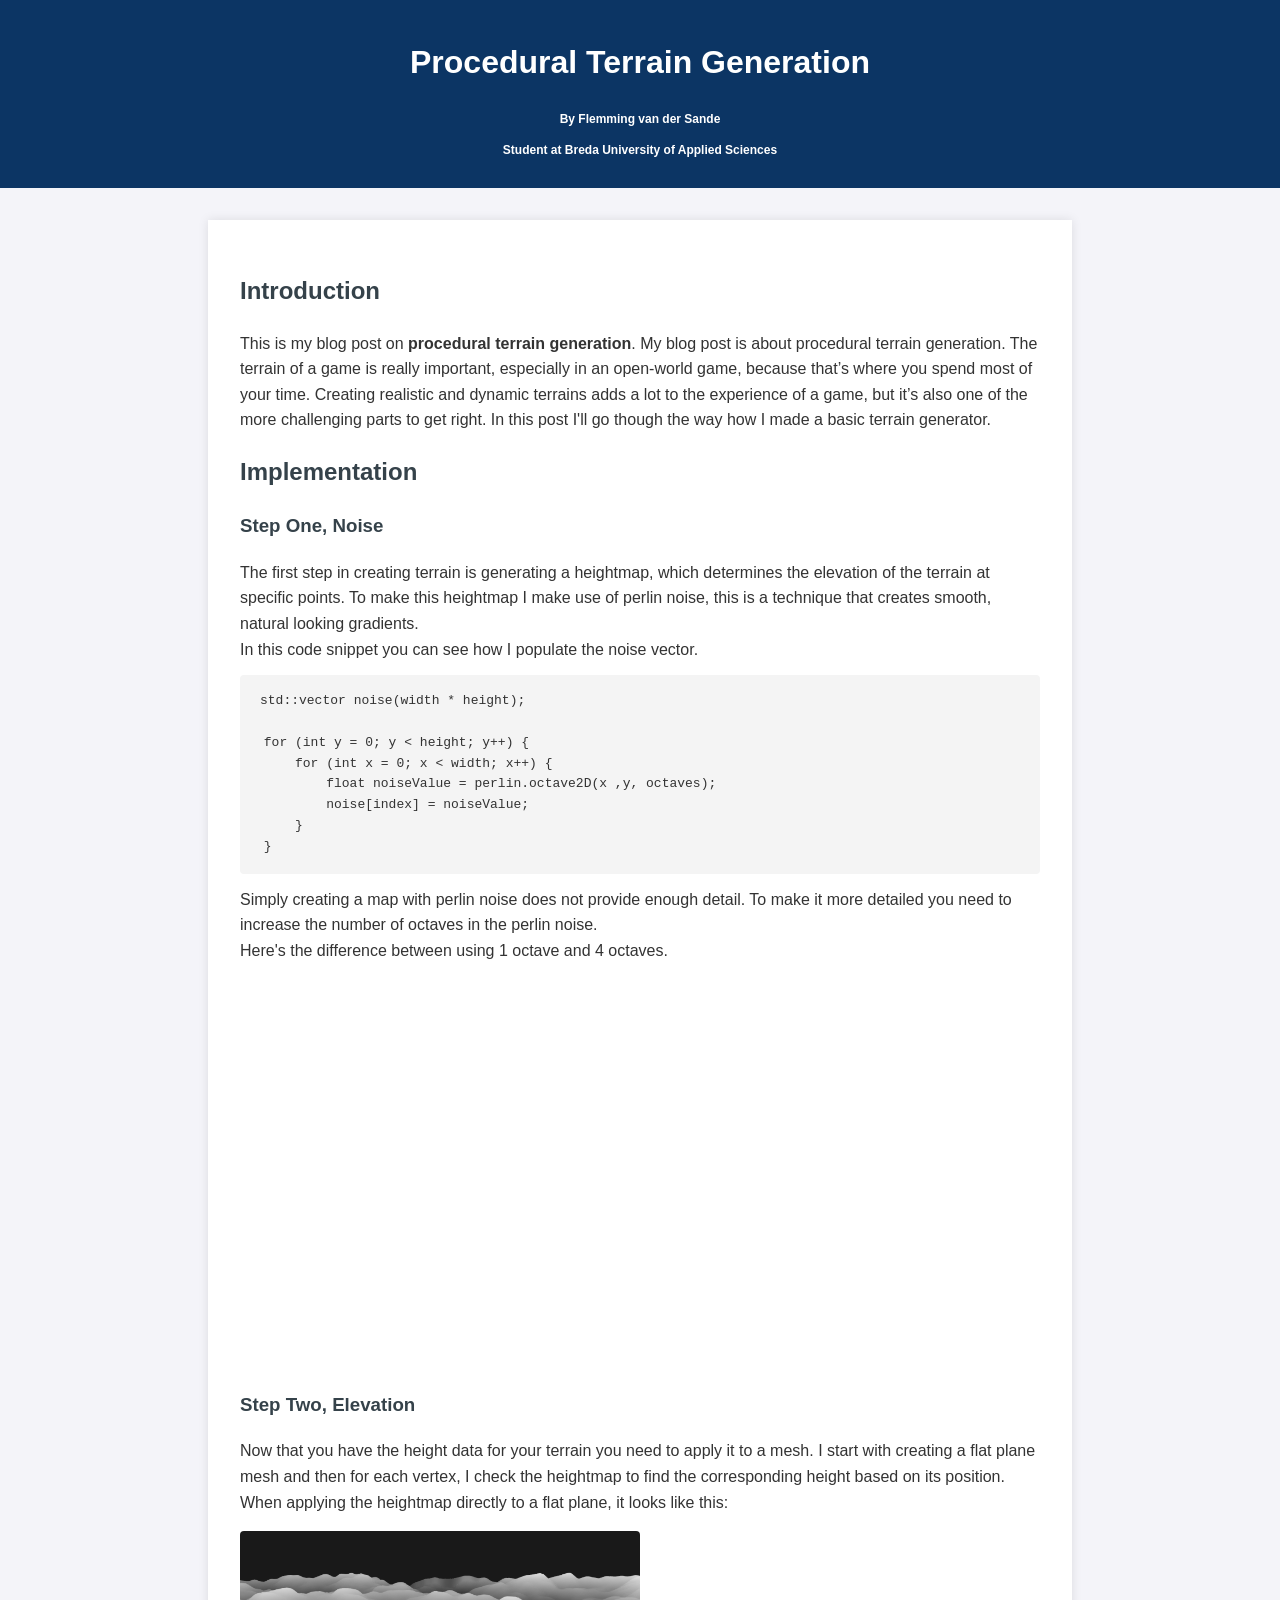
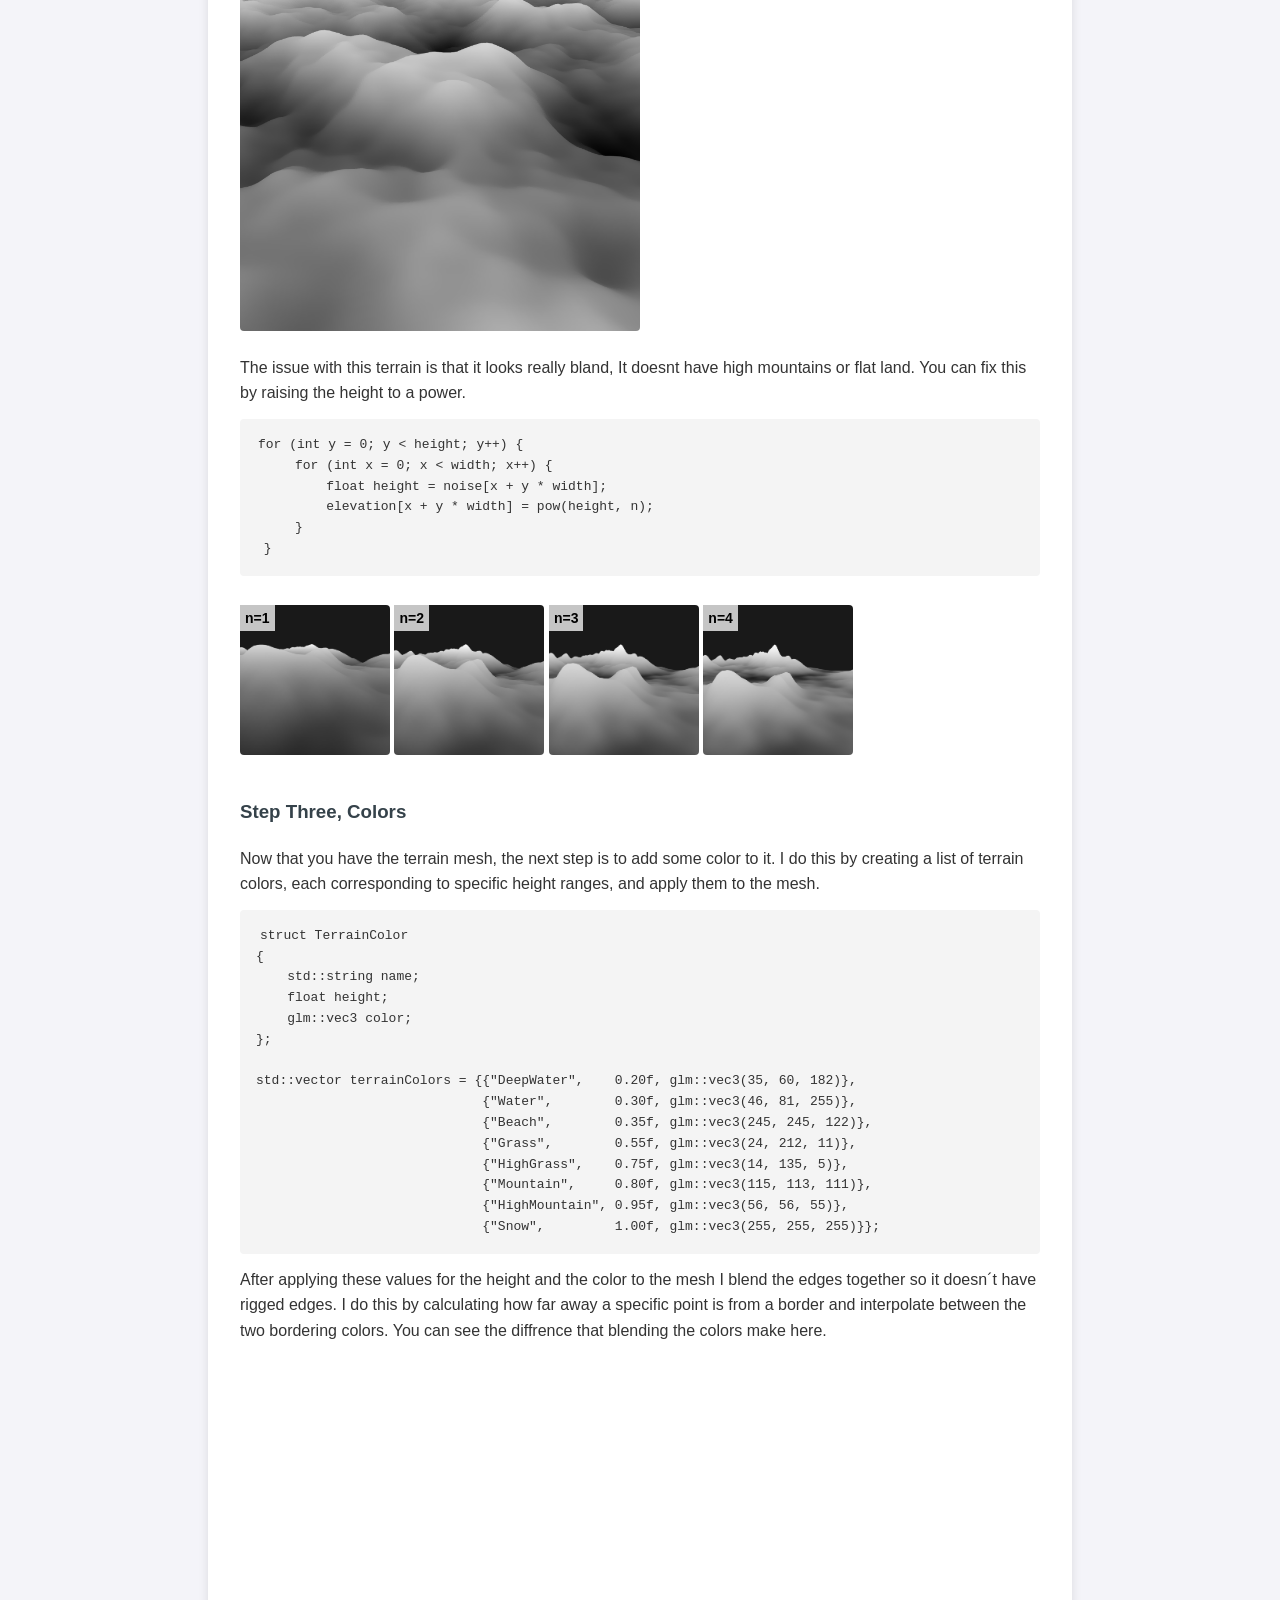
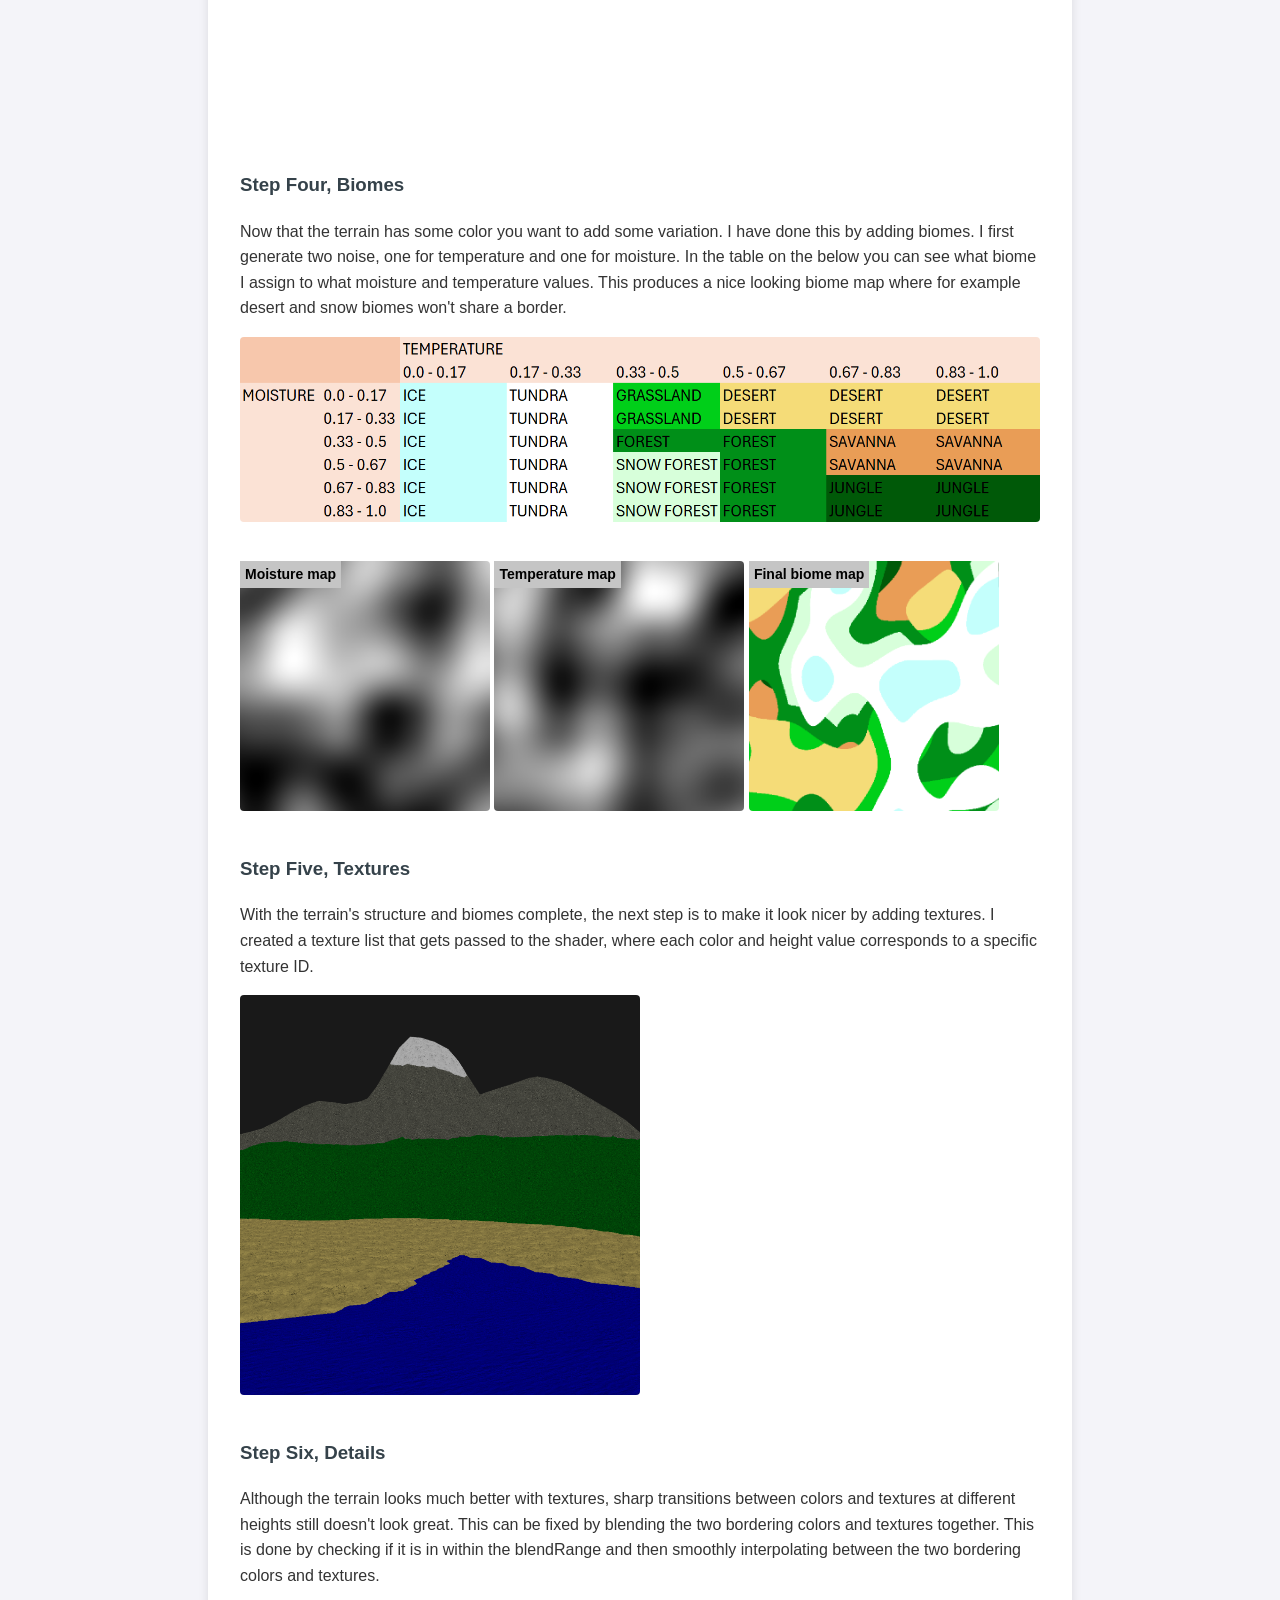
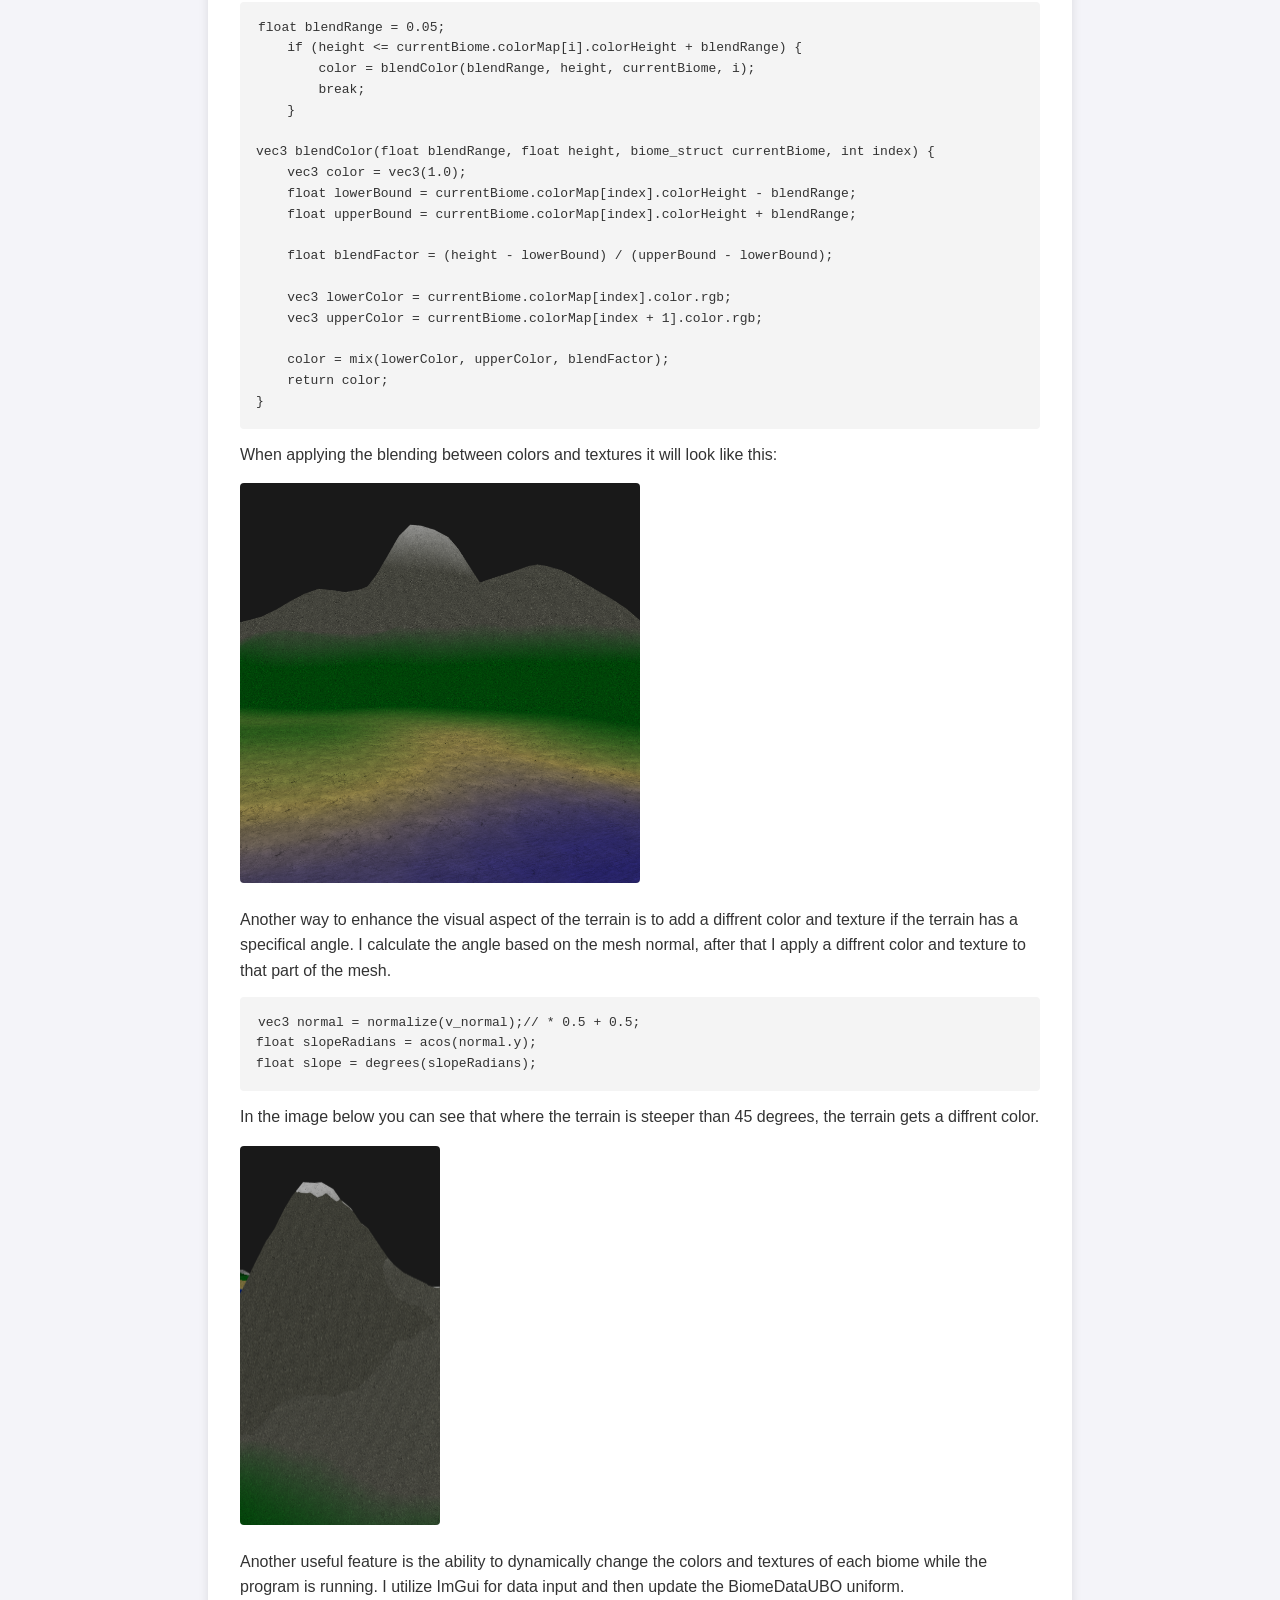
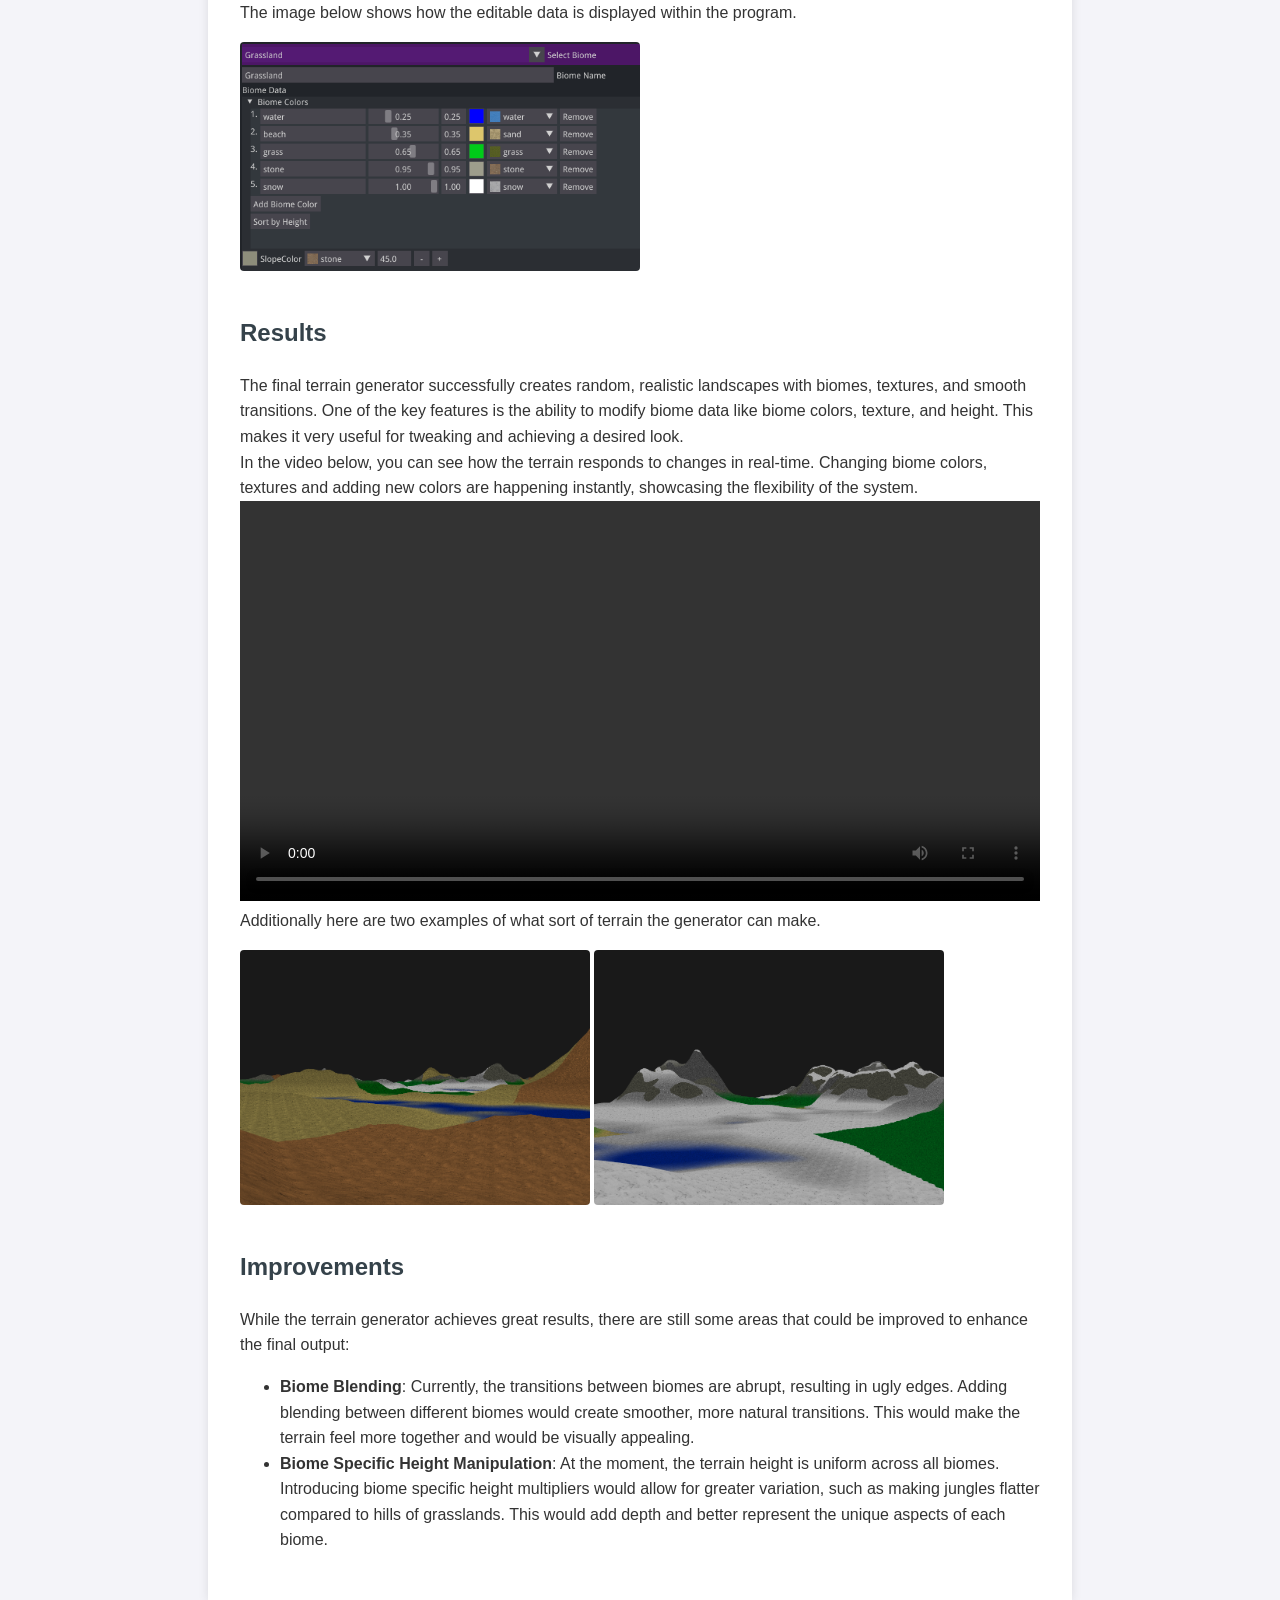
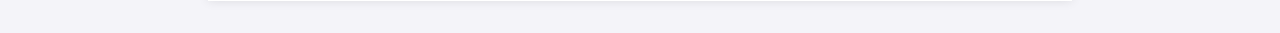
==== index.html @ 34bf67d9 "Added buas link" ====
<!DOCTYPE html>
<html lang="en">
<head>
    <meta charset="UTF-8">
    <meta name="viewport" content="width=device-width, initial-scale=1.0">
    <title>Procedural Terrain Generation</title>
    <style>
        body {
            font-family: Arial, sans-serif;
            line-height: 1.6;
            margin: 0;
            padding: 0;
            background-color: #f4f4f9;
            color: #333;
        }
        header {
            background: #0c3564;
            color: #ffffff;
            padding: 1rem 0;
            text-align: center;
        }
        header h1 {
            color: #ffffff;
        }
        header h3 {
            font-size: 12px;
            color: #ffffff;
        }
        .container {
            max-width: 800px;
            margin: 2rem auto;
            background: #fff;
            padding: 2rem;
            box-shadow: 0 0 10px rgba(0, 0, 0, 0.1);
        }
        .image-container {
            position: relative;
            display: inline-block;
            margin: 0px;
        }

        .image-text {
            position: absolute;
            top: 16px; 
            left: 0px;
            background-color: rgb(197, 197, 197); 
            color: black; 
            padding: 2px 5px;
            font-size: 14px;
            font-weight: bold;
            border-radius: 0px;
        }
        h1, h2, h3 {
            color: #35424a;
        }
        p {
            margin: 0; 
            margin-bottom: 0rem; 
        }   
        code {
            font-family: monospace;
            color: #333;
            padding: 2px;
        }
        pre {
            background: #f4f4f4;
            padding: 1rem;
            overflow-x: auto;
            border-radius: 4px;
        }
        img {
            max-width: 100%;
            height: auto;
            border-radius: 4px;
            margin: 1rem 0;
        }
        footer {
            text-align: center;
            margin-top: 2rem;
            padding: 1rem;
            background: #35424a;
            color: #fff;
        }
        a {
            color: #ffffff;
            text-decoration: none;
        }
        a:hover {
            text-decoration: underline;
        }
    </style>
</head>

<body>
    <header>
        <h1>Procedural Terrain Generation</h1>
        <h3>By Flemming van der Sande</h3>
        <h3>Student at <a href="https://www.buas.nl" target="_blank">Breda University of Applied Sciences</a></h3>
    </header>
    <div class="container">
        <h2>Introduction</h2>
        <p>This is my blog post on <strong>procedural terrain generation</strong>. My blog post is about procedural terrain generation. The terrain of a game is really important, especially in an open-world game, because that’s where you spend most of your time. Creating realistic and dynamic terrains adds a lot to the experience of a game, but it’s also one of the more challenging parts to get right. In this post I'll go though the way how I made a basic terrain generator.</p>

        <h2>Implementation</h2>

        <h3>Step One, Noise</h3>

        <p>The first step in creating terrain is generating a heightmap, which determines the elevation of the terrain at specific points. To make this heightmap I make use of perlin noise, this is a technique that creates smooth, natural looking gradients.</p> 
        <p>In this code snippet you can see how I populate the noise vector.</p>
<pre><code></code>std::vector<float> noise(width * height);

 for (int y = 0; y < height; y++) {
     for (int x = 0; x < width; x++) {
         float noiseValue = perlin.octave2D(x ,y, octaves);
         noise[index] = noiseValue;  
     }
 }
</code></pre>
        <p>Simply creating a map with perlin noise does not provide enough detail. To make it more detailed you need to increase the number of octaves in the perlin noise.</p>
        <p>Here's the difference between using 1 octave and 4 octaves.</p>
        <iframe frameborder="0" class="juxtapose" width="400" height="400" src="https://cdn.knightlab.com/libs/juxtapose/latest/embed/index.html?uid=7c176a36-d8f2-11ef-9397-d93975fe8866"></iframe>

        <h3>Step Two, Elevation</h3>

        <p>Now that you have the height data for your terrain you need to apply it to a mesh. I start with creating a flat plane mesh and then for each vertex, I check the heightmap to find the corresponding height based on its position.</p>
        <p>When applying the heightmap directly to a flat plane, it looks like this:</p>
        <img src="assets/2elevation/heightn1.png" alt="MeshHeightMap" width="400" height="400">
        <p>The issue with this terrain is that it looks really bland, It doesnt have high mountains or flat land. You can fix this by raising the height to a power.</p>
<pre><code>for (int y = 0; y < height; y++) {
     for (int x = 0; x < width; x++) {
         float height = noise[x + y * width];
         elevation[x + y * width] = pow(height, n);
     }
 }
</code></pre>

        <div class="image-container">
            <div class="image-text">n=1</div>
            <img src="assets/2elevation/2heightn1.png" alt="MeshHeightMap" width="150" height="150">
        </div>

        <div class="image-container">
            <div class="image-text">n=2</div>
            <img src="assets/2elevation/2heightn2.png" alt="MeshHeightMap" width="150" height="150">
        </div>

        <div class="image-container">
            <div class="image-text">n=3</div>
            <img src="assets/2elevation/2heightn3.png" alt="MeshHeightMap" width="150" height="150">
        </div>

        <div class="image-container">
            <div class="image-text">n=4</div>
            <img src="assets/2elevation/2heightn4.png" alt="MeshHeightMap" width="150" height="150">
        </div>

        <h3>Step Three, Colors</h3>
        <p>Now that you have the terrain mesh, the next step is to add some color to it. I do this by creating a list of terrain colors, each corresponding to specific height ranges, and apply them to the mesh.</d>

<pre><code></code>struct TerrainColor
{
    std::string name;
    float height;
    glm::vec3 color;
};

std::vector<TerrainColor> terrainColors = {{"DeepWater",    0.20f, glm::vec3(35, 60, 182)},
                             {"Water",        0.30f, glm::vec3(46, 81, 255)},
                             {"Beach",        0.35f, glm::vec3(245, 245, 122)},
                             {"Grass",        0.55f, glm::vec3(24, 212, 11)},
                             {"HighGrass",    0.75f, glm::vec3(14, 135, 5)},
                             {"Mountain",     0.80f, glm::vec3(115, 113, 111)},
                             {"HighMountain", 0.95f, glm::vec3(56, 56, 55)},
                             {"Snow",         1.00f, glm::vec3(255, 255, 255)}};
</code></pre>
        <p>After applying these values for the height and the color to the mesh I blend the edges together so it doesn´t have rigged edges. I do this by calculating how far away a specific point is from a border and interpolate between the two bordering colors. You can see the diffrence that blending the colors make here.</p>
        <iframe frameborder="0" class="juxtapose" width="400" height="400" src="https://cdn.knightlab.com/libs/juxtapose/latest/embed/index.html?uid=382e4a86-d95d-11ef-9397-d93975fe8866"></iframe>
        
        <h3>Step Four, Biomes</h3>
        <p>Now that the terrain has some color you want to add some variation. I have done this by adding biomes. I first generate two noise, one for temperature and one for moisture. In the table on the below you can see what biome I assign to what moisture and temperature values. This produces a nice looking biome map where for example desert and snow biomes won't share a border.</p>
        <img src="assets/4biomes/biomeTable.png" alt="biomeTable" width="900" height="450">

        <div class="image-container">
            <div class="image-text">Moisture map</div>
            <img src="assets/4biomes/zmoistureTexture.png" alt="MeshHeightMap" width="250" height="250">
        </div>

        <div class="image-container">
            <div class="image-text">Temperature map</div>
            <img src="assets/4biomes/ztemperatureTexture.png" alt="MeshHeightMap" width="250" height="250">
        </div>

        <div class="image-container">
            <div class="image-text">Final biome map</div>
            <img src="assets/4biomes/biomeMap.png" alt="MeshHeightMap" width="250" height="250">
        </div>
        
        <h3>Step Five, Textures</h3>
        <p>With the terrain's structure and biomes complete, the next step is to make it look nicer by adding textures. I created a texture list that gets passed to the shader, where each color and height value corresponds to a specific texture ID.  </p>
        <img src="assets/5textures/textureexample.png" alt="texturing" width="400" height="400">
        
        <h3>Step Six, Details</h3>
        <p>Although the terrain looks much better with textures, sharp transitions between colors and textures at different heights still doesn't look great. This can be fixed by blending the two bordering colors and textures together. This is done by checking if it is in within the blendRange and then smoothly interpolating between the two bordering colors and textures.</p>

<pre><code>float blendRange = 0.05;
    if (height <= currentBiome.colorMap[i].colorHeight + blendRange) {
        color = blendColor(blendRange, height, currentBiome, i);
        break;
    }

vec3 blendColor(float blendRange, float height, biome_struct currentBiome, int index) {
    vec3 color = vec3(1.0);
    float lowerBound = currentBiome.colorMap[index].colorHeight - blendRange;
    float upperBound = currentBiome.colorMap[index].colorHeight + blendRange;

    float blendFactor = (height - lowerBound) / (upperBound - lowerBound);

    vec3 lowerColor = currentBiome.colorMap[index].color.rgb;
    vec3 upperColor = currentBiome.colorMap[index + 1].color.rgb;

    color = mix(lowerColor, upperColor, blendFactor);
    return color;
}</code></pre>

        <p>When applying the blending between colors and textures it will look like this:</p>
        <img src="assets/6details/textureBlended.png" alt="blendedTexturing" width="400" height="400">

        <p>Another way to enhance the visual aspect of the terrain is to add a diffrent color and texture if the terrain has a specifical angle. I calculate the angle based on the mesh normal, after that I apply a diffrent color and texture to that part of the mesh. </p>
<pre><code>vec3 normal = normalize(v_normal);// * 0.5 + 0.5;
float slopeRadians = acos(normal.y); 
float slope = degrees(slopeRadians);
</code></pre>
        <p>In the image below you can see that where the terrain is steeper than 45 degrees, the terrain gets a diffrent color.</p>
        <img src="assets/6details/slopeTexture.png" alt="slopeTexture" width="200" height="300">
        
        <p>Another useful feature is the ability to dynamically change the colors and textures of each biome while the program is running. I utilize ImGui for data input and then update the BiomeDataUBO uniform.</p>
        <p>The image below shows how the editable data is displayed within the program.</p>
        <img src="assets/6details/imguiEditable.png" alt="imguiEditable" width="400" height="300">
        
        <h2>Results</h2>
        <p>The final terrain generator successfully creates random, realistic landscapes with biomes, textures, and smooth transitions. One of the key features is the ability to modify biome data like biome colors, texture, and height. This makes it very useful for tweaking and achieving a desired look.</p>

        <p>In the video below, you can see how the terrain responds to changes in real-time. Changing biome colors, textures and adding new colors are happening instantly, showcasing the flexibility of the system.</p>
        <video width="100%" height="100%" controls>
            <source src="assets/result//terrain-demo.mp4" type="video/mp4">
            Your browser does not support the video tag.
        </video>
        <p>Additionally here are two examples of what sort of terrain the generator can make.</p>
        <img src="assets/result/terrain1.png" alt="imguiEditable" width="350" height="100%">
        <img src="assets/result/terrain2.png" alt="imguiEditable" width="350" height="100%">

        <h2>Improvements</h2>
        <p>While the terrain generator achieves great results, there are still some areas that could be improved to enhance the final output:</p>
        <ul>
            <li><strong>Biome Blending</strong>: Currently, the transitions between biomes are abrupt, resulting in ugly edges. Adding blending between different biomes would create smoother, more natural transitions. This would make the terrain feel more together and would be visually appealing.</li>
            <li><strong>Biome Specific Height Manipulation</strong>: At the moment, the terrain height is uniform across all biomes. Introducing biome specific height multipliers would allow for greater variation, such as making jungles flatter compared to hills of grasslands. This would add depth and better represent the unique aspects of each biome.</li>
        </ul>
    </div>
</body>
</html>
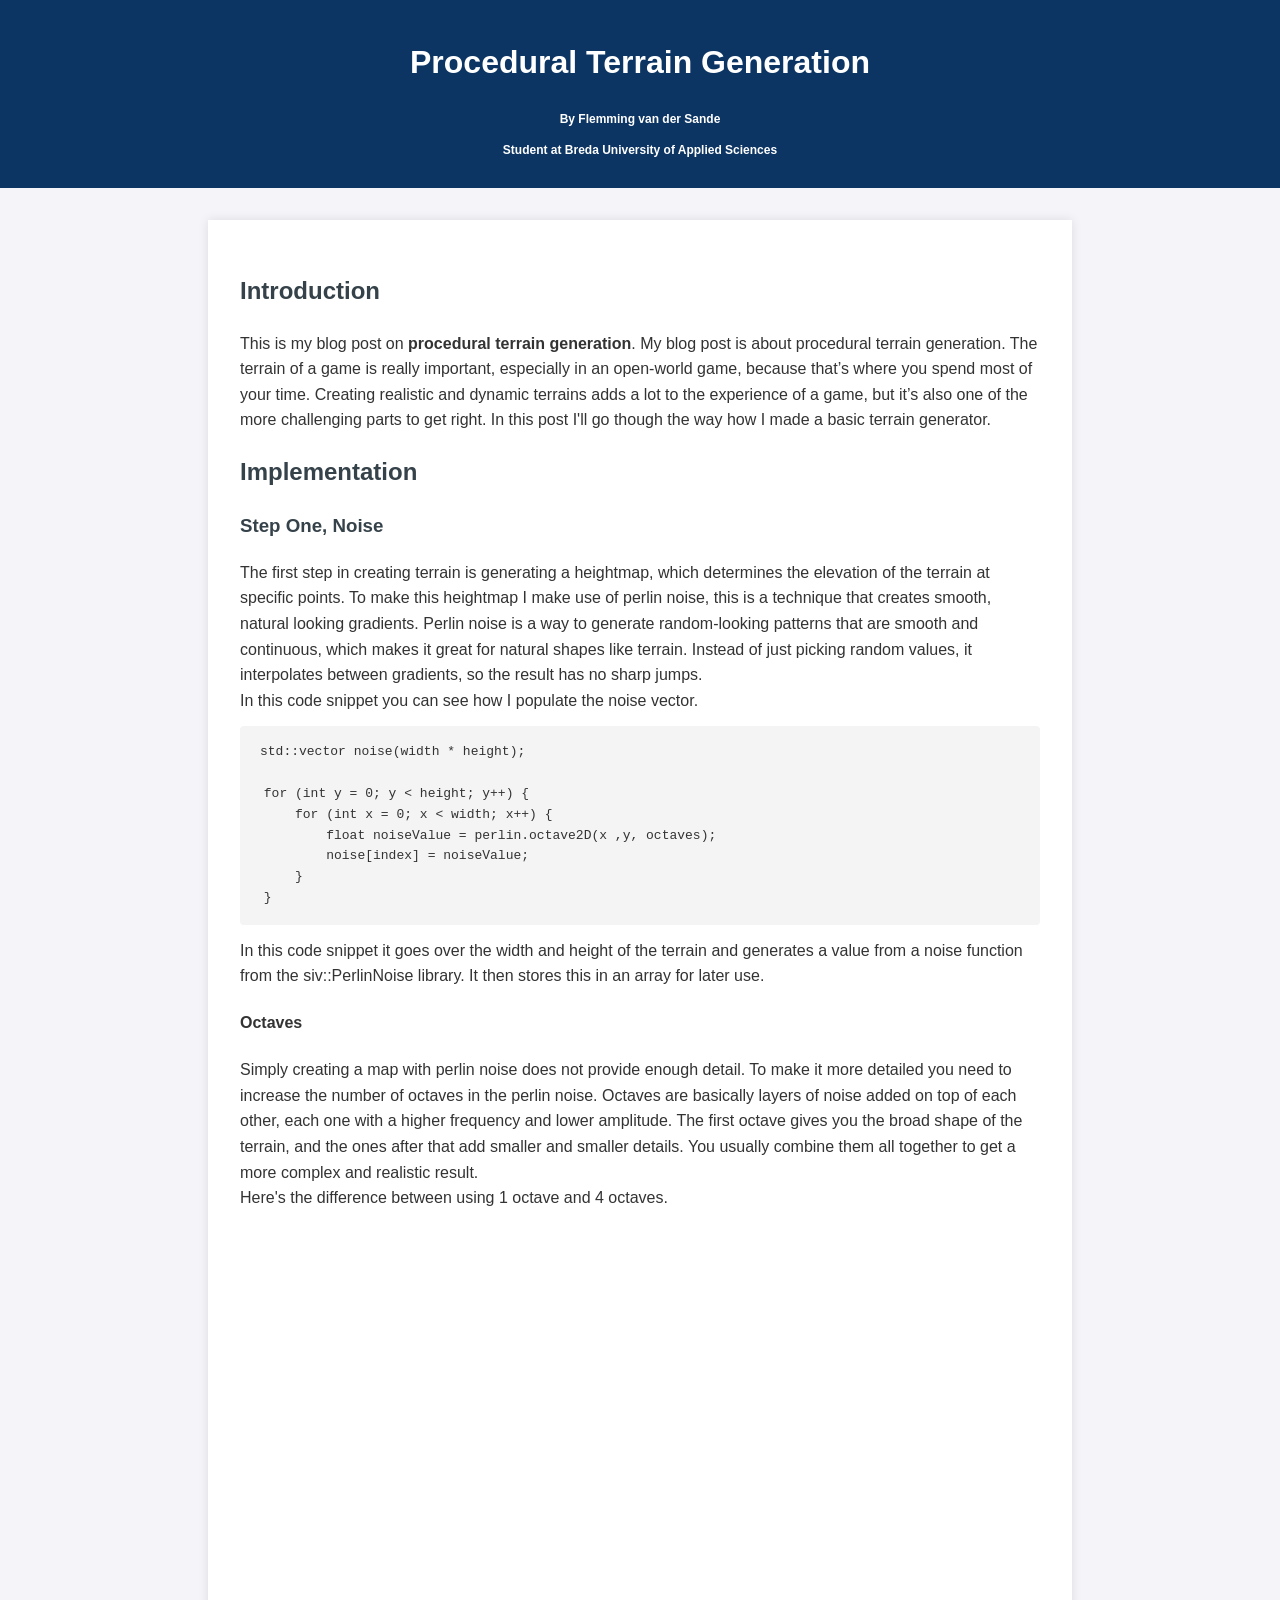
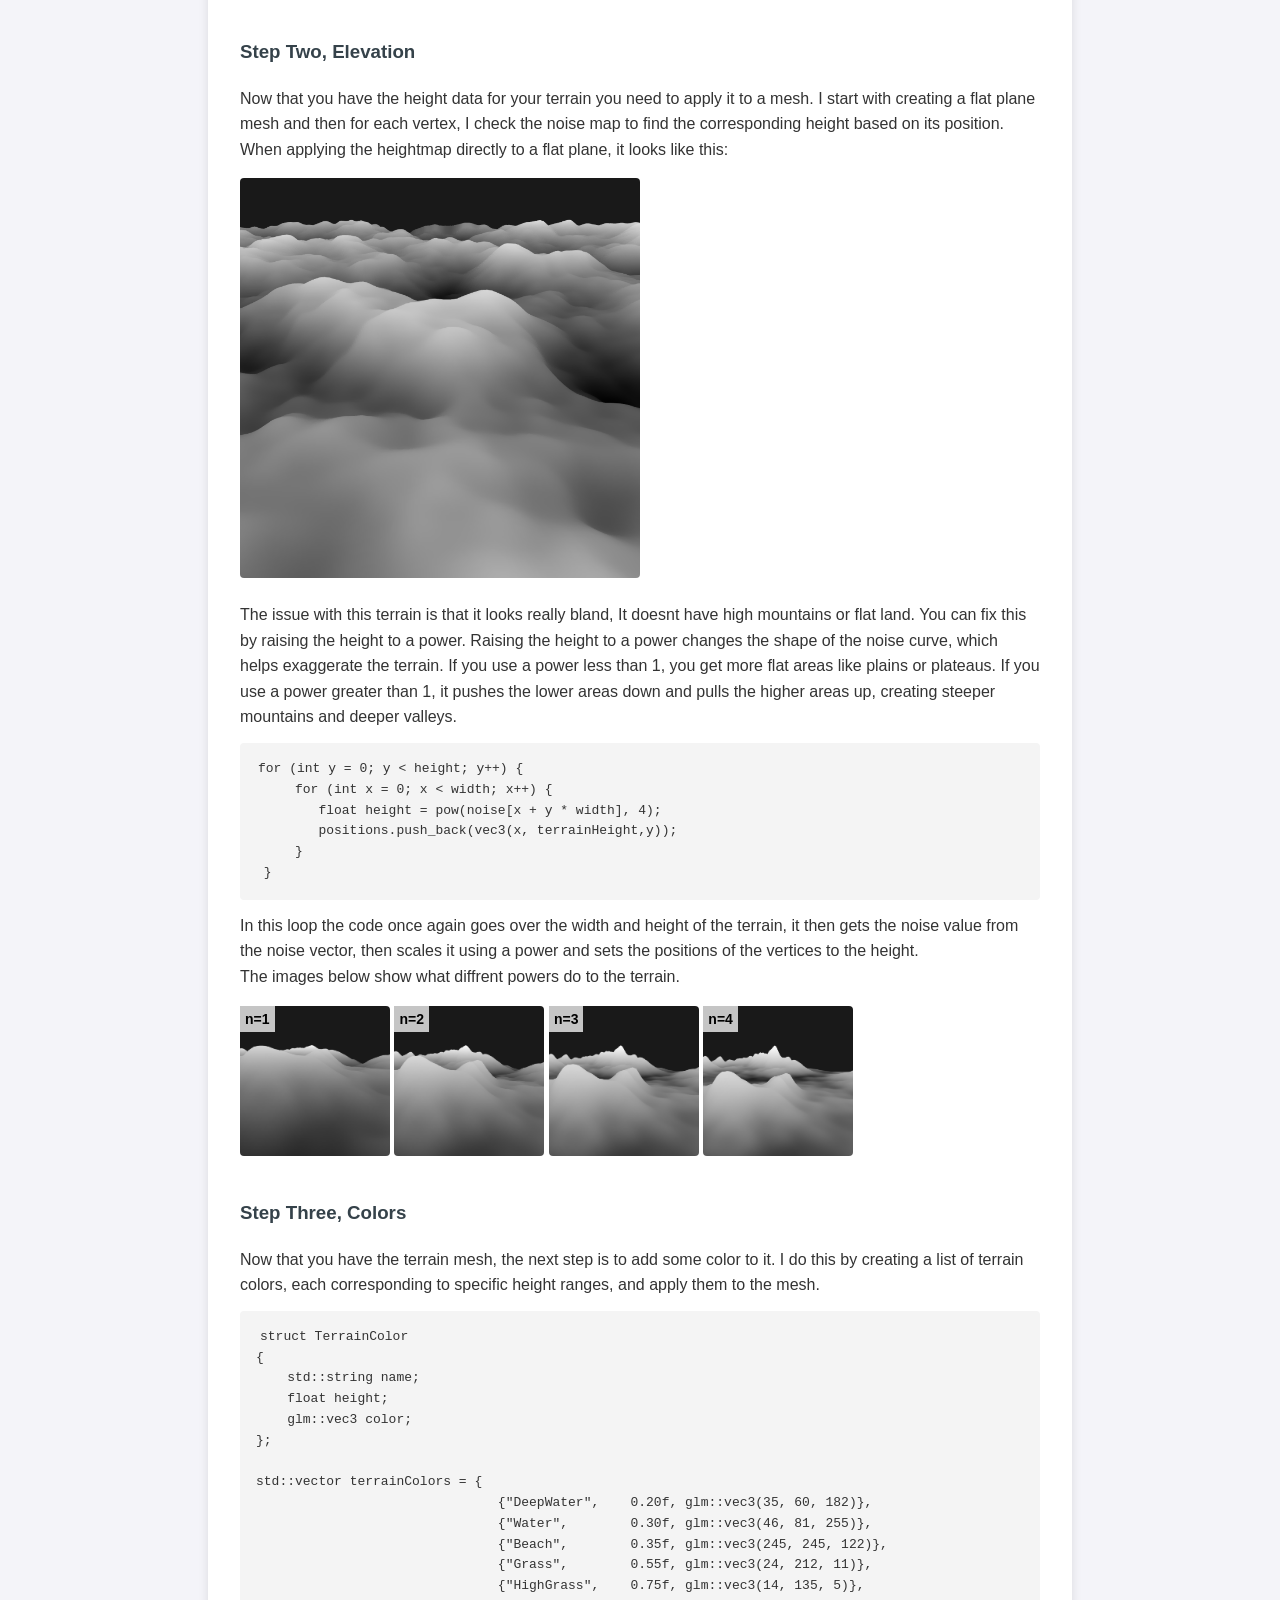
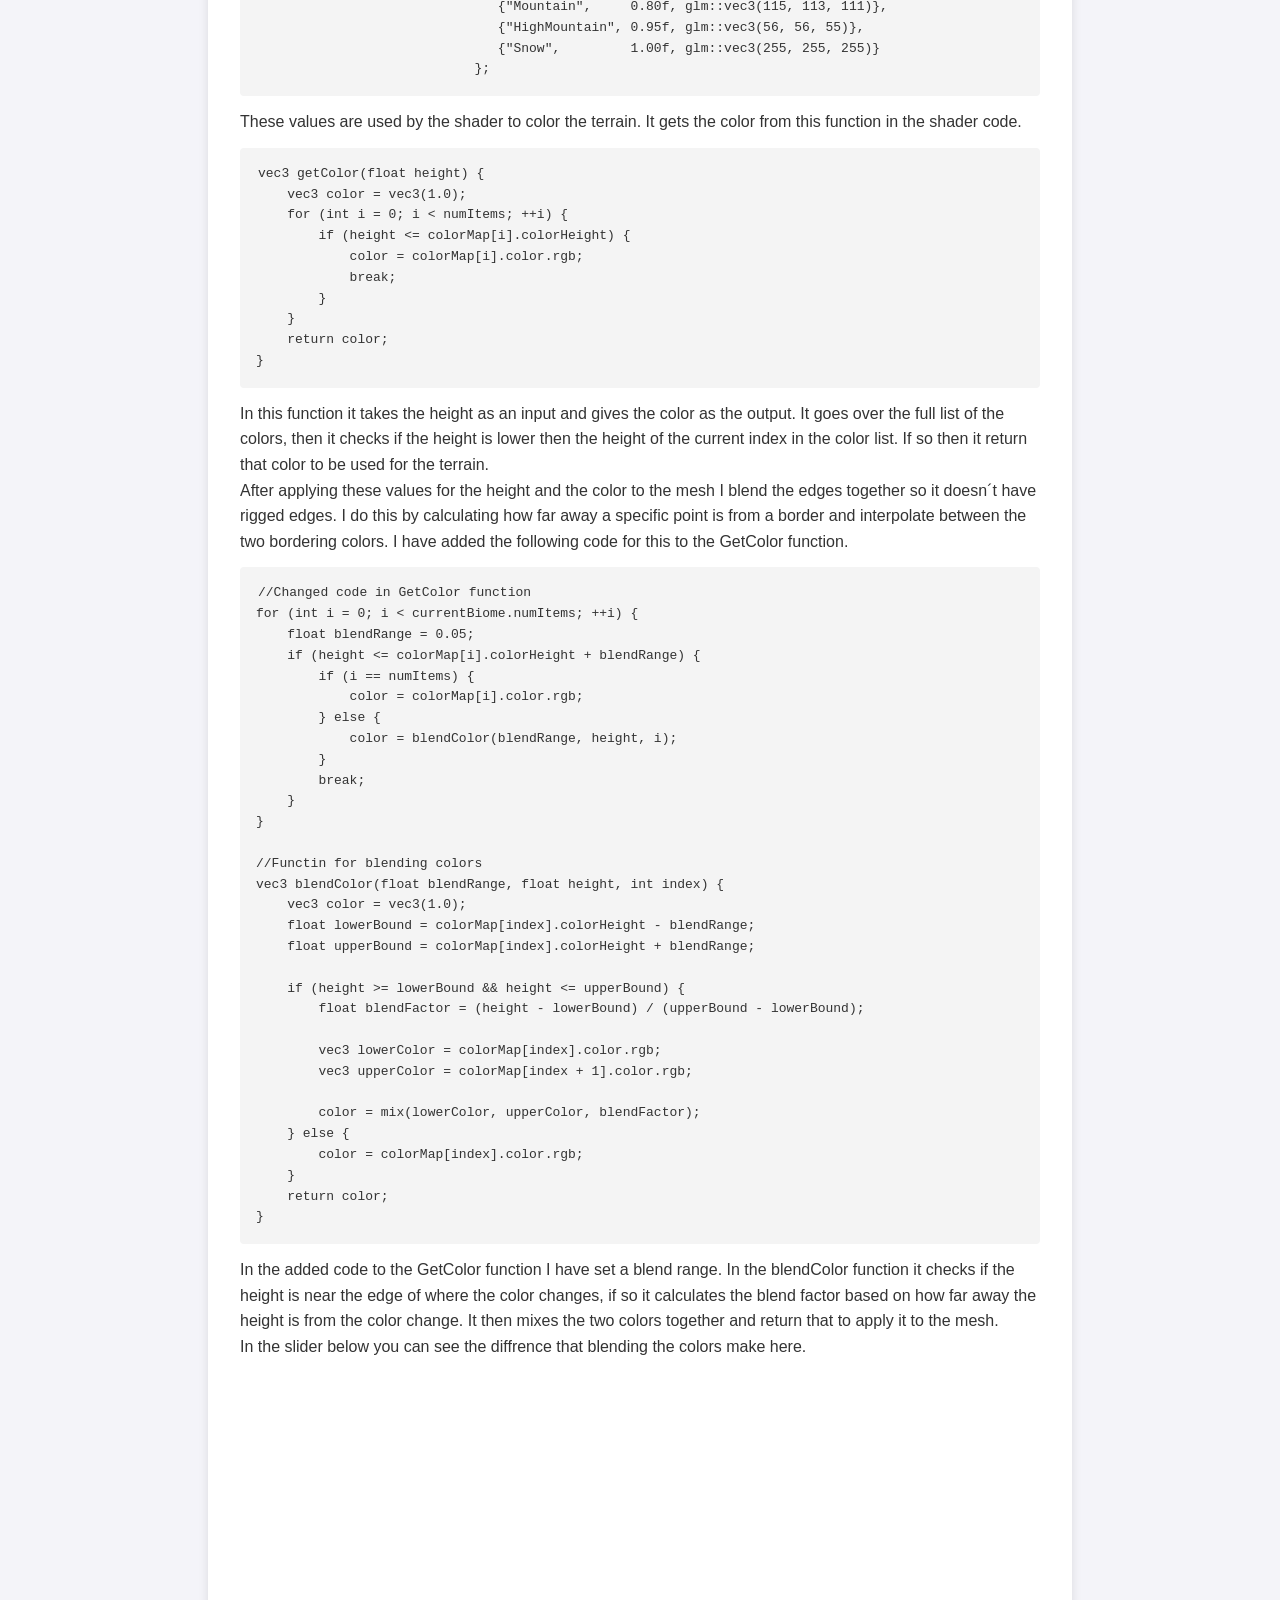
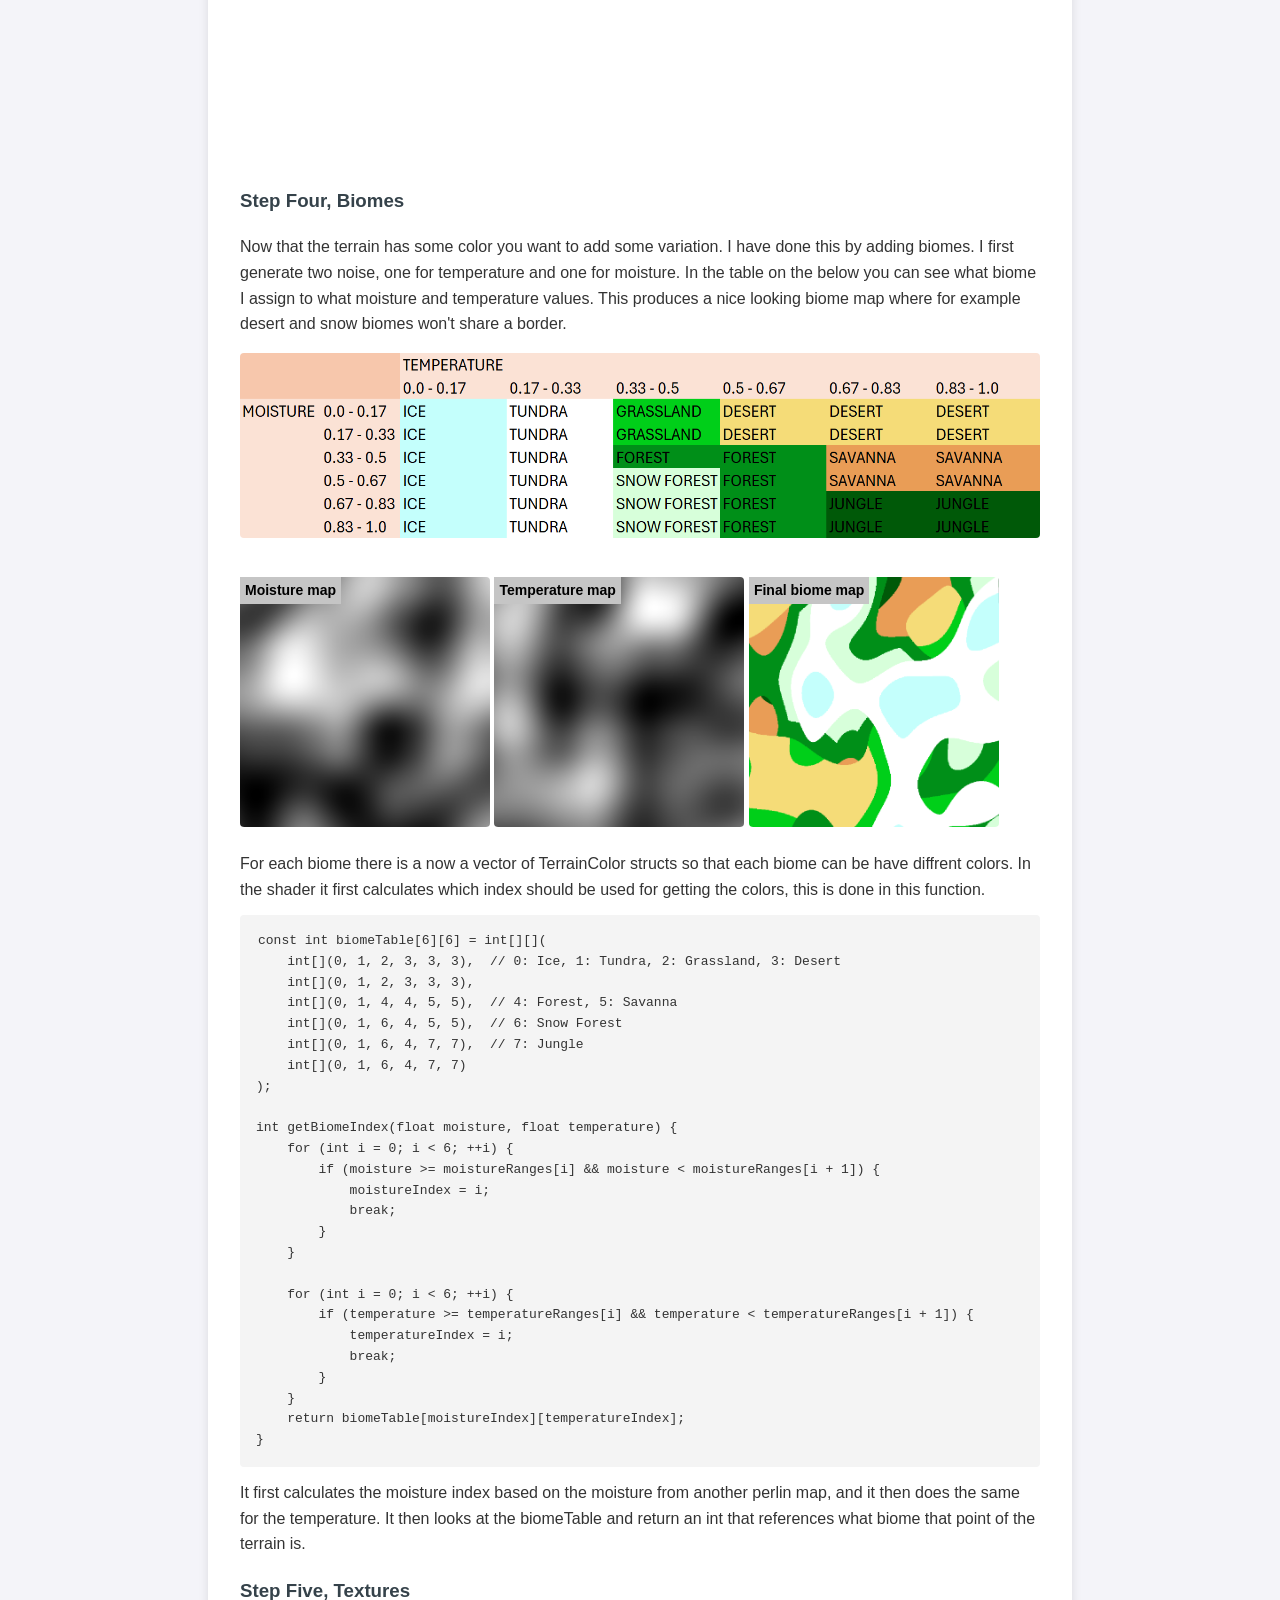
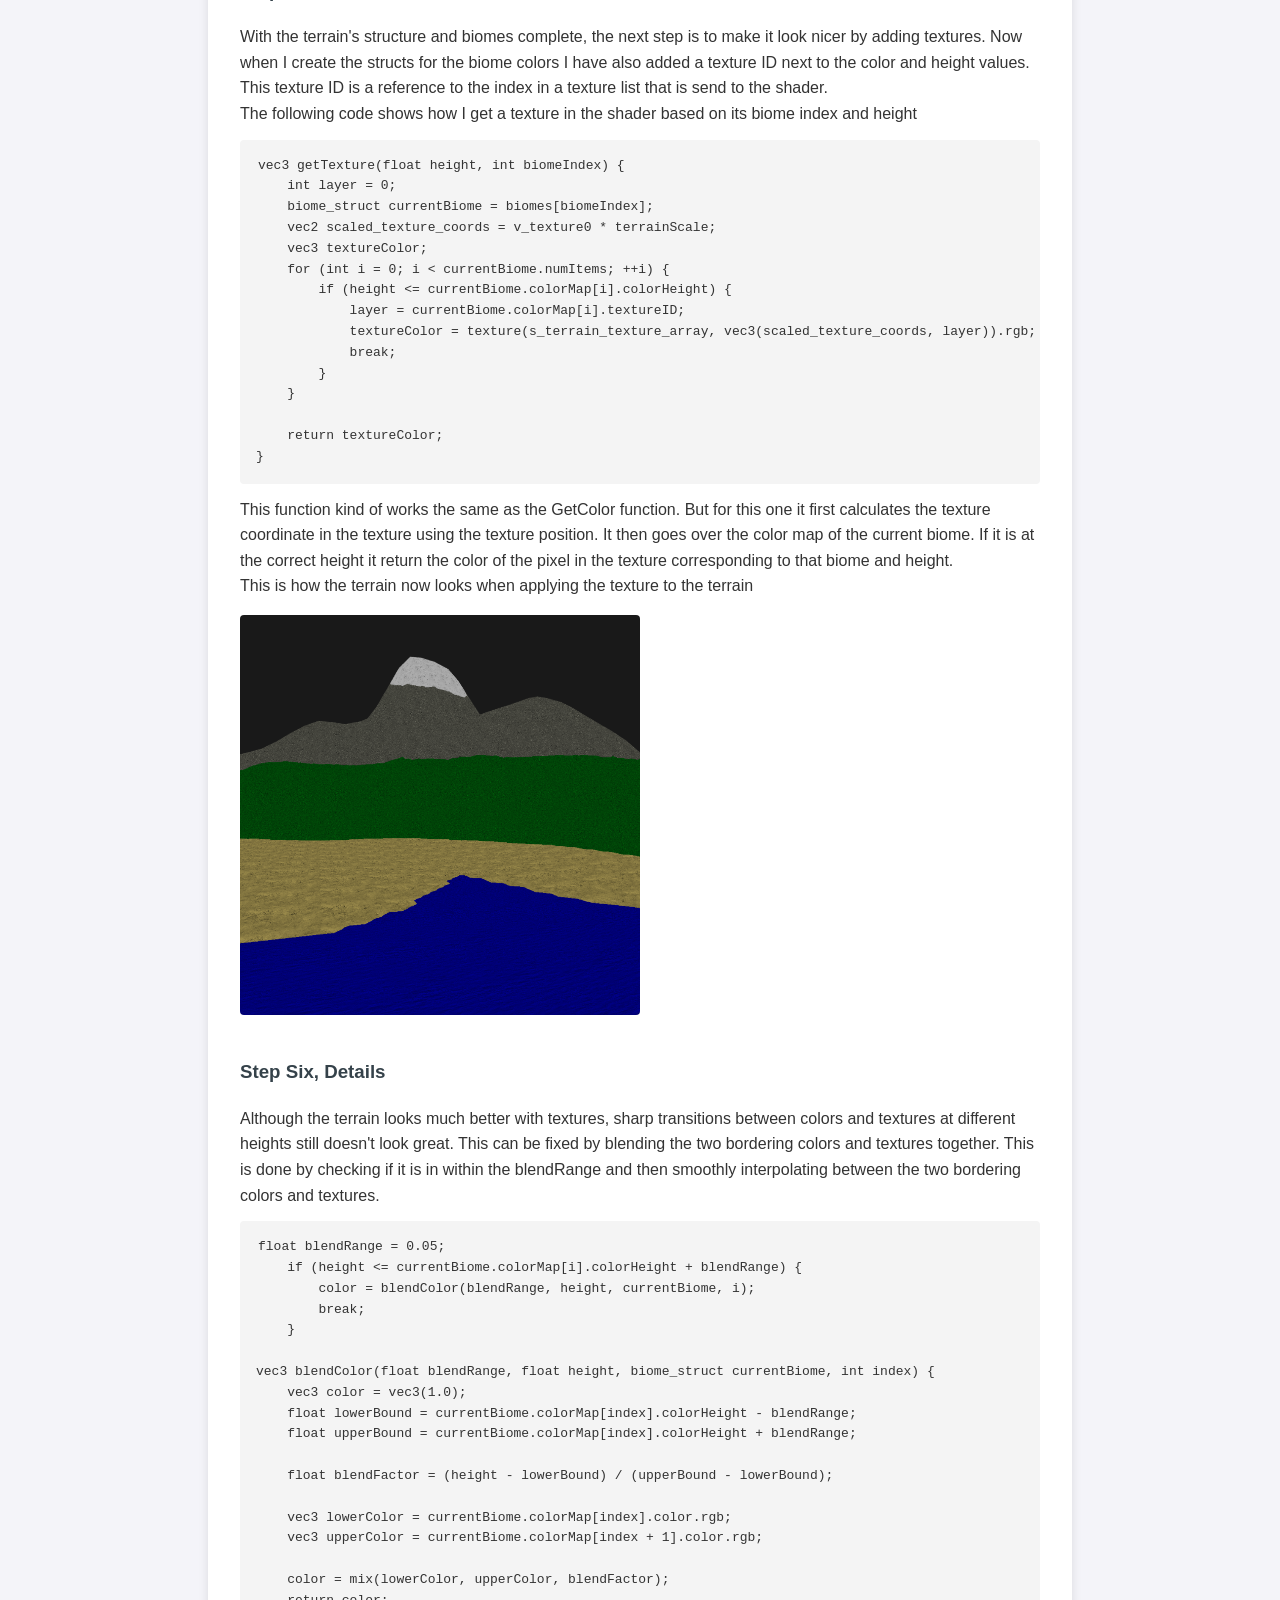
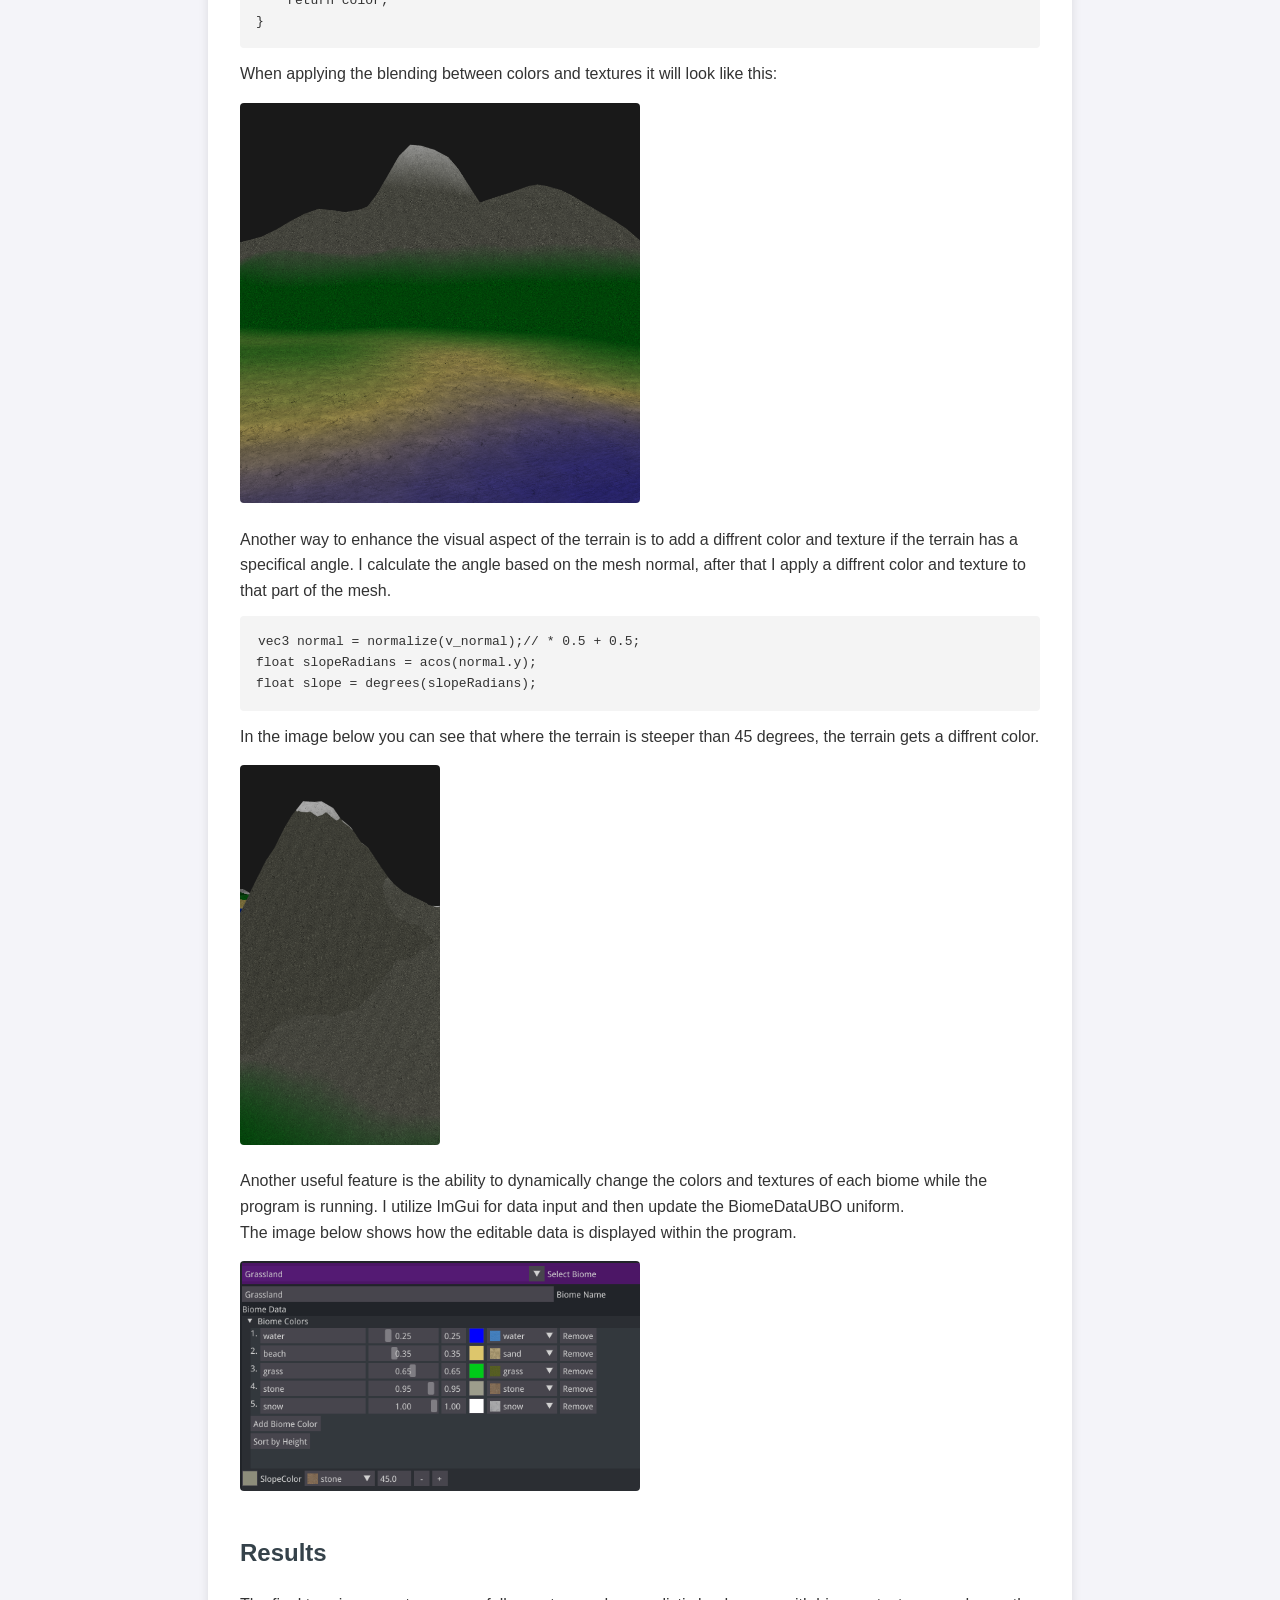
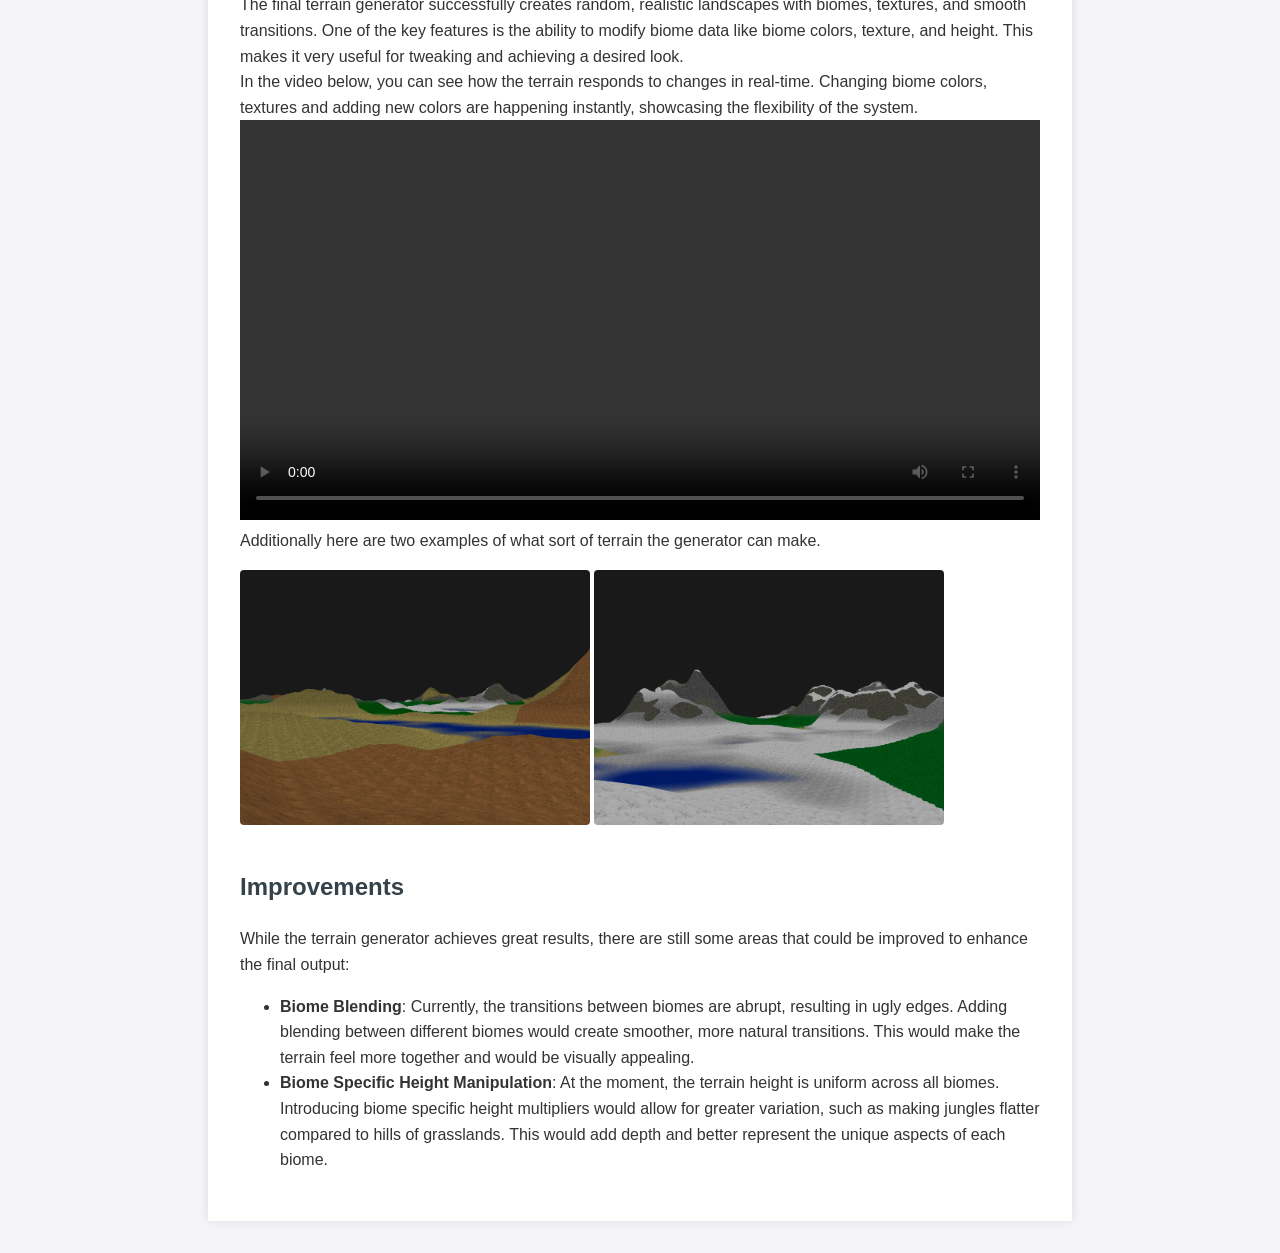
==== commit 3f50aeb0: "update" ====
--- a/index.html
+++ b/index.html
@@ -105,7 +105,7 @@
 
         <h3>Step One, Noise</h3>
 
-        <p>The first step in creating terrain is generating a heightmap, which determines the elevation of the terrain at specific points. To make this heightmap I make use of perlin noise, this is a technique that creates smooth, natural looking gradients.</p> 
+        <p>The first step in creating terrain is generating a heightmap, which determines the elevation of the terrain at specific points. To make this heightmap I make use of perlin noise, this is a technique that creates smooth, natural looking gradients. Perlin noise is a way to generate random-looking patterns that are smooth and continuous, which makes it great for natural shapes like terrain. Instead of just picking random values, it interpolates between gradients, so the result has no sharp jumps.</p> 
         <p>In this code snippet you can see how I populate the noise vector.</p>
 <pre><code></code>std::vector<float> noise(width * height);
 
@@ -116,23 +116,27 @@
      }
  }
 </code></pre>
-        <p>Simply creating a map with perlin noise does not provide enough detail. To make it more detailed you need to increase the number of octaves in the perlin noise.</p>
+        <p>In this code snippet it goes over the width and height of the terrain and generates a value from a noise function from the siv::PerlinNoise library. It then stores this in an array for later use.</p>
+        <h4>Octaves</h4>
+        <p>Simply creating a map with perlin noise does not provide enough detail. To make it more detailed you need to increase the number of octaves in the perlin noise. Octaves are basically layers of noise added on top of each other, each one with a higher frequency and lower amplitude. The first octave gives you the broad shape of the terrain, and the ones after that add smaller and smaller details. You usually combine them all together to get a more complex and realistic result.</p>
         <p>Here's the difference between using 1 octave and 4 octaves.</p>
         <iframe frameborder="0" class="juxtapose" width="400" height="400" src="https://cdn.knightlab.com/libs/juxtapose/latest/embed/index.html?uid=7c176a36-d8f2-11ef-9397-d93975fe8866"></iframe>
 
         <h3>Step Two, Elevation</h3>
 
-        <p>Now that you have the height data for your terrain you need to apply it to a mesh. I start with creating a flat plane mesh and then for each vertex, I check the heightmap to find the corresponding height based on its position.</p>
+        <p>Now that you have the height data for your terrain you need to apply it to a mesh. I start with creating a flat plane mesh and then for each vertex, I check the noise map to find the corresponding height based on its position.</p>
         <p>When applying the heightmap directly to a flat plane, it looks like this:</p>
         <img src="assets/2elevation/heightn1.png" alt="MeshHeightMap" width="400" height="400">
-        <p>The issue with this terrain is that it looks really bland, It doesnt have high mountains or flat land. You can fix this by raising the height to a power.</p>
+        <p>The issue with this terrain is that it looks really bland, It doesnt have high mountains or flat land. You can fix this by raising the height to a power. Raising the height to a power changes the shape of the noise curve, which helps exaggerate the terrain. If you use a power less than 1, you get more flat areas like plains or plateaus. If you use a power greater than 1, it pushes the lower areas down and pulls the higher areas up, creating steeper mountains and deeper valleys.</p>
 <pre><code>for (int y = 0; y < height; y++) {
      for (int x = 0; x < width; x++) {
-         float height = noise[x + y * width];
-         elevation[x + y * width] = pow(height, n);
+        float height = pow(noise[x + y * width], 4);
+        positions.push_back(vec3(x, terrainHeight,y));
      }
  }
 </code></pre>
+        <p>In this loop the code once again goes over the width and height of the terrain, it then gets the noise value from the noise vector, then scales it using a power and sets the positions of the vertices to the height.</p>
+        <p>The images below show what diffrent powers do to the terrain.</p>
 
         <div class="image-container">
             <div class="image-text">n=1</div>
@@ -164,16 +168,66 @@
     glm::vec3 color;
 };
 
-std::vector<TerrainColor> terrainColors = {{"DeepWater",    0.20f, glm::vec3(35, 60, 182)},
-                             {"Water",        0.30f, glm::vec3(46, 81, 255)},
-                             {"Beach",        0.35f, glm::vec3(245, 245, 122)},
-                             {"Grass",        0.55f, glm::vec3(24, 212, 11)},
-                             {"HighGrass",    0.75f, glm::vec3(14, 135, 5)},
-                             {"Mountain",     0.80f, glm::vec3(115, 113, 111)},
-                             {"HighMountain", 0.95f, glm::vec3(56, 56, 55)},
-                             {"Snow",         1.00f, glm::vec3(255, 255, 255)}};
-</code></pre>
-        <p>After applying these values for the height and the color to the mesh I blend the edges together so it doesn´t have rigged edges. I do this by calculating how far away a specific point is from a border and interpolate between the two bordering colors. You can see the diffrence that blending the colors make here.</p>
+std::vector<TerrainColor> terrainColors = {
+                               {"DeepWater",    0.20f, glm::vec3(35, 60, 182)},
+                               {"Water",        0.30f, glm::vec3(46, 81, 255)},
+                               {"Beach",        0.35f, glm::vec3(245, 245, 122)},
+                               {"Grass",        0.55f, glm::vec3(24, 212, 11)},
+                               {"HighGrass",    0.75f, glm::vec3(14, 135, 5)},
+                               {"Mountain",     0.80f, glm::vec3(115, 113, 111)},
+                               {"HighMountain", 0.95f, glm::vec3(56, 56, 55)},
+                               {"Snow",         1.00f, glm::vec3(255, 255, 255)}  
+                            };
+</code></pre>
+        <p>These values are used by the shader to color the terrain. It gets the color from this function in the shader code.</p>
+<pre><code>vec3 getColor(float height) {
+    vec3 color = vec3(1.0); 
+    for (int i = 0; i < numItems; ++i) {
+        if (height <= colorMap[i].colorHeight) {
+            color = colorMap[i].color.rgb;
+            break;
+        }
+    }
+    return color;
+}
+</code></pre>
+        <p>In this function it takes the height as an input and gives the color as the output. It goes over the full list of the colors, then it checks if the height is lower then the height of the current index in the color list. If so then it return that color to be used for the terrain.</p>
+
+        <p>After applying these values for the height and the color to the mesh I blend the edges together so it doesn´t have rigged edges. I do this by calculating how far away a specific point is from a border and interpolate between the two bordering colors. I have added the following code for this to the GetColor function.</p>
+<pre><code>//Changed code in GetColor function
+for (int i = 0; i < currentBiome.numItems; ++i) {
+    float blendRange = 0.05;
+    if (height <= colorMap[i].colorHeight + blendRange) {
+        if (i == numItems) {
+            color = colorMap[i].color.rgb;
+        } else {
+            color = blendColor(blendRange, height, i);
+        }
+        break;
+    }
+}
+
+//Functin for blending colors
+vec3 blendColor(float blendRange, float height, int index) {
+    vec3 color = vec3(1.0);
+    float lowerBound = colorMap[index].colorHeight - blendRange;
+    float upperBound = colorMap[index].colorHeight + blendRange;
+
+    if (height >= lowerBound && height <= upperBound) {
+        float blendFactor = (height - lowerBound) / (upperBound - lowerBound);
+
+        vec3 lowerColor = colorMap[index].color.rgb;
+        vec3 upperColor = colorMap[index + 1].color.rgb;
+
+        color = mix(lowerColor, upperColor, blendFactor);
+    } else {
+        color = colorMap[index].color.rgb;
+    }
+    return color;
+}
+</code></pre>
+        <p>In the added code to the GetColor function I have set a blend range. In the blendColor function it checks if the height is near the edge of where the color changes, if so it calculates the blend factor based on how far away the height is from the color change. It then mixes the two colors together and return that to apply it to the mesh.</p>
+        <p>In the slider below you can see the diffrence that blending the colors make here.</p>
         <iframe frameborder="0" class="juxtapose" width="400" height="400" src="https://cdn.knightlab.com/libs/juxtapose/latest/embed/index.html?uid=382e4a86-d95d-11ef-9397-d93975fe8866"></iframe>
         
         <h3>Step Four, Biomes</h3>
@@ -195,8 +249,56 @@
             <img src="assets/4biomes/biomeMap.png" alt="MeshHeightMap" width="250" height="250">
         </div>
         
+        <p>For each biome there is a now a vector of TerrainColor structs so that each biome can be have diffrent colors. In the shader it first calculates which index should be used for getting the colors, this is done in this function.</p>
+<pre><code>const int biomeTable[6][6] = int[][](
+    int[](0, 1, 2, 3, 3, 3),  // 0: Ice, 1: Tundra, 2: Grassland, 3: Desert
+    int[](0, 1, 2, 3, 3, 3),
+    int[](0, 1, 4, 4, 5, 5),  // 4: Forest, 5: Savanna
+    int[](0, 1, 6, 4, 5, 5),  // 6: Snow Forest
+    int[](0, 1, 6, 4, 7, 7),  // 7: Jungle
+    int[](0, 1, 6, 4, 7, 7)
+);
+
+int getBiomeIndex(float moisture, float temperature) {
+    for (int i = 0; i < 6; ++i) {
+        if (moisture >= moistureRanges[i] && moisture < moistureRanges[i + 1]) {
+            moistureIndex = i;
+            break;
+        }
+    }
+
+    for (int i = 0; i < 6; ++i) {
+        if (temperature >= temperatureRanges[i] && temperature < temperatureRanges[i + 1]) {
+            temperatureIndex = i;
+            break;
+        }
+    }
+    return biomeTable[moistureIndex][temperatureIndex];
+}
+</code></pre>
+        <p>It first calculates the moisture index based on the moisture from another perlin map, and it then does the same for the temperature. It then looks at the biomeTable and return an int that references what biome that point of the terrain is.</p>
+
         <h3>Step Five, Textures</h3>
-        <p>With the terrain's structure and biomes complete, the next step is to make it look nicer by adding textures. I created a texture list that gets passed to the shader, where each color and height value corresponds to a specific texture ID.  </p>
+        <p>With the terrain's structure and biomes complete, the next step is to make it look nicer by adding textures. Now when I create the structs for the biome colors I have also added a texture ID next to the color and height values. This texture ID is a reference to the index in a texture list that is send to the shader.</p>
+        <p>The following code shows how I get a texture in the shader based on its biome index and height</p>
+<pre><code>vec3 getTexture(float height, int biomeIndex) {
+    int layer = 0;
+    biome_struct currentBiome = biomes[biomeIndex];
+    vec2 scaled_texture_coords = v_texture0 * terrainScale;
+    vec3 textureColor;
+    for (int i = 0; i < currentBiome.numItems; ++i) {
+        if (height <= currentBiome.colorMap[i].colorHeight) {
+            layer = currentBiome.colorMap[i].textureID; 
+            textureColor = texture(s_terrain_texture_array, vec3(scaled_texture_coords, layer)).rgb;
+            break;
+        }
+    }
+
+    return textureColor; 
+}
+</code></pre>
+        <p>This function kind of works the same as the GetColor function. But for this one it first calculates the texture coordinate in the texture using the texture position. It then goes over the color map of the current biome. If it is at the correct height it return the color of the pixel in the texture corresponding to that biome and height.</p>
+        <p>This is how the terrain now looks when applying the texture to the terrain</p>
         <img src="assets/5textures/textureexample.png" alt="texturing" width="400" height="400">
         
         <h3>Step Six, Details</h3>
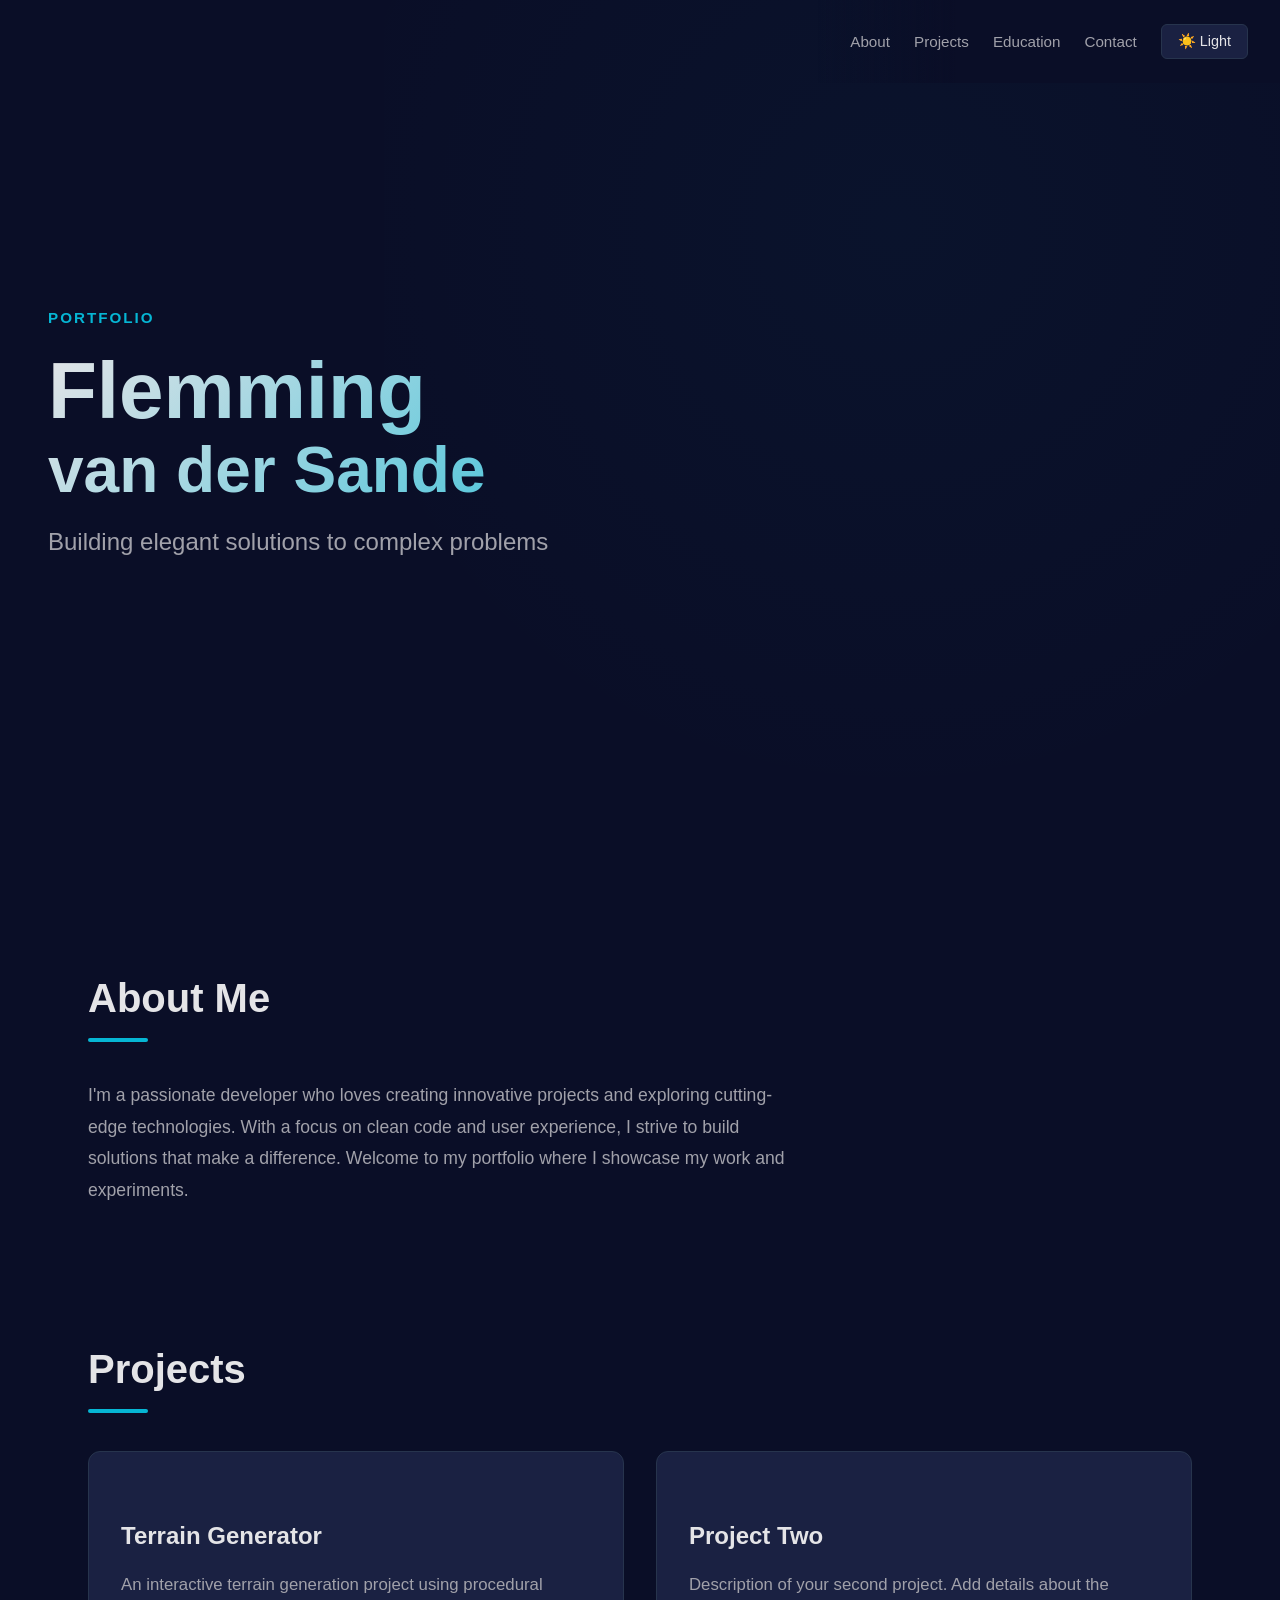
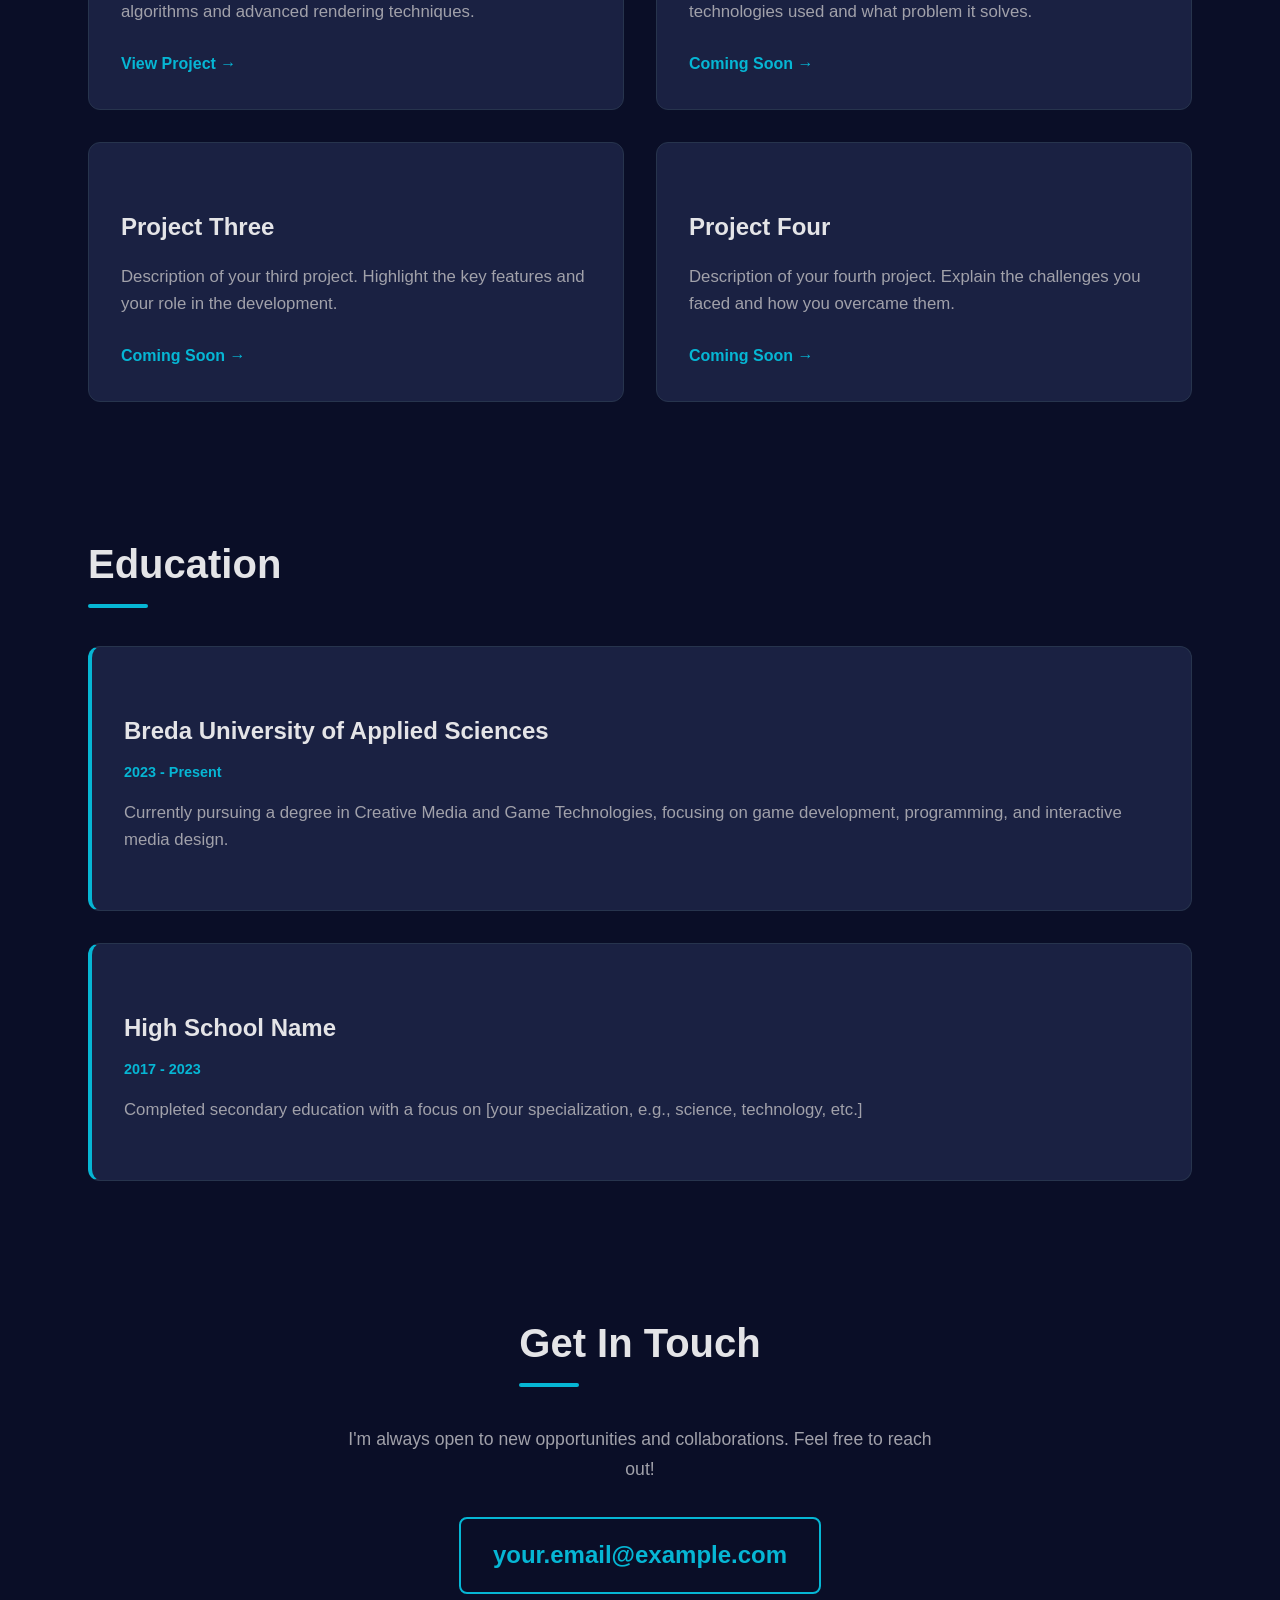
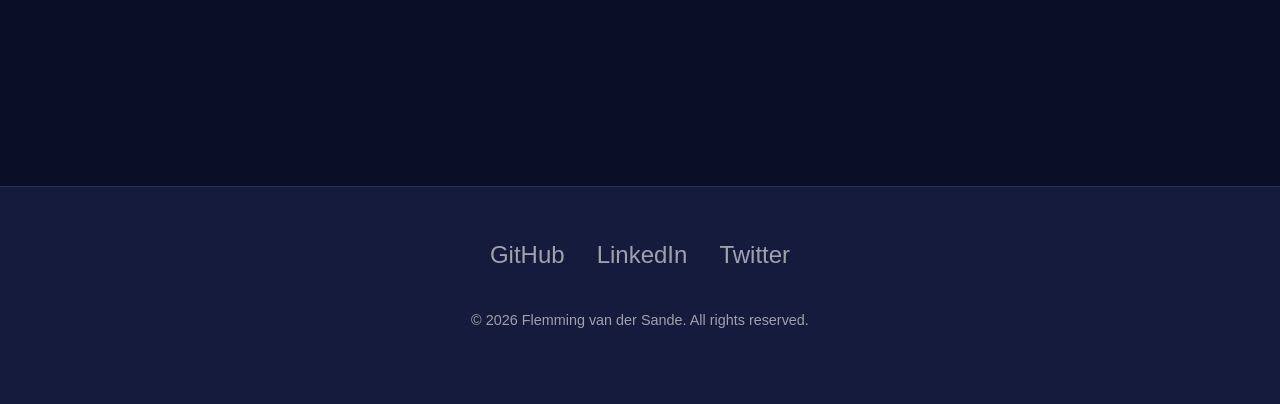
==== commit 875abeb6: "submit submit" ====
--- a/index.html
+++ b/index.html
@@ -3,360 +3,101 @@
 <head>
     <meta charset="UTF-8">
     <meta name="viewport" content="width=device-width, initial-scale=1.0">
-    <title>Procedural Terrain Generation</title>
-    <style>
-        body {
-            font-family: Arial, sans-serif;
-            line-height: 1.6;
-            margin: 0;
-            padding: 0;
-            background-color: #f4f4f9;
-            color: #333;
-        }
-        header {
-            background: #0c3564;
-            color: #ffffff;
-            padding: 1rem 0;
-            text-align: center;
-        }
-        header h1 {
-            color: #ffffff;
-        }
-        header h3 {
-            font-size: 12px;
-            color: #ffffff;
-        }
-        .container {
-            max-width: 800px;
-            margin: 2rem auto;
-            background: #fff;
-            padding: 2rem;
-            box-shadow: 0 0 10px rgba(0, 0, 0, 0.1);
-        }
-        .image-container {
-            position: relative;
-            display: inline-block;
-            margin: 0px;
-        }
+    <title>Flemming van der Sande - Portfolio</title>
+    <link rel="stylesheet" href="style.css">
+</head>
+<body>
+    <nav>
+        <a href="#about">About</a>
+        <a href="#projects">Projects</a>
+        <a href="#education">Education</a>
+        <a href="#contact">Contact</a>
+        <button id="theme-toggle">☀️ Light</button>
+    </nav>
 
-        .image-text {
-            position: absolute;
-            top: 16px; 
-            left: 0px;
-            background-color: rgb(197, 197, 197); 
-            color: black; 
-            padding: 2px 5px;
-            font-size: 14px;
-            font-weight: bold;
-            border-radius: 0px;
-        }
-        h1, h2, h3 {
-            color: #35424a;
-        }
-        p {
-            margin: 0; 
-            margin-bottom: 0rem; 
-        }   
-        code {
-            font-family: monospace;
-            color: #333;
-            padding: 2px;
-        }
-        pre {
-            background: #f4f4f4;
-            padding: 1rem;
-            overflow-x: auto;
-            border-radius: 4px;
-        }
-        img {
-            max-width: 100%;
-            height: auto;
-            border-radius: 4px;
-            margin: 1rem 0;
-        }
-        footer {
-            text-align: center;
-            margin-top: 2rem;
-            padding: 1rem;
-            background: #35424a;
-            color: #fff;
-        }
-        a {
-            color: #ffffff;
-            text-decoration: none;
-        }
-        a:hover {
-            text-decoration: underline;
-        }
-    </style>
-</head>
+    <header class="portfolio-header">
+        <div class="header-content">
+            <div class="header-label">Portfolio</div>
+            <h1>
+                <span class="name-first">Flemming</span>
+                <span class="name-last">van der Sande</span>
+            </h1>
+            <p class="header-subtitle">Building elegant solutions to complex problems</p>
+        </div>
+    </header>
 
-<body>
-    <header>
-        <h1>Procedural Terrain Generation</h1>
-        <h3>By Flemming van der Sande</h3>
-        <h3>Student at <a href="https://www.buas.nl" target="_blank">Breda University of Applied Sciences</a></h3>
-    </header>
-    <div class="container">
-        <h2>Introduction</h2>
-        <p>This is my blog post on <strong>procedural terrain generation</strong>. My blog post is about procedural terrain generation. The terrain of a game is really important, especially in an open-world game, because that’s where you spend most of your time. Creating realistic and dynamic terrains adds a lot to the experience of a game, but it’s also one of the more challenging parts to get right. In this post I'll go though the way how I made a basic terrain generator.</p>
+    <main>
+        <section id="about">
+            <h2>About Me</h2>
+            <p>
+                I'm a passionate developer who loves creating innovative projects and exploring cutting-edge technologies. 
+                With a focus on clean code and user experience, I strive to build solutions that make a difference. 
+                Welcome to my portfolio where I showcase my work and experiments.
+            </p>
+        </section>
 
-        <h2>Implementation</h2>
+        <section id="projects">
+            <h2>Projects</h2>
+            <div class="projects-grid">
+                <div class="project-card">
+                    <h3>Terrain Generator</h3>
+                    <p>An interactive terrain generation project using procedural algorithms and advanced rendering techniques.</p>
+                    <a href="blog/terraingenerator.html">View Project →</a>
+                </div>
 
-        <h3>Step One, Noise</h3>
+                <div class="project-card">
+                    <h3>Project Two</h3>
+                    <p>Description of your second project. Add details about the technologies used and what problem it solves.</p>
+                    <a href="#">Coming Soon →</a>
+                </div>
 
-        <p>The first step in creating terrain is generating a heightmap, which determines the elevation of the terrain at specific points. To make this heightmap I make use of perlin noise, this is a technique that creates smooth, natural looking gradients. Perlin noise is a way to generate random-looking patterns that are smooth and continuous, which makes it great for natural shapes like terrain. Instead of just picking random values, it interpolates between gradients, so the result has no sharp jumps.</p> 
-        <p>In this code snippet you can see how I populate the noise vector.</p>
-<pre><code></code>std::vector<float> noise(width * height);
+                <div class="project-card">
+                    <h3>Project Three</h3>
+                    <p>Description of your third project. Highlight the key features and your role in the development.</p>
+                    <a href="#">Coming Soon →</a>
+                </div>
 
- for (int y = 0; y < height; y++) {
-     for (int x = 0; x < width; x++) {
-         float noiseValue = perlin.octave2D(x ,y, octaves);
-         noise[index] = noiseValue;  
-     }
- }
-</code></pre>
-        <p>In this code snippet it goes over the width and height of the terrain and generates a value from a noise function from the siv::PerlinNoise library. It then stores this in an array for later use.</p>
-        <h4>Octaves</h4>
-        <p>Simply creating a map with perlin noise does not provide enough detail. To make it more detailed you need to increase the number of octaves in the perlin noise. Octaves are basically layers of noise added on top of each other, each one with a higher frequency and lower amplitude. The first octave gives you the broad shape of the terrain, and the ones after that add smaller and smaller details. You usually combine them all together to get a more complex and realistic result.</p>
-        <p>Here's the difference between using 1 octave and 4 octaves.</p>
-        <iframe frameborder="0" class="juxtapose" width="400" height="400" src="https://cdn.knightlab.com/libs/juxtapose/latest/embed/index.html?uid=7c176a36-d8f2-11ef-9397-d93975fe8866"></iframe>
+                <div class="project-card">
+                    <h3>Project Four</h3>
+                    <p>Description of your fourth project. Explain the challenges you faced and how you overcame them.</p>
+                    <a href="#">Coming Soon →</a>
+                </div>
+            </div>
+        </section>
 
-        <h3>Step Two, Elevation</h3>
+        <section id="education">
+            <h2>Education</h2>
+            <div class="experience-item">
+                <h3>Breda University of Applied Sciences</h3>
+                <div class="date">2023 - Present</div>
+                <p>Currently pursuing a degree in Creative Media and Game Technologies, focusing on game development, programming, and interactive media design.</p>
+            </div>
 
-        <p>Now that you have the height data for your terrain you need to apply it to a mesh. I start with creating a flat plane mesh and then for each vertex, I check the noise map to find the corresponding height based on its position.</p>
-        <p>When applying the heightmap directly to a flat plane, it looks like this:</p>
-        <img src="assets/2elevation/heightn1.png" alt="MeshHeightMap" width="400" height="400">
-        <p>The issue with this terrain is that it looks really bland, It doesnt have high mountains or flat land. You can fix this by raising the height to a power. Raising the height to a power changes the shape of the noise curve, which helps exaggerate the terrain. If you use a power less than 1, you get more flat areas like plains or plateaus. If you use a power greater than 1, it pushes the lower areas down and pulls the higher areas up, creating steeper mountains and deeper valleys.</p>
-<pre><code>for (int y = 0; y < height; y++) {
-     for (int x = 0; x < width; x++) {
-        float height = pow(noise[x + y * width], 4);
-        positions.push_back(vec3(x, terrainHeight,y));
-     }
- }
-</code></pre>
-        <p>In this loop the code once again goes over the width and height of the terrain, it then gets the noise value from the noise vector, then scales it using a power and sets the positions of the vertices to the height.</p>
-        <p>The images below show what diffrent powers do to the terrain.</p>
+            <div class="experience-item">
+                <h3>High School Name</h3>
+                <div class="date">2017 - 2023</div>
+                <p>Completed secondary education with a focus on [your specialization, e.g., science, technology, etc.]</p>
+            </div>
+        </section>
 
-        <div class="image-container">
-            <div class="image-text">n=1</div>
-            <img src="assets/2elevation/2heightn1.png" alt="MeshHeightMap" width="150" height="150">
+        <section id="contact">
+            <h2>Get In Touch</h2>
+            <div class="contact-content">
+                <p>I'm always open to new opportunities and collaborations. Feel free to reach out!</p>
+                <a href="mailto:your.email@example.com" class="contact-email">your.email@example.com</a>
+            </div>
+        </section>
+    </main>
+
+    <footer>
+        <div class="social-links">
+            <a href="#" title="GitHub">GitHub</a>
+            <a href="#" title="LinkedIn">LinkedIn</a>
+            <a href="#" title="Twitter">Twitter</a>
         </div>
+        <p>&copy; 2026 Flemming van der Sande. All rights reserved.</p>
+    </footer>
 
-        <div class="image-container">
-            <div class="image-text">n=2</div>
-            <img src="assets/2elevation/2heightn2.png" alt="MeshHeightMap" width="150" height="150">
-        </div>
-
-        <div class="image-container">
-            <div class="image-text">n=3</div>
-            <img src="assets/2elevation/2heightn3.png" alt="MeshHeightMap" width="150" height="150">
-        </div>
-
-        <div class="image-container">
-            <div class="image-text">n=4</div>
-            <img src="assets/2elevation/2heightn4.png" alt="MeshHeightMap" width="150" height="150">
-        </div>
-
-        <h3>Step Three, Colors</h3>
-        <p>Now that you have the terrain mesh, the next step is to add some color to it. I do this by creating a list of terrain colors, each corresponding to specific height ranges, and apply them to the mesh.</d>
-
-<pre><code></code>struct TerrainColor
-{
-    std::string name;
-    float height;
-    glm::vec3 color;
-};
-
-std::vector<TerrainColor> terrainColors = {
-                               {"DeepWater",    0.20f, glm::vec3(35, 60, 182)},
-                               {"Water",        0.30f, glm::vec3(46, 81, 255)},
-                               {"Beach",        0.35f, glm::vec3(245, 245, 122)},
-                               {"Grass",        0.55f, glm::vec3(24, 212, 11)},
-                               {"HighGrass",    0.75f, glm::vec3(14, 135, 5)},
-                               {"Mountain",     0.80f, glm::vec3(115, 113, 111)},
-                               {"HighMountain", 0.95f, glm::vec3(56, 56, 55)},
-                               {"Snow",         1.00f, glm::vec3(255, 255, 255)}  
-                            };
-</code></pre>
-        <p>These values are used by the shader to color the terrain. It gets the color from this function in the shader code.</p>
-<pre><code>vec3 getColor(float height) {
-    vec3 color = vec3(1.0); 
-    for (int i = 0; i < numItems; ++i) {
-        if (height <= colorMap[i].colorHeight) {
-            color = colorMap[i].color.rgb;
-            break;
-        }
-    }
-    return color;
-}
-</code></pre>
-        <p>In this function it takes the height as an input and gives the color as the output. It goes over the full list of the colors, then it checks if the height is lower then the height of the current index in the color list. If so then it return that color to be used for the terrain.</p>
-
-        <p>After applying these values for the height and the color to the mesh I blend the edges together so it doesn´t have rigged edges. I do this by calculating how far away a specific point is from a border and interpolate between the two bordering colors. I have added the following code for this to the GetColor function.</p>
-<pre><code>//Changed code in GetColor function
-for (int i = 0; i < currentBiome.numItems; ++i) {
-    float blendRange = 0.05;
-    if (height <= colorMap[i].colorHeight + blendRange) {
-        if (i == numItems) {
-            color = colorMap[i].color.rgb;
-        } else {
-            color = blendColor(blendRange, height, i);
-        }
-        break;
-    }
-}
-
-//Functin for blending colors
-vec3 blendColor(float blendRange, float height, int index) {
-    vec3 color = vec3(1.0);
-    float lowerBound = colorMap[index].colorHeight - blendRange;
-    float upperBound = colorMap[index].colorHeight + blendRange;
-
-    if (height >= lowerBound && height <= upperBound) {
-        float blendFactor = (height - lowerBound) / (upperBound - lowerBound);
-
-        vec3 lowerColor = colorMap[index].color.rgb;
-        vec3 upperColor = colorMap[index + 1].color.rgb;
-
-        color = mix(lowerColor, upperColor, blendFactor);
-    } else {
-        color = colorMap[index].color.rgb;
-    }
-    return color;
-}
-</code></pre>
-        <p>In the added code to the GetColor function I have set a blend range. In the blendColor function it checks if the height is near the edge of where the color changes, if so it calculates the blend factor based on how far away the height is from the color change. It then mixes the two colors together and return that to apply it to the mesh.</p>
-        <p>In the slider below you can see the diffrence that blending the colors make here.</p>
-        <iframe frameborder="0" class="juxtapose" width="400" height="400" src="https://cdn.knightlab.com/libs/juxtapose/latest/embed/index.html?uid=382e4a86-d95d-11ef-9397-d93975fe8866"></iframe>
-        
-        <h3>Step Four, Biomes</h3>
-        <p>Now that the terrain has some color you want to add some variation. I have done this by adding biomes. I first generate two noise, one for temperature and one for moisture. In the table on the below you can see what biome I assign to what moisture and temperature values. This produces a nice looking biome map where for example desert and snow biomes won't share a border.</p>
-        <img src="assets/4biomes/biomeTable.png" alt="biomeTable" width="900" height="450">
-
-        <div class="image-container">
-            <div class="image-text">Moisture map</div>
-            <img src="assets/4biomes/zmoistureTexture.png" alt="MeshHeightMap" width="250" height="250">
-        </div>
-
-        <div class="image-container">
-            <div class="image-text">Temperature map</div>
-            <img src="assets/4biomes/ztemperatureTexture.png" alt="MeshHeightMap" width="250" height="250">
-        </div>
-
-        <div class="image-container">
-            <div class="image-text">Final biome map</div>
-            <img src="assets/4biomes/biomeMap.png" alt="MeshHeightMap" width="250" height="250">
-        </div>
-        
-        <p>For each biome there is a now a vector of TerrainColor structs so that each biome can be have diffrent colors. In the shader it first calculates which index should be used for getting the colors, this is done in this function.</p>
-<pre><code>const int biomeTable[6][6] = int[][](
-    int[](0, 1, 2, 3, 3, 3),  // 0: Ice, 1: Tundra, 2: Grassland, 3: Desert
-    int[](0, 1, 2, 3, 3, 3),
-    int[](0, 1, 4, 4, 5, 5),  // 4: Forest, 5: Savanna
-    int[](0, 1, 6, 4, 5, 5),  // 6: Snow Forest
-    int[](0, 1, 6, 4, 7, 7),  // 7: Jungle
-    int[](0, 1, 6, 4, 7, 7)
-);
-
-int getBiomeIndex(float moisture, float temperature) {
-    for (int i = 0; i < 6; ++i) {
-        if (moisture >= moistureRanges[i] && moisture < moistureRanges[i + 1]) {
-            moistureIndex = i;
-            break;
-        }
-    }
-
-    for (int i = 0; i < 6; ++i) {
-        if (temperature >= temperatureRanges[i] && temperature < temperatureRanges[i + 1]) {
-            temperatureIndex = i;
-            break;
-        }
-    }
-    return biomeTable[moistureIndex][temperatureIndex];
-}
-</code></pre>
-        <p>It first calculates the moisture index based on the moisture from another perlin map, and it then does the same for the temperature. It then looks at the biomeTable and return an int that references what biome that point of the terrain is.</p>
-
-        <h3>Step Five, Textures</h3>
-        <p>With the terrain's structure and biomes complete, the next step is to make it look nicer by adding textures. Now when I create the structs for the biome colors I have also added a texture ID next to the color and height values. This texture ID is a reference to the index in a texture list that is send to the shader.</p>
-        <p>The following code shows how I get a texture in the shader based on its biome index and height</p>
-<pre><code>vec3 getTexture(float height, int biomeIndex) {
-    int layer = 0;
-    biome_struct currentBiome = biomes[biomeIndex];
-    vec2 scaled_texture_coords = v_texture0 * terrainScale;
-    vec3 textureColor;
-    for (int i = 0; i < currentBiome.numItems; ++i) {
-        if (height <= currentBiome.colorMap[i].colorHeight) {
-            layer = currentBiome.colorMap[i].textureID; 
-            textureColor = texture(s_terrain_texture_array, vec3(scaled_texture_coords, layer)).rgb;
-            break;
-        }
-    }
-
-    return textureColor; 
-}
-</code></pre>
-        <p>This function kind of works the same as the GetColor function. But for this one it first calculates the texture coordinate in the texture using the texture position. It then goes over the color map of the current biome. If it is at the correct height it return the color of the pixel in the texture corresponding to that biome and height.</p>
-        <p>This is how the terrain now looks when applying the texture to the terrain</p>
-        <img src="assets/5textures/textureexample.png" alt="texturing" width="400" height="400">
-        
-        <h3>Step Six, Details</h3>
-        <p>Although the terrain looks much better with textures, sharp transitions between colors and textures at different heights still doesn't look great. This can be fixed by blending the two bordering colors and textures together. This is done by checking if it is in within the blendRange and then smoothly interpolating between the two bordering colors and textures.</p>
-
-<pre><code>float blendRange = 0.05;
-    if (height <= currentBiome.colorMap[i].colorHeight + blendRange) {
-        color = blendColor(blendRange, height, currentBiome, i);
-        break;
-    }
-
-vec3 blendColor(float blendRange, float height, biome_struct currentBiome, int index) {
-    vec3 color = vec3(1.0);
-    float lowerBound = currentBiome.colorMap[index].colorHeight - blendRange;
-    float upperBound = currentBiome.colorMap[index].colorHeight + blendRange;
-
-    float blendFactor = (height - lowerBound) / (upperBound - lowerBound);
-
-    vec3 lowerColor = currentBiome.colorMap[index].color.rgb;
-    vec3 upperColor = currentBiome.colorMap[index + 1].color.rgb;
-
-    color = mix(lowerColor, upperColor, blendFactor);
-    return color;
-}</code></pre>
-
-        <p>When applying the blending between colors and textures it will look like this:</p>
-        <img src="assets/6details/textureBlended.png" alt="blendedTexturing" width="400" height="400">
-
-        <p>Another way to enhance the visual aspect of the terrain is to add a diffrent color and texture if the terrain has a specifical angle. I calculate the angle based on the mesh normal, after that I apply a diffrent color and texture to that part of the mesh. </p>
-<pre><code>vec3 normal = normalize(v_normal);// * 0.5 + 0.5;
-float slopeRadians = acos(normal.y); 
-float slope = degrees(slopeRadians);
-</code></pre>
-        <p>In the image below you can see that where the terrain is steeper than 45 degrees, the terrain gets a diffrent color.</p>
-        <img src="assets/6details/slopeTexture.png" alt="slopeTexture" width="200" height="300">
-        
-        <p>Another useful feature is the ability to dynamically change the colors and textures of each biome while the program is running. I utilize ImGui for data input and then update the BiomeDataUBO uniform.</p>
-        <p>The image below shows how the editable data is displayed within the program.</p>
-        <img src="assets/6details/imguiEditable.png" alt="imguiEditable" width="400" height="300">
-        
-        <h2>Results</h2>
-        <p>The final terrain generator successfully creates random, realistic landscapes with biomes, textures, and smooth transitions. One of the key features is the ability to modify biome data like biome colors, texture, and height. This makes it very useful for tweaking and achieving a desired look.</p>
-
-        <p>In the video below, you can see how the terrain responds to changes in real-time. Changing biome colors, textures and adding new colors are happening instantly, showcasing the flexibility of the system.</p>
-        <video width="100%" height="100%" controls>
-            <source src="assets/result//terrain-demo.mp4" type="video/mp4">
-            Your browser does not support the video tag.
-        </video>
-        <p>Additionally here are two examples of what sort of terrain the generator can make.</p>
-        <img src="assets/result/terrain1.png" alt="imguiEditable" width="350" height="100%">
-        <img src="assets/result/terrain2.png" alt="imguiEditable" width="350" height="100%">
-
-        <h2>Improvements</h2>
-        <p>While the terrain generator achieves great results, there are still some areas that could be improved to enhance the final output:</p>
-        <ul>
-            <li><strong>Biome Blending</strong>: Currently, the transitions between biomes are abrupt, resulting in ugly edges. Adding blending between different biomes would create smoother, more natural transitions. This would make the terrain feel more together and would be visually appealing.</li>
-            <li><strong>Biome Specific Height Manipulation</strong>: At the moment, the terrain height is uniform across all biomes. Introducing biome specific height multipliers would allow for greater variation, such as making jungles flatter compared to hills of grasslands. This would add depth and better represent the unique aspects of each biome.</li>
-        </ul>
-    </div>
+    <script src="script.js"></script>
 </body>
-</html>
+</html>
--- a/style.css
+++ b/style.css
@@ -0,0 +1,607 @@
+* {
+    margin: 0;
+    padding: 0;
+    box-sizing: border-box;
+}
+
+:root {
+    --bg-primary: #0a0e27;
+    --bg-secondary: #151b3d;
+    --bg-card: #1a2142;
+    --text-primary: #e4e4e7;
+    --text-secondary: #a1a1aa;
+    --accent: #06b6d4;
+    --accent-hover: #22d3ee;
+    --border: #27344d;
+    --code-bg: #0f1629;
+}
+
+body.light-mode {
+    --bg-primary: #ffffff;
+    --bg-secondary: #f8fafc;
+    --bg-card: #f1f5f9;
+    --text-primary: #1e293b;
+    --text-secondary: #64748b;
+    --accent: #0891b2;
+    --accent-hover: #06b6d4;
+    --border: #e2e8f0;
+    --code-bg: #f8fafc;
+}
+
+body {
+    font-family: -apple-system, BlinkMacSystemFont, 'Segoe UI', Roboto, Oxygen, Ubuntu, Cantarell, sans-serif;
+    line-height: 1.7;
+    color: var(--text-primary);
+    background-color: var(--bg-primary);
+    transition: background-color 0.3s, color 0.3s;
+}
+
+html {
+    scroll-behavior: smooth;
+}
+
+/* ============================================
+   NAVIGATION
+   ============================================ */
+nav {
+    position: fixed;
+    top: 0;
+    right: 0;
+    padding: 1.5rem 2rem;
+    display: flex;
+    gap: 1.5rem;
+    align-items: center;
+    z-index: 1000;
+    background: linear-gradient(to left, var(--bg-primary) 70%, transparent);
+}
+
+nav a {
+    text-decoration: none;
+    color: var(--text-secondary);
+    font-weight: 500;
+    font-size: 0.95rem;
+    transition: color 0.3s;
+    position: relative;
+}
+
+nav a::after {
+    content: '';
+    position: absolute;
+    bottom: -4px;
+    left: 0;
+    width: 0;
+    height: 2px;
+    background: var(--accent);
+    transition: width 0.3s;
+}
+
+nav a:hover {
+    color: var(--accent);
+}
+
+nav a:hover::after {
+    width: 100%;
+}
+
+#theme-toggle {
+    background: var(--bg-card);
+    border: 1px solid var(--border);
+    color: var(--text-primary);
+    padding: 0.5rem 1rem;
+    border-radius: 6px;
+    cursor: pointer;
+    font-size: 0.9rem;
+    transition: all 0.3s;
+}
+
+#theme-toggle:hover {
+    background: var(--accent);
+    border-color: var(--accent);
+    transform: translateY(-2px);
+}
+
+/* ============================================
+   PORTFOLIO HEADER (for main page)
+   ============================================ */
+header.portfolio-header {
+    min-height: 100vh;
+    display: flex;
+    flex-direction: column;
+    justify-content: center;
+    padding: 0 3rem;
+    position: relative;
+    overflow: hidden;
+    background: var(--bg-primary);
+}
+
+header.portfolio-header::before {
+    content: '';
+    position: absolute;
+    top: -50%;
+    right: -10%;
+    width: 80%;
+    height: 150%;
+    background: radial-gradient(circle, var(--accent) 0%, transparent 70%);
+    opacity: 0.03;
+    animation: float 20s infinite ease-in-out;
+}
+
+@keyframes float {
+    0%, 100% { transform: translate(0, 0) rotate(0deg); }
+    50% { transform: translate(-50px, 50px) rotate(5deg); }
+}
+
+.header-content {
+    max-width: 800px;
+    z-index: 1;
+}
+
+.header-label {
+    color: var(--accent);
+    font-size: 0.95rem;
+    font-weight: 600;
+    letter-spacing: 2px;
+    text-transform: uppercase;
+    margin-bottom: 1rem;
+    opacity: 0;
+    animation: fadeInUp 0.8s forwards;
+}
+
+header.portfolio-header h1 {
+    font-size: 5rem;
+    font-weight: 800;
+    margin-bottom: 1rem;
+    background: linear-gradient(135deg, var(--text-primary) 0%, var(--accent) 100%);
+    -webkit-background-clip: text;
+    -webkit-text-fill-color: transparent;
+    background-clip: text;
+    opacity: 0;
+    animation: fadeInUp 0.8s 0.2s forwards;
+    display: flex;
+    flex-direction: column;
+    line-height: 1.1;
+}
+
+header.portfolio-header h1 .name-first {
+    font-size: 5rem;
+}
+
+header.portfolio-header h1 .name-last {
+    font-size: 4rem;
+}
+
+.header-subtitle {
+    font-size: 1.5rem;
+    color: var(--text-secondary);
+    margin-bottom: 2rem;
+    opacity: 0;
+    animation: fadeInUp 0.8s 0.4s forwards;
+}
+
+@keyframes fadeInUp {
+    from {
+        opacity: 0;
+        transform: translateY(20px);
+    }
+    to {
+        opacity: 1;
+        transform: translateY(0);
+    }
+}
+
+/* ============================================
+   BLOG POST HEADER (for blog pages)
+   ============================================ */
+header:not(.portfolio-header) {
+    background: linear-gradient(135deg, var(--bg-secondary) 0%, var(--bg-primary) 100%);
+    padding: 8rem 2rem 4rem 2rem;
+    text-align: center;
+    border-bottom: 1px solid var(--border);
+}
+
+header:not(.portfolio-header) h1 {
+    font-size: 3rem;
+    font-weight: 800;
+    margin-bottom: 1rem;
+    background: linear-gradient(135deg, var(--text-primary) 0%, var(--accent) 100%);
+    -webkit-background-clip: text;
+    -webkit-text-fill-color: transparent;
+    background-clip: text;
+    white-space: nowrap;
+}
+
+.author-info {
+    color: var(--text-secondary);
+    font-size: 1rem;
+    margin-top: 1rem;
+}
+
+.author-info a {
+    color: var(--accent);
+    text-decoration: none;
+    transition: color 0.3s;
+}
+
+.author-info a:hover {
+    color: var(--accent-hover);
+}
+
+/* ============================================
+   MAIN CONTENT
+   ============================================ */
+main {
+    max-width: 1200px;
+    margin: 0 auto;
+    padding: 4rem 3rem;
+}
+
+.container {
+    max-width: 900px;
+    margin: 0 auto;
+    padding: 3rem 2rem;
+}
+
+section {
+    margin-bottom: 8rem;
+}
+
+section.visible {
+    opacity: 1;
+    transform: translateY(0);
+}
+
+/* ============================================
+   TYPOGRAPHY
+   ============================================ */
+h2 {
+    font-size: 2.5rem;
+    margin-bottom: 3rem;
+    color: var(--text-primary);
+    position: relative;
+    display: inline-block;
+}
+
+h2::after {
+    content: '';
+    position: absolute;
+    bottom: -10px;
+    left: 0;
+    width: 60px;
+    height: 4px;
+    background: var(--accent);
+    border-radius: 2px;
+}
+
+/* Blog post specific h2 styling */
+.container h2 {
+    font-size: 2rem;
+    margin: 3rem 0 1.5rem 0;
+    padding-bottom: 0.5rem;
+}
+
+.container h2::after {
+    bottom: 0;
+    height: 3px;
+}
+
+h3 {
+    font-size: 1.5rem;
+    margin: 2rem 0 1rem 0;
+    color: var(--accent);
+}
+
+h4 {
+    font-size: 1.2rem;
+    margin: 1.5rem 0 1rem 0;
+    color: var(--text-primary);
+}
+
+p {
+    margin-bottom: 1.5rem;
+    color: var(--text-secondary);
+    font-size: 1.05rem;
+}
+
+#about p {
+    font-size: 1.1rem;
+    color: var(--text-secondary);
+    max-width: 700px;
+    line-height: 1.8;
+}
+
+strong {
+    color: var(--text-primary);
+    font-weight: 600;
+}
+
+ul {
+    margin: 1rem 0 1.5rem 2rem;
+    color: var(--text-secondary);
+}
+
+li {
+    margin-bottom: 0.75rem;
+    line-height: 1.7;
+}
+
+/* ============================================
+   CODE BLOCKS
+   ============================================ */
+pre {
+    background: var(--code-bg);
+    border: 1px solid var(--border);
+    border-radius: 8px;
+    padding: 1.5rem;
+    overflow-x: auto;
+    margin: 1.5rem 0;
+}
+
+code {
+    font-family: 'Monaco', 'Menlo', 'Ubuntu Mono', monospace;
+    font-size: 0.9rem;
+    line-height: 1.6;
+}
+
+body.light-mode pre code {
+    background: var(--code-bg);
+}
+
+body.light-mode .hljs {
+    background: var(--code-bg);
+}
+
+/* ============================================
+   IMAGES & MEDIA
+   ============================================ */
+img {
+    max-width: 100%;
+    height: auto;
+    border-radius: 8px;
+    margin: 1.5rem 0;
+    border: 1px solid var(--border);
+}
+
+.image-container {
+    position: relative;
+    display: inline-block;
+    margin: 1rem 0.5rem;
+}
+
+.image-text {
+    position: absolute;
+    top: 16px;
+    left: 8px;
+    background-color: var(--accent);
+    color: var(--bg-primary);
+    padding: 4px 12px;
+    font-size: 0.85rem;
+    font-weight: 600;
+    border-radius: 4px;
+    z-index: 1;
+}
+
+iframe {
+    border-radius: 8px;
+    margin: 1.5rem 0;
+    border: 1px solid var(--border);
+}
+
+video {
+    width: 100%;
+    border-radius: 8px;
+    margin: 1.5rem 0;
+    border: 1px solid var(--border);
+}
+
+/* ============================================
+   PROJECTS GRID
+   ============================================ */
+.projects-grid {
+    display: grid;
+    grid-template-columns: repeat(auto-fill, minmax(350px, 1fr));
+    gap: 2rem;
+}
+
+.project-card {
+    background: var(--bg-card);
+    border: 1px solid var(--border);
+    border-radius: 12px;
+    padding: 2rem;
+    transition: all 0.3s;
+    position: relative;
+    overflow: hidden;
+}
+
+.project-card::before {
+    content: '';
+    position: absolute;
+    top: 0;
+    left: 0;
+    width: 100%;
+    height: 4px;
+    background: var(--accent);
+    transform: scaleX(0);
+    transform-origin: left;
+    transition: transform 0.3s;
+}
+
+.project-card:hover {
+    transform: translateY(-8px);
+    border-color: var(--accent);
+    box-shadow: 0 12px 24px rgba(6, 182, 212, 0.15);
+}
+
+.project-card:hover::before {
+    transform: scaleX(1);
+}
+
+.project-card h3 {
+    color: var(--text-primary);
+    font-size: 1.5rem;
+    margin-bottom: 1rem;
+}
+
+.project-card p {
+    color: var(--text-secondary);
+    margin-bottom: 1.5rem;
+    line-height: 1.6;
+}
+
+.project-card a {
+    display: inline-flex;
+    align-items: center;
+    gap: 0.5rem;
+    color: var(--accent);
+    text-decoration: none;
+    font-weight: 600;
+    transition: gap 0.3s;
+}
+
+.project-card a:hover {
+    gap: 1rem;
+}
+
+/* ============================================
+   EXPERIENCE SECTION
+   ============================================ */
+.experience-item {
+    background: var(--bg-card);
+    border: 1px solid var(--border);
+    border-radius: 12px;
+    padding: 2rem;
+    margin-bottom: 2rem;
+    border-left: 4px solid var(--accent);
+}
+
+.experience-item h3 {
+    color: var(--text-primary);
+    font-size: 1.5rem;
+    margin-bottom: 0.5rem;
+}
+
+.experience-item .date {
+    color: var(--accent);
+    font-size: 0.9rem;
+    font-weight: 600;
+    margin-bottom: 1rem;
+}
+
+.experience-item p {
+    color: var(--text-secondary);
+    line-height: 1.6;
+}
+
+/* ============================================
+   CONTACT SECTION
+   ============================================ */
+#contact {
+    text-align: center;
+}
+
+.contact-content {
+    max-width: 600px;
+    margin: 0 auto;
+}
+
+.contact-content p {
+    font-size: 1.1rem;
+    color: var(--text-secondary);
+    margin-bottom: 2rem;
+}
+
+.contact-email {
+    display: inline-block;
+    font-size: 1.5rem;
+    color: var(--accent);
+    text-decoration: none;
+    padding: 1rem 2rem;
+    border: 2px solid var(--accent);
+    border-radius: 8px;
+    transition: all 0.3s;
+    font-weight: 600;
+}
+
+.contact-email:hover {
+    background: var(--accent);
+    color: var(--bg-primary);
+    transform: translateY(-4px);
+    box-shadow: 0 8px 16px rgba(6, 182, 212, 0.3);
+}
+
+/* ============================================
+   FOOTER
+   ============================================ */
+footer {
+    background: var(--bg-secondary);
+    border-top: 1px solid var(--border);
+    padding: 3rem;
+    text-align: center;
+}
+
+.social-links {
+    display: flex;
+    justify-content: center;
+    gap: 2rem;
+    margin-bottom: 2rem;
+}
+
+.social-links a {
+    color: var(--text-secondary);
+    text-decoration: none;
+    font-size: 1.5rem;
+    transition: all 0.3s;
+}
+
+.social-links a:hover {
+    color: var(--accent);
+    transform: translateY(-4px);
+}
+
+footer p {
+    color: var(--text-secondary);
+    font-size: 0.9rem;
+}
+
+/* ============================================
+   RESPONSIVE
+   ============================================ */
+@media (max-width: 768px) {
+    header.portfolio-header h1 {
+        font-size: 2.5rem;
+        white-space: normal;
+    }
+
+    header:not(.portfolio-header) h1 {
+        font-size: 2rem;
+        white-space: normal;
+    }
+
+    h2 {
+        font-size: 1.8rem;
+    }
+
+    h3 {
+        font-size: 1.25rem;
+    }
+
+    .container {
+        padding: 2rem 1.5rem;
+    }
+
+    nav {
+        padding: 1rem;
+        gap: 1rem;
+    }
+
+    main {
+        padding: 2rem 1.5rem;
+    }
+
+    .projects-grid {
+        grid-template-columns: 1fr;
+    }
+
+    header.portfolio-header {
+        padding: 0 1.5rem;
+    }
+}
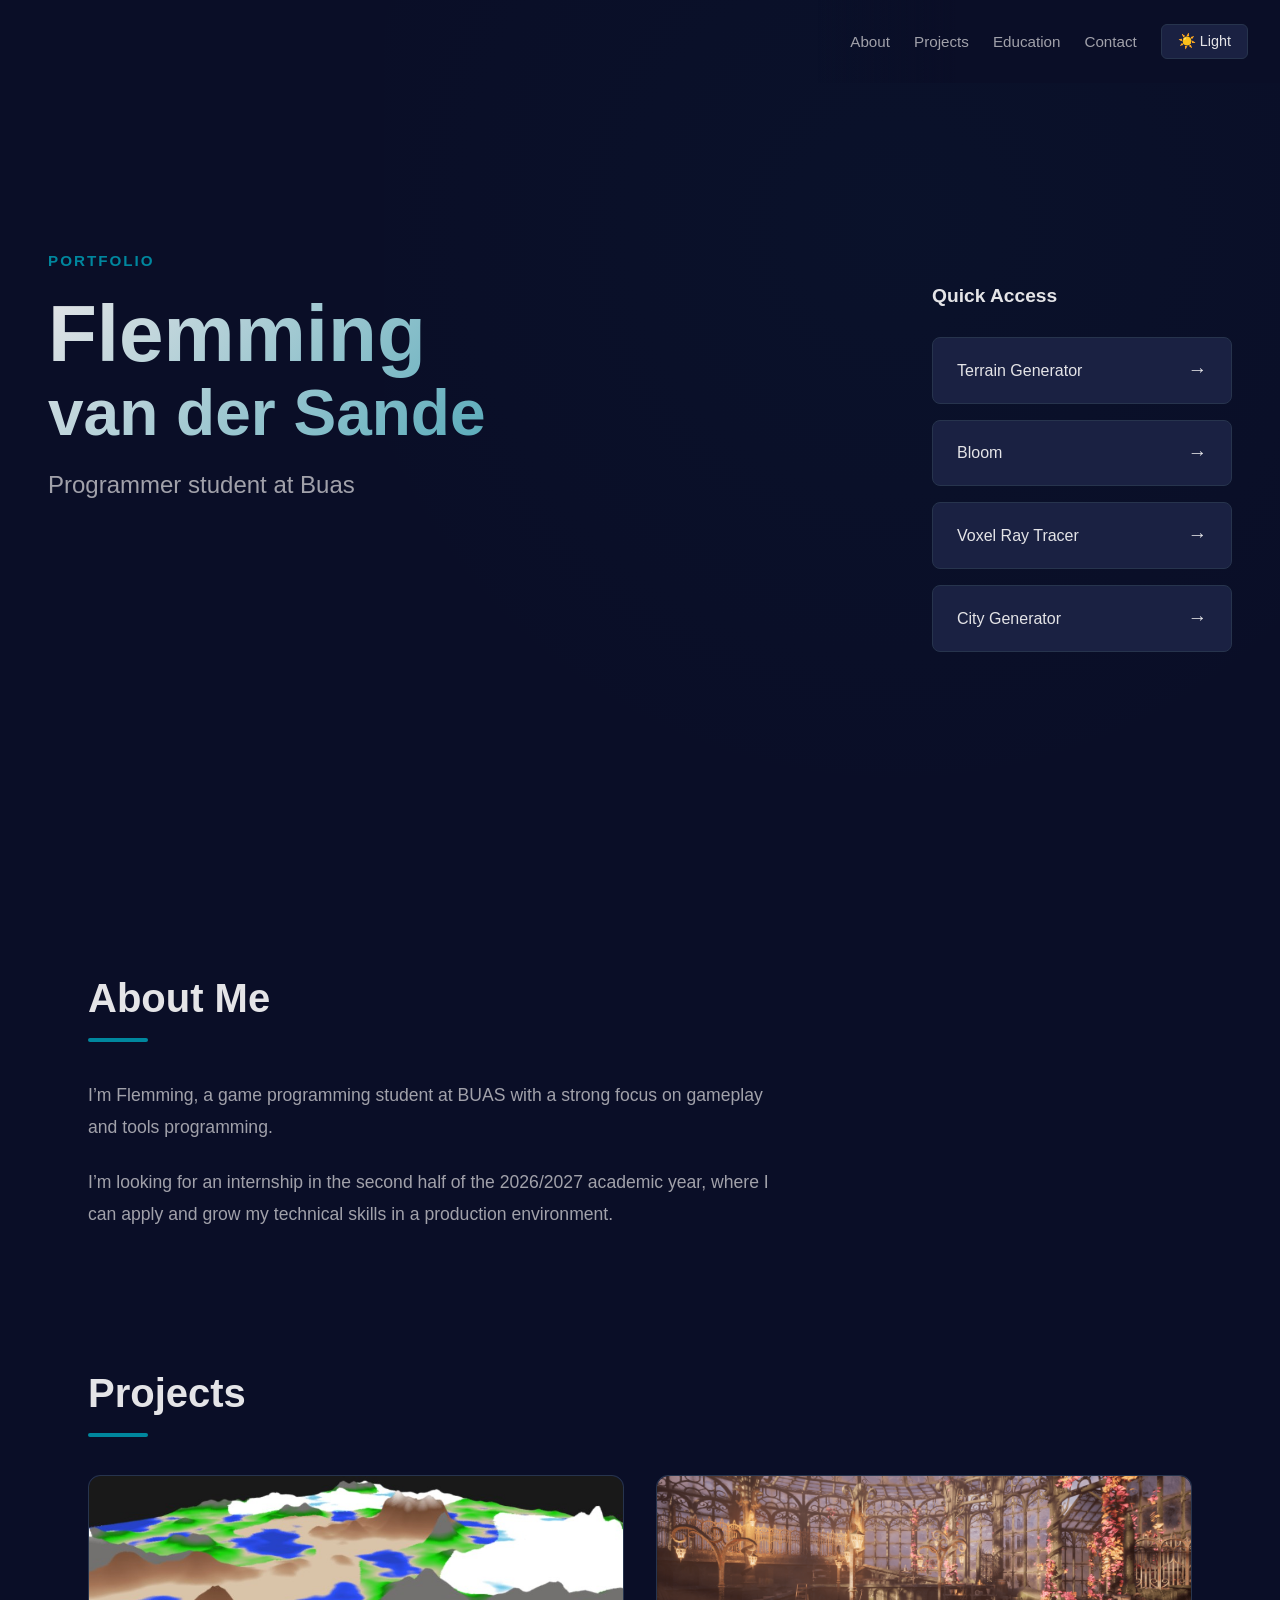
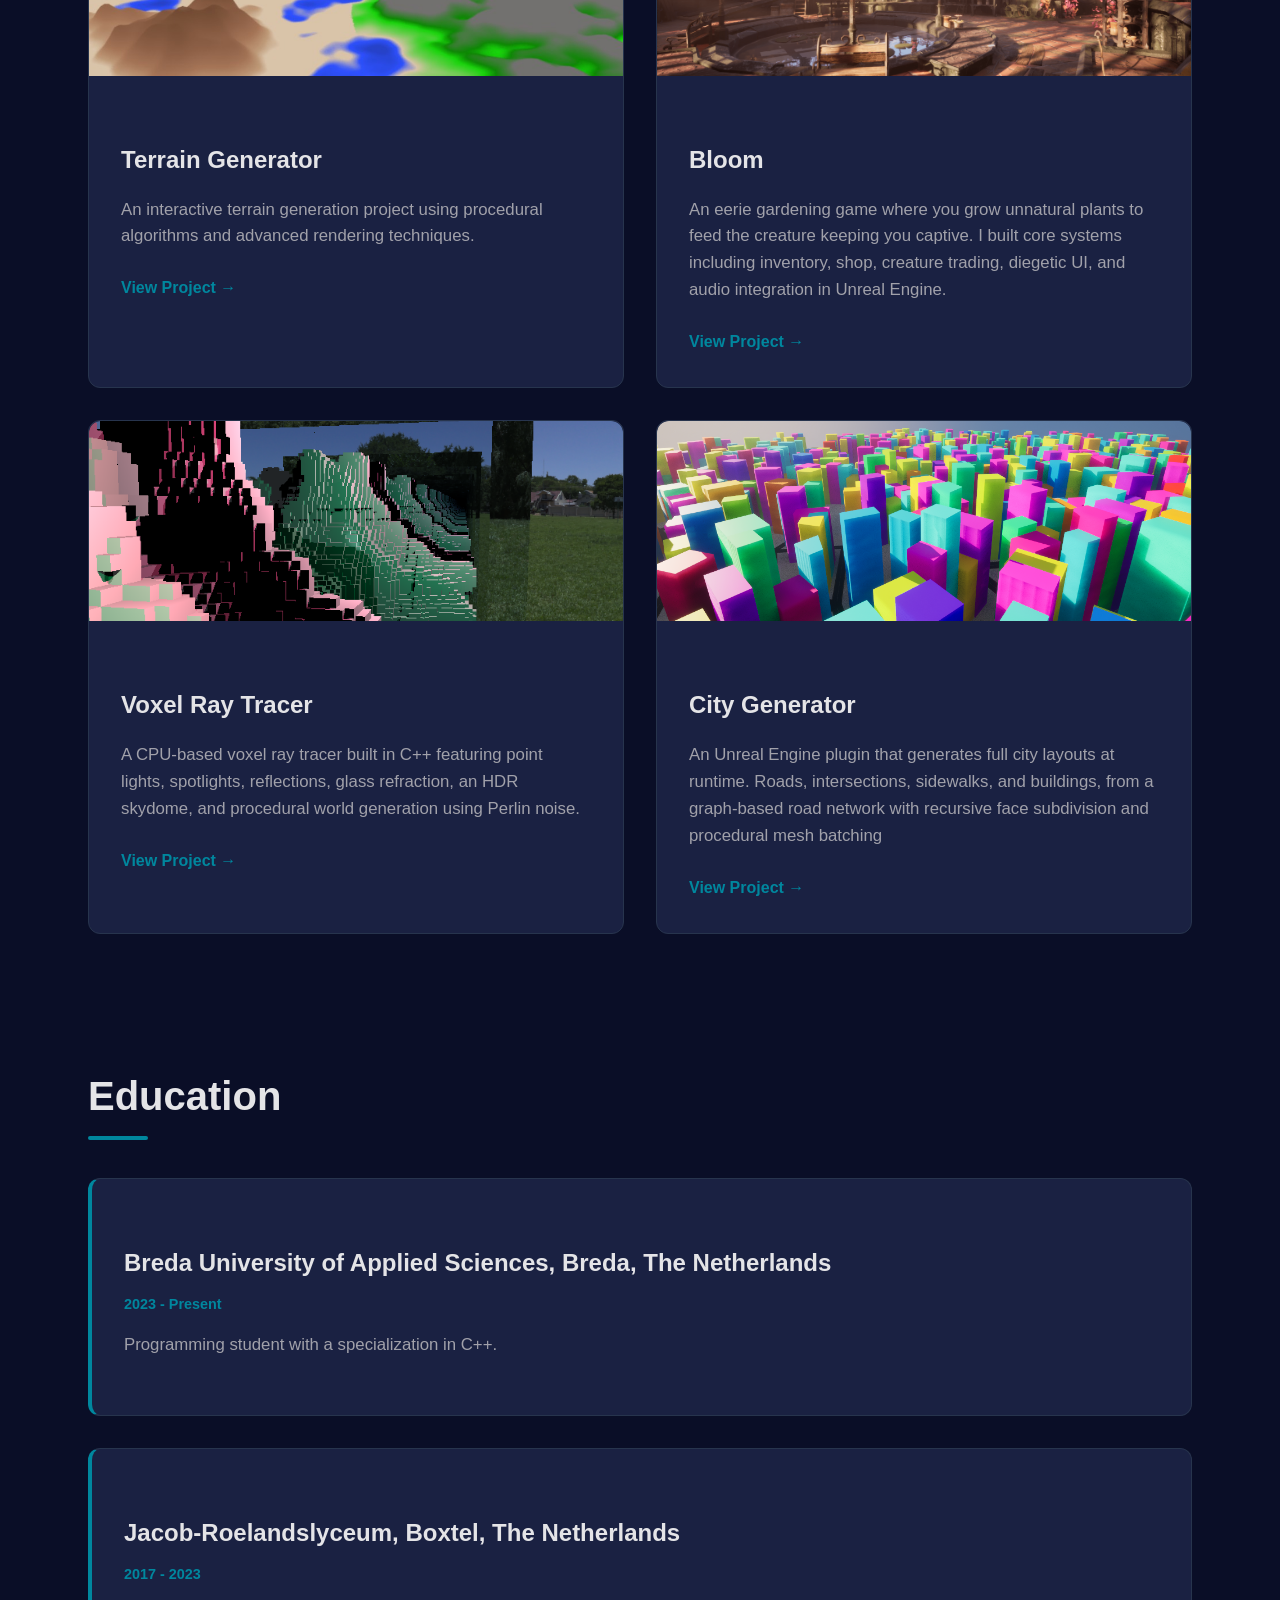
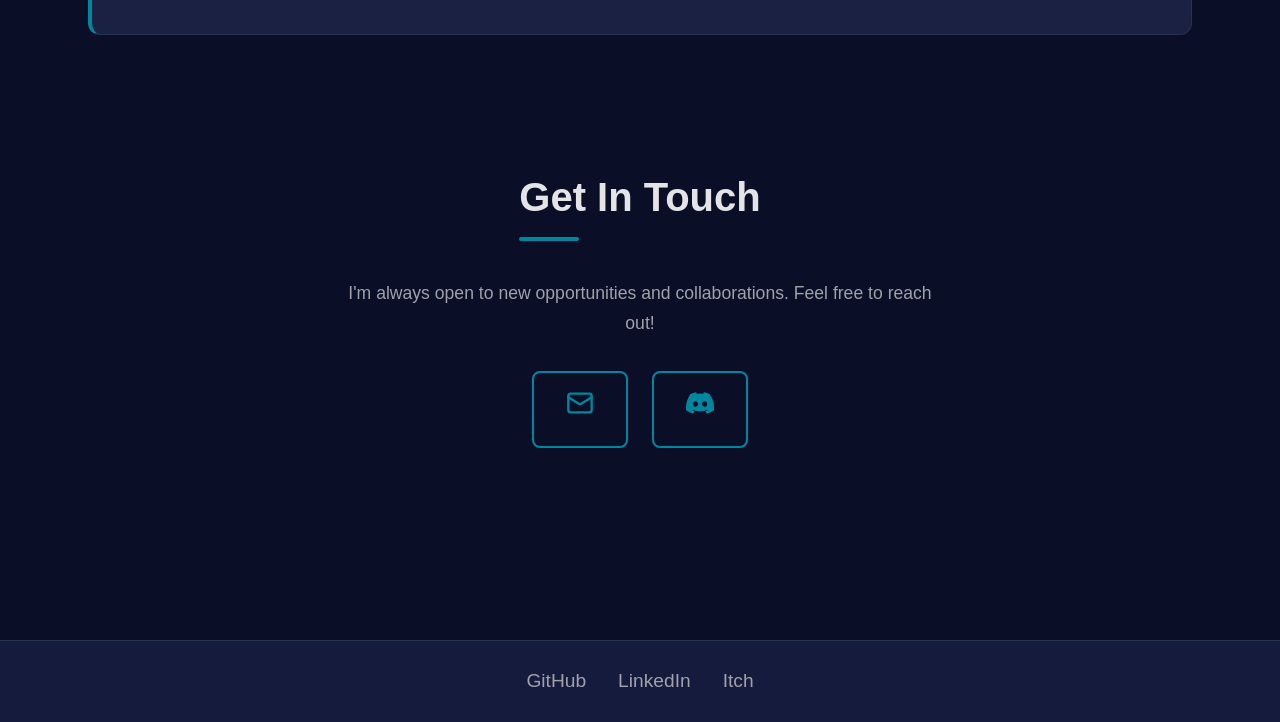
==== commit 499b6aeb: "submit" ====
--- a/index.html
+++ b/index.html
@@ -17,50 +17,70 @@
 
     <header class="portfolio-header">
         <div class="header-content">
-            <div class="header-label">Portfolio</div>
-            <h1>
-                <span class="name-first">Flemming</span>
-                <span class="name-last">van der Sande</span>
-            </h1>
-            <p class="header-subtitle">Building elegant solutions to complex problems</p>
+            <div class="header-left">
+                <div class="header-label">Portfolio</div>
+                <h1>
+                    <span class="name-first">Flemming</span>
+                    <span class="name-last">van der Sande</span>
+                </h1>
+                <p class="header-subtitle">Programmer student at Buas</p>
+            </div>
+            <div class="quick-projects">
+                <h3>Quick Access</h3>
+                <a href="blog/terraingenerator.html" class="project-button">
+                    <span>Terrain Generator</span>
+                </a>
+                <a href="projects/bloom.html" class="project-button">
+                    <span>Bloom</span>
+                </a>
+                <a href="projects/raytracer.html" class="project-button">
+                    <span>Voxel Ray Tracer</span>
+                </a>
+                <a href="projects/citygenerator" class="project-button">
+                    <span>City Generator</span>
+                </a>
+            </div>
         </div>
     </header>
 
     <main>
         <section id="about">
             <h2>About Me</h2>
-            <p>
-                I'm a passionate developer who loves creating innovative projects and exploring cutting-edge technologies. 
-                With a focus on clean code and user experience, I strive to build solutions that make a difference. 
-                Welcome to my portfolio where I showcase my work and experiments.
-            </p>
+            <p>I’m Flemming, a game programming student at BUAS with a strong focus on gameplay and tools programming.</p>
+            <p>I’m looking for an internship in the second half of the 2026/2027 academic year, where I can apply and grow my technical skills in a production environment.</p>
+            
         </section>
+
 
         <section id="projects">
             <h2>Projects</h2>
             <div class="projects-grid">
                 <div class="project-card">
+                    <img src="assets/terraingenerator/background.png" alt="Terrain Generator Project">
                     <h3>Terrain Generator</h3>
                     <p>An interactive terrain generation project using procedural algorithms and advanced rendering techniques.</p>
                     <a href="blog/terraingenerator.html">View Project →</a>
                 </div>
 
                 <div class="project-card">
-                    <h3>Project Two</h3>
-                    <p>Description of your second project. Add details about the technologies used and what problem it solves.</p>
-                    <a href="#">Coming Soon →</a>
+                    <img src="assets/bloom/bloom-banner.png" alt="Project Two">
+                    <h3>Bloom</h3>
+                    <p>An eerie gardening game where you grow unnatural plants to feed the creature keeping you captive. I built core systems including inventory, shop, creature trading, diegetic UI, and audio integration in Unreal Engine.</p>
+                    <a href="projects/bloom.html">View Project →</a>
                 </div>
 
                 <div class="project-card">
-                    <h3>Project Three</h3>
-                    <p>Description of your third project. Highlight the key features and your role in the development.</p>
-                    <a href="#">Coming Soon →</a>
+                    <img src="assets/raytracer/reflection.png" alt="Project Three">
+                    <h3>Voxel Ray Tracer</h3>
+                    <p>A CPU-based voxel ray tracer built in C++ featuring point lights, spotlights, reflections, glass refraction, an HDR skydome, and procedural world generation using Perlin noise.</p>
+                    <a href="projects/raytracer.html">View Project →</a>
                 </div>
 
                 <div class="project-card">
-                    <h3>Project Four</h3>
-                    <p>Description of your fourth project. Explain the challenges you faced and how you overcame them.</p>
-                    <a href="#">Coming Soon →</a>
+                    <img src="assets/citygenerator/banner.png" alt="Project Four">
+                    <h3>City Generator</h3>
+                    <p>An Unreal Engine plugin that generates full city layouts at runtime. Roads, intersections, sidewalks, and buildings, from a graph-based road network with recursive face subdivision and procedural mesh batching</p>
+                    <a href="projects/citygenerator.html">View Project →</a>
                 </div>
             </div>
         </section>
@@ -68,34 +88,44 @@
         <section id="education">
             <h2>Education</h2>
             <div class="experience-item">
-                <h3>Breda University of Applied Sciences</h3>
+                <h3>Breda University of Applied Sciences, Breda, The Netherlands</h3>
                 <div class="date">2023 - Present</div>
-                <p>Currently pursuing a degree in Creative Media and Game Technologies, focusing on game development, programming, and interactive media design.</p>
+                <p>Programming student with a specialization in C++.</p>
             </div>
 
             <div class="experience-item">
-                <h3>High School Name</h3>
+                <h3>Jacob-Roelandslyceum, Boxtel, The Netherlands</h3>
                 <div class="date">2017 - 2023</div>
-                <p>Completed secondary education with a focus on [your specialization, e.g., science, technology, etc.]</p>
             </div>
         </section>
 
         <section id="contact">
-            <h2>Get In Touch</h2>
-            <div class="contact-content">
-                <p>I'm always open to new opportunities and collaborations. Feel free to reach out!</p>
-                <a href="mailto:your.email@example.com" class="contact-email">your.email@example.com</a>
-            </div>
-        </section>
+    <h2>Get In Touch</h2>
+    <div class="contact-content">
+        <p>I'm always open to new opportunities and collaborations. Feel free to reach out!</p>
+        <div style="display: flex; gap: 1.5rem; justify-content: center;">
+            <a href="mailto:flemming.vandersande@gmail.com" class="contact-email" title="Email">
+                <svg xmlns="http://www.w3.org/2000/svg" width="28" height="28" viewBox="0 0 24 24" fill="none" stroke="currentColor" stroke-width="2" stroke-linecap="round" stroke-linejoin="round">
+                    <rect width="20" height="16" x="2" y="4" rx="2"/>
+                    <path d="m22 7-8.97 5.7a1.94 1.94 0 0 1-2.06 0L2 7"/>
+                </svg>
+            </a>
+            <a href="https://discord.com/users/flumming" target="_blank" class="contact-email" title="Discord">
+                <svg xmlns="http://www.w3.org/2000/svg" width="28" height="28" viewBox="0 0 24 24" fill="currentColor">
+                    <path d="M20.317 4.37a19.791 19.791 0 0 0-4.885-1.515.074.074 0 0 0-.079.037c-.21.375-.444.864-.608 1.25a18.27 18.27 0 0 0-5.487 0 12.64 12.64 0 0 0-.617-1.25.077.077 0 0 0-.079-.037A19.736 19.736 0 0 0 3.677 4.37a.07.07 0 0 0-.032.027C.533 9.046-.32 13.58.099 18.057a.082.082 0 0 0 .031.057 19.9 19.9 0 0 0 5.993 3.03.078.078 0 0 0 .084-.028c.462-.63.874-1.295 1.226-1.994a.076.076 0 0 0-.041-.106 13.107 13.107 0 0 1-1.872-.892.077.077 0 0 1-.008-.128 10.2 10.2 0 0 0 .372-.292.074.074 0 0 1 .077-.01c3.928 1.793 8.18 1.793 12.062 0a.074.074 0 0 1 .078.01c.12.098.246.198.373.292a.077.077 0 0 1-.006.127 12.299 12.299 0 0 1-1.873.892.077.077 0 0 0-.041.107c.36.698.772 1.362 1.225 1.993a.076.076 0 0 0 .084.028 19.839 19.839 0 0 0 6.002-3.03.077.077 0 0 0 .032-.054c.5-5.177-.838-9.674-3.549-13.66a.061.061 0 0 0-.031-.03zM8.02 15.33c-1.183 0-2.157-1.085-2.157-2.419 0-1.333.956-2.419 2.157-2.419 1.21 0 2.176 1.095 2.157 2.42 0 1.333-.956 2.418-2.157 2.418zm7.975 0c-1.183 0-2.157-1.085-2.157-2.419 0-1.333.956-2.419 2.157-2.419 1.21 0 2.176 1.095 2.157 2.42 0 1.333-.947 2.418-2.157 2.418z"/>
+                </svg>
+            </a>
+        </div>
+    </div>
+</section>
     </main>
 
     <footer>
         <div class="social-links">
-            <a href="#" title="GitHub">GitHub</a>
-            <a href="#" title="LinkedIn">LinkedIn</a>
-            <a href="#" title="Twitter">Twitter</a>
+            <a href="https://github.com/Flumming" title="GitHub">GitHub</a>
+            <a href="https://www.linkedin.com/in/flemming-van-der-sande-676b86212/" title="LinkedIn">LinkedIn</a>
+            <a href="https://flumming.itch.io/" title="Itch">Itch</a>
         </div>
-        <p>&copy; 2026 Flemming van der Sande. All rights reserved.</p>
     </footer>
 
     <script src="script.js"></script>
--- a/style.css
+++ b/style.css
@@ -10,7 +10,7 @@
     --bg-card: #1a2142;
     --text-primary: #e4e4e7;
     --text-secondary: #a1a1aa;
-    --accent: #06b6d4;
+    --accent: #00879e;
     --accent-hover: #22d3ee;
     --border: #27344d;
     --code-bg: #0f1629;
@@ -132,8 +132,17 @@
 }
 
 .header-content {
-    max-width: 800px;
+    max-width: 1200px;
+    width: 100%;
     z-index: 1;
+    display: flex;
+    align-items: flex-start;
+    gap: 4rem;
+}
+
+.header-left {
+    flex: 1;
+    min-width: 0;
 }
 
 .header-label {
@@ -178,6 +187,54 @@
     animation: fadeInUp 0.8s 0.4s forwards;
 }
 
+.quick-projects {
+    display: flex;
+    flex-direction: column;
+    gap: 1rem;
+    opacity: 0;
+    animation: fadeInUp 0.8s 0.6s forwards;
+    min-width: 300px;
+    flex-shrink: 0;
+}
+
+.quick-projects h3 {
+    font-size: 1.2rem;
+    color: var(--text-primary);
+    margin-bottom: 0.5rem;
+}
+
+.project-button {
+    display: flex;
+    align-items: center;
+    justify-content: space-between;
+    background: var(--bg-card);
+    border: 1px solid var(--border);
+    color: var(--text-primary);
+    padding: 1rem 1.5rem;
+    border-radius: 8px;
+    text-decoration: none;
+    transition: all 0.3s;
+    font-weight: 500;
+    font-size: 1rem;
+}
+
+.project-button:hover {
+    background: var(--accent);
+    border-color: var(--accent);
+    transform: translateX(8px);
+    box-shadow: 0 4px 12px rgba(6, 182, 212, 0.3);
+}
+
+.project-button::after {
+    content: '→';
+    font-size: 1.2rem;
+    transition: transform 0.3s;
+}
+
+.project-button:hover::after {
+    transform: translateX(4px);
+}
+
 @keyframes fadeInUp {
     from {
         opacity: 0;
@@ -193,10 +250,33 @@
    BLOG POST HEADER (for blog pages)
    ============================================ */
 header:not(.portfolio-header) {
-    background: linear-gradient(135deg, var(--bg-secondary) 0%, var(--bg-primary) 100%);
     padding: 8rem 2rem 4rem 2rem;
     text-align: center;
     border-bottom: 1px solid var(--border);
+    position: relative;
+    background-size: cover;
+    background-position: center;
+}
+
+header:not(.portfolio-header)::before {
+    content: '';
+    position: absolute;
+    top: 0;
+    left: 0;
+    right: 0;
+    bottom: 0;
+    background: linear-gradient(135deg, rgba(21, 27, 61, 0.9) 0%, rgba(10, 14, 39, 0.9) 100%);
+    z-index: 0;
+}
+
+header:not(.portfolio-header) h1,
+header:not(.portfolio-header) .author-info {
+    position: relative;
+    z-index: 1;
+}
+
+body.light-mode header:not(.portfolio-header)::before {
+    background: linear-gradient(135deg, rgba(248, 250, 252, 0.9) 0%, rgba(255, 255, 255, 0.9) 100%);
 }
 
 header:not(.portfolio-header) h1 {
@@ -384,6 +464,12 @@
     border-radius: 8px;
     margin: 1.5rem 0;
     border: 1px solid var(--border);
+    display: block;
+}
+
+iframe.juxtapose {
+    border: none;
+    border-radius: 0;
 }
 
 video {
@@ -406,10 +492,34 @@
     background: var(--bg-card);
     border: 1px solid var(--border);
     border-radius: 12px;
-    padding: 2rem;
+    padding: 0;
     transition: all 0.3s;
     position: relative;
     overflow: hidden;
+}
+
+.project-card img {
+    width: 100%;
+    height: 200px;
+    object-fit: cover;
+    margin: 0;
+    border-radius: 12px 12px 0 0;
+    border: none;
+}
+
+.project-card h3,
+.project-card p,
+.project-card a {
+    padding: 0 2rem;
+}
+
+.project-card h3 {
+    padding-top: 1.5rem;
+}
+
+.project-card a {
+    display: inline-flex;
+    padding-bottom: 2rem;
 }
 
 .project-card::before {
@@ -534,7 +644,7 @@
 footer {
     background: var(--bg-secondary);
     border-top: 1px solid var(--border);
-    padding: 3rem;
+    padding: 1.5rem 3rem;
     text-align: center;
 }
 
@@ -542,13 +652,12 @@
     display: flex;
     justify-content: center;
     gap: 2rem;
-    margin-bottom: 2rem;
 }
 
 .social-links a {
     color: var(--text-secondary);
     text-decoration: none;
-    font-size: 1.5rem;
+    font-size: 1.2rem;
     transition: all 0.3s;
 }
 
@@ -557,18 +666,28 @@
     transform: translateY(-4px);
 }
 
-footer p {
-    color: var(--text-secondary);
-    font-size: 0.9rem;
-}
-
 /* ============================================
    RESPONSIVE
    ============================================ */
+@media (max-width: 968px) {
+    .header-content {
+        flex-direction: column;
+        gap: 3rem;
+    }
+
+    .quick-projects {
+        width: 100%;
+    }
+}
+
 @media (max-width: 768px) {
     header.portfolio-header h1 {
         font-size: 2.5rem;
-        white-space: normal;
+    }
+
+    header.portfolio-header h1 .name-first,
+    header.portfolio-header h1 .name-last {
+        font-size: 2.5rem;
     }
 
     header:not(.portfolio-header) h1 {
@@ -604,4 +723,8 @@
     header.portfolio-header {
         padding: 0 1.5rem;
     }
+
+    footer {
+        padding: 1.5rem;
+    }
 }
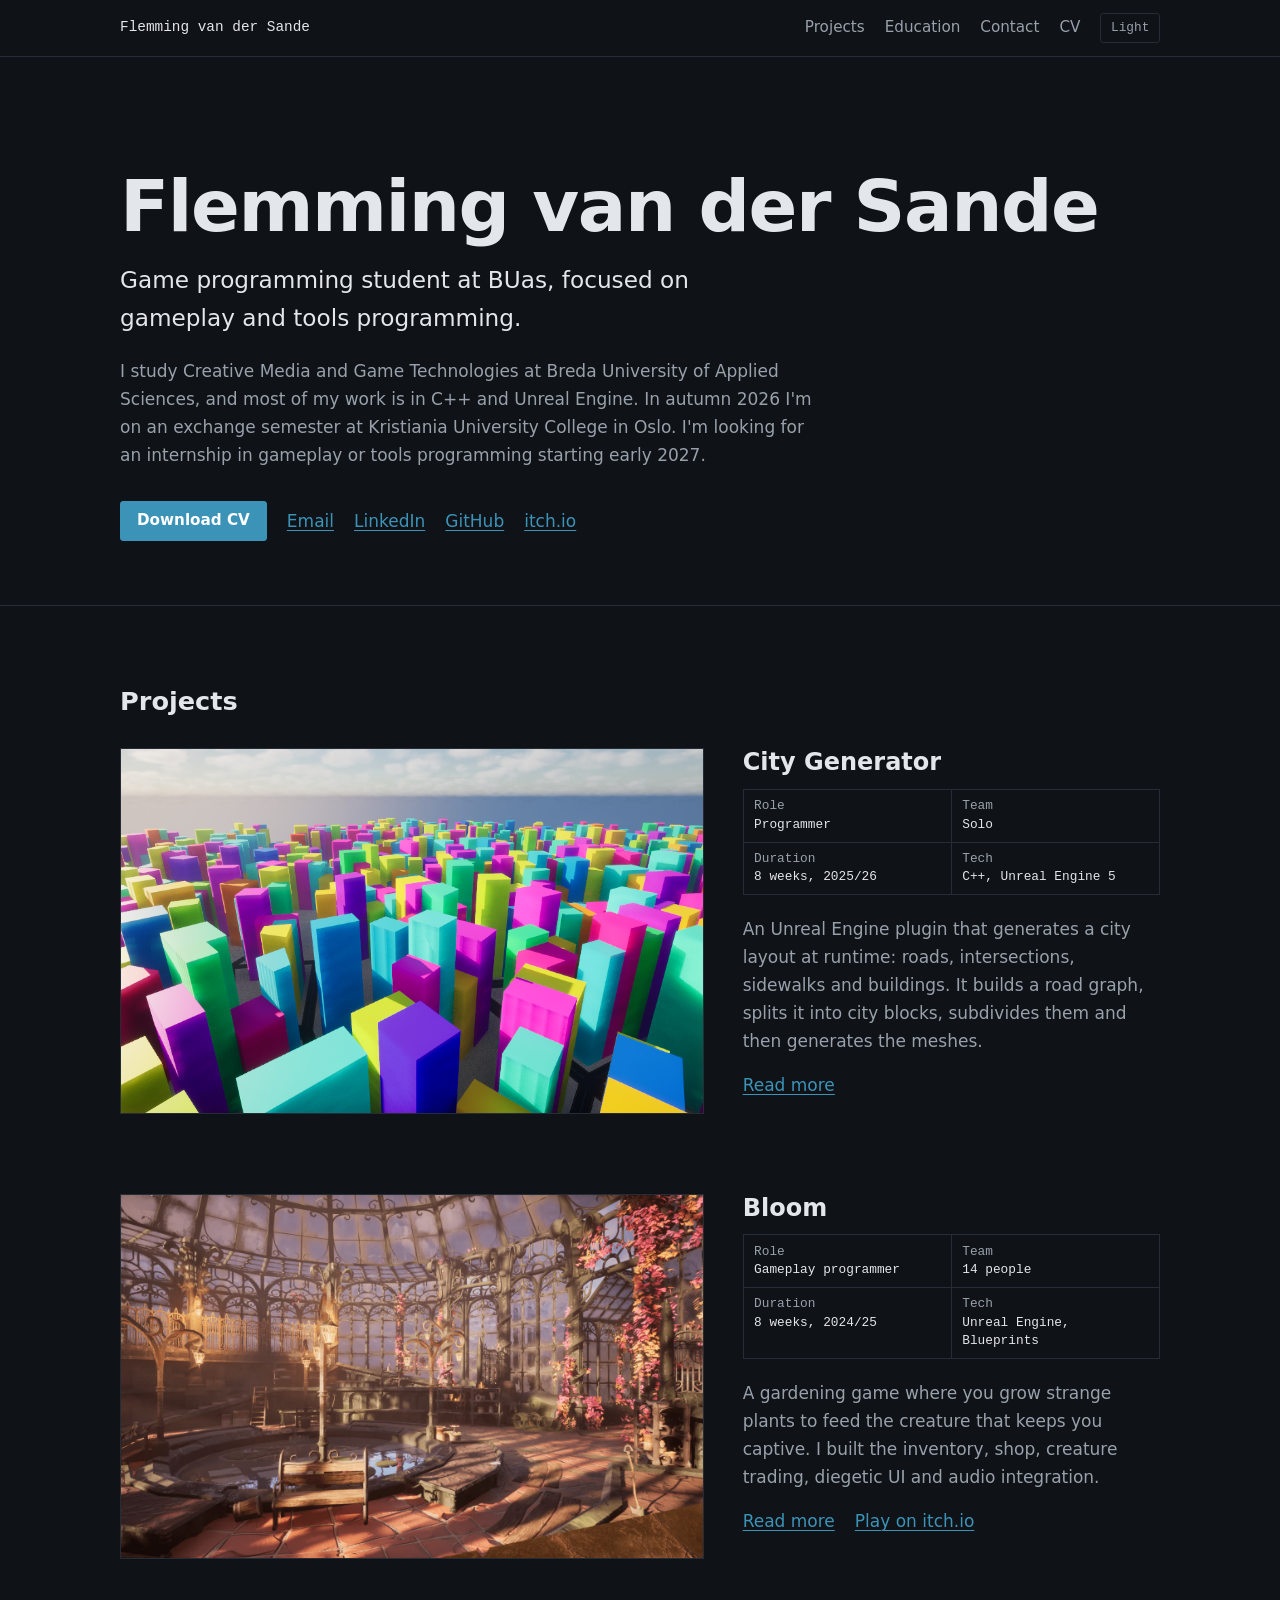
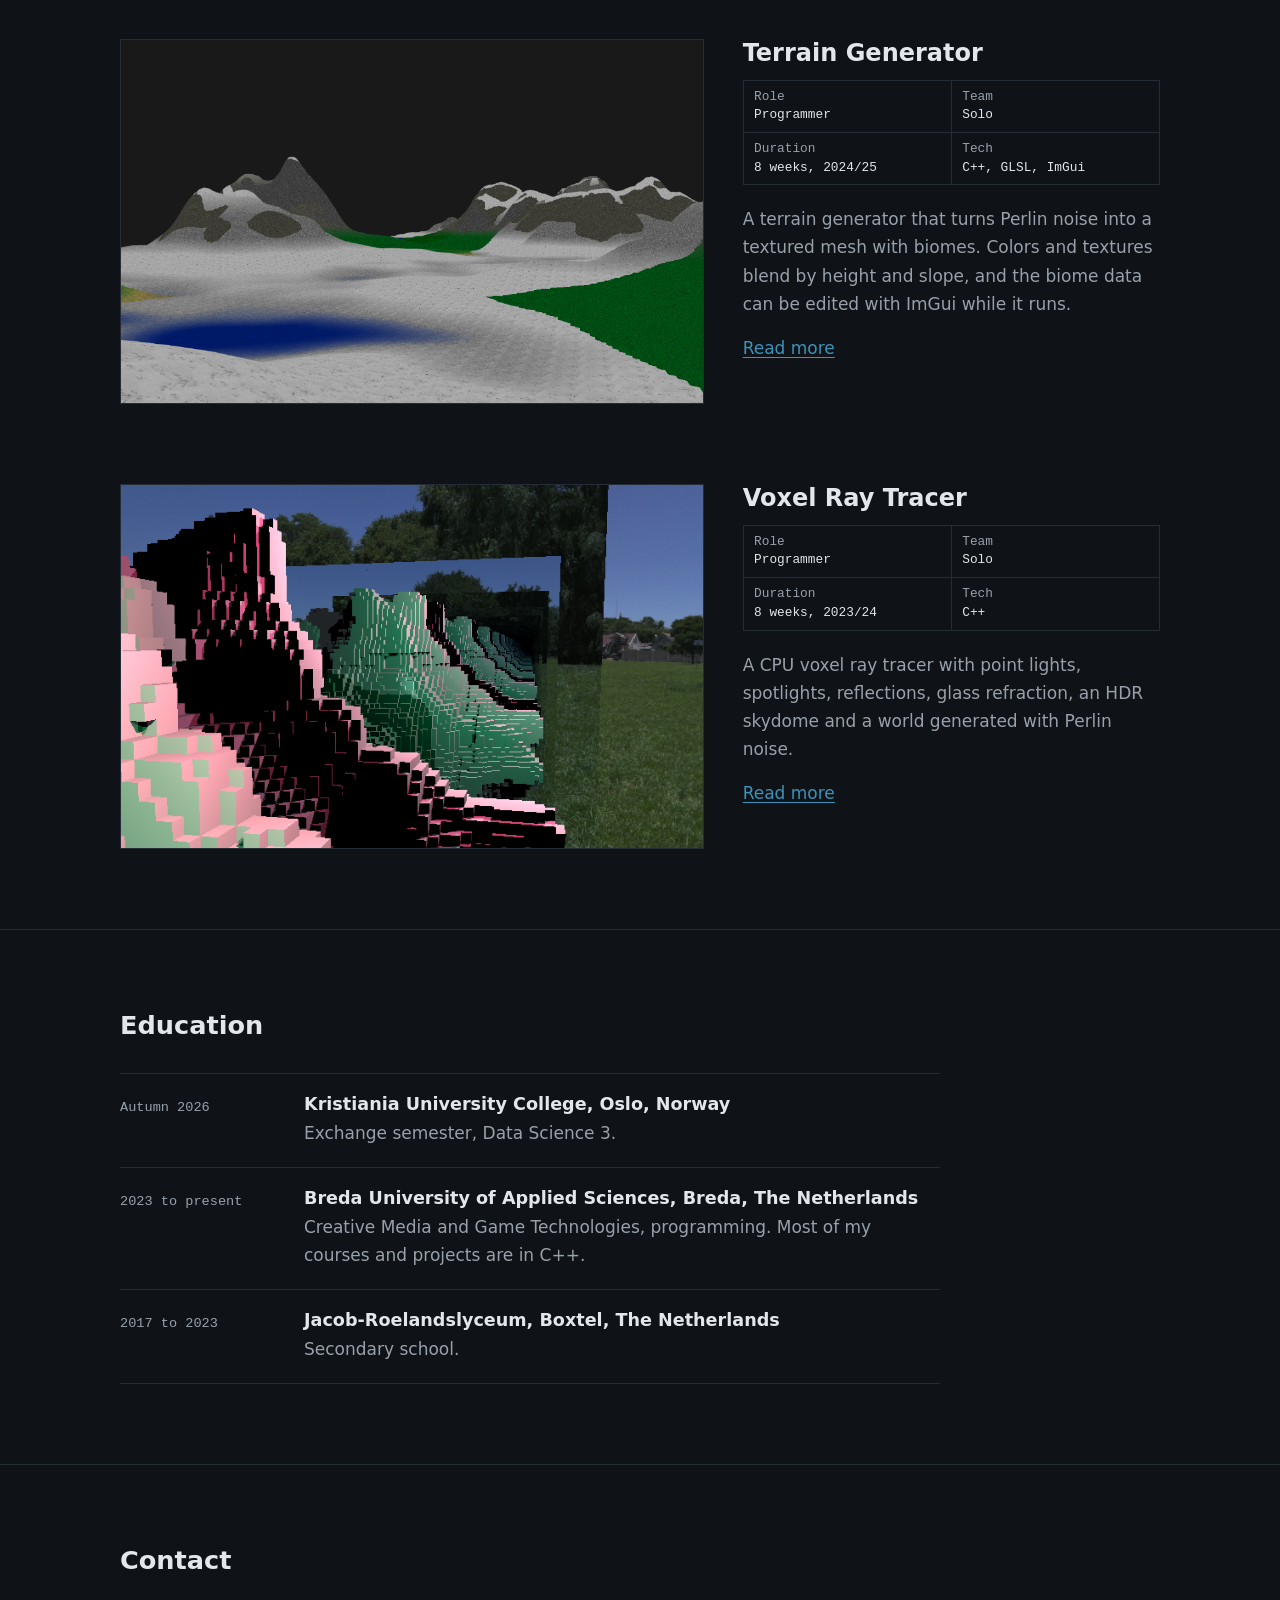
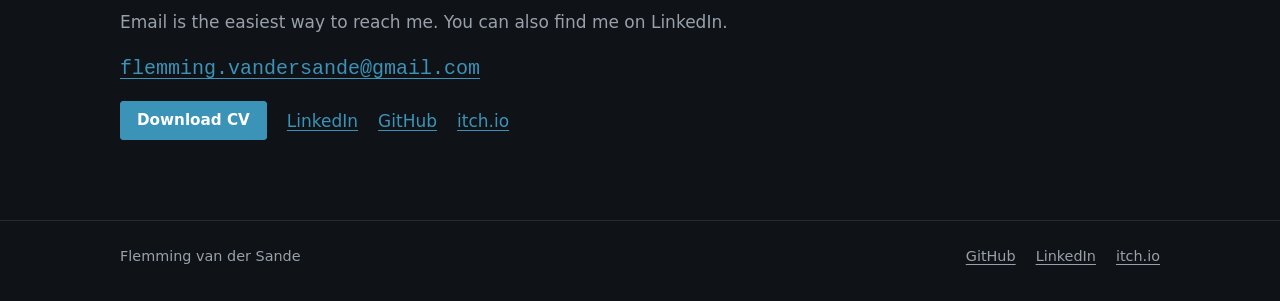
==== commit 2946d7be: "Redesign portfolio and restructure project pages - New plain layout and stylesheet, dark by default," ====
--- a/index.html
+++ b/index.html
@@ -3,131 +3,217 @@
 <head>
     <meta charset="UTF-8">
     <meta name="viewport" content="width=device-width, initial-scale=1.0">
-    <title>Flemming van der Sande - Portfolio</title>
-    <link rel="stylesheet" href="style.css">
+    <title>Flemming van der Sande, gameplay and tools programmer</title>
+    <meta name="description" content="Portfolio of Flemming van der Sande, game programming student at BUas focused on gameplay and tools programming in C++ and Unreal Engine.">
+    <meta property="og:type" content="website">
+    <meta property="og:title" content="Flemming van der Sande, gameplay and tools programmer">
+    <meta property="og:description" content="Game programming student at BUas, focused on gameplay and tools programming. Looking for an internship starting early 2027.">
+    <meta property="og:url" content="https://flumming.github.io/">
+    <meta property="og:image" content="https://flumming.github.io/assets/citygenerator/banner.png">
+    <script>try{if(localStorage.getItem('theme')==='light')document.documentElement.dataset.theme='light'}catch(e){}</script>
+    <link rel="stylesheet" href="style.css?v=3">
 </head>
 <body>
-    <nav>
-        <a href="#about">About</a>
-        <a href="#projects">Projects</a>
-        <a href="#education">Education</a>
-        <a href="#contact">Contact</a>
-        <button id="theme-toggle">☀️ Light</button>
-    </nav>
-
-    <header class="portfolio-header">
-        <div class="header-content">
-            <div class="header-left">
-                <div class="header-label">Portfolio</div>
-                <h1>
-                    <span class="name-first">Flemming</span>
-                    <span class="name-last">van der Sande</span>
-                </h1>
-                <p class="header-subtitle">Programmer student at Buas</p>
-            </div>
-            <div class="quick-projects">
-                <h3>Quick Access</h3>
-                <a href="blog/terraingenerator.html" class="project-button">
-                    <span>Terrain Generator</span>
-                </a>
-                <a href="projects/bloom.html" class="project-button">
-                    <span>Bloom</span>
-                </a>
-                <a href="projects/raytracer.html" class="project-button">
-                    <span>Voxel Ray Tracer</span>
-                </a>
-                <a href="projects/citygenerator" class="project-button">
-                    <span>City Generator</span>
-                </a>
-            </div>
+    <a class="skip-link" href="#projects">Skip to projects</a>
+
+    <header class="site-bar">
+        <div class="wrap">
+            <a class="site-name" href="#top">Flemming van der Sande</a>
+            <nav class="site-nav" aria-label="Main">
+                <a href="#projects">Projects</a>
+                <a href="#education">Education</a>
+                <a href="#contact">Contact</a>
+                <a href="assets/cv/Flemming_van_der_Sande_CV.pdf" download>CV</a>
+                <button id="theme-toggle" type="button">Light</button>
+            </nav>
         </div>
     </header>
 
-    <main>
-        <section id="about">
-            <h2>About Me</h2>
-            <p>I’m Flemming, a game programming student at BUAS with a strong focus on gameplay and tools programming.</p>
-            <p>I’m looking for an internship in the second half of the 2026/2027 academic year, where I can apply and grow my technical skills in a production environment.</p>
-            
-        </section>
-
-
-        <section id="projects">
-            <h2>Projects</h2>
-            <div class="projects-grid">
-                <div class="project-card">
-                    <img src="assets/terraingenerator/background.png" alt="Terrain Generator Project">
-                    <h3>Terrain Generator</h3>
-                    <p>An interactive terrain generation project using procedural algorithms and advanced rendering techniques.</p>
-                    <a href="blog/terraingenerator.html">View Project →</a>
+    <main id="top">
+        <section class="intro">
+            <div class="wrap">
+                <h1>Flemming van der Sande</h1>
+                <p class="tagline">Game programming student at BUas, focused on gameplay and tools programming.</p>
+                <p class="summary">
+                    I study Creative Media and Game Technologies at Breda University of Applied Sciences, and most of my work is in C++ and Unreal Engine.
+                    In autumn 2026 I'm on an exchange semester at Kristiania University College in Oslo.
+                    I'm looking for an internship in gameplay or tools programming starting early 2027.
+                </p>
+                <ul class="link-row">
+                    <li><a class="button" href="assets/cv/Flemming_van_der_Sande_CV.pdf" download>Download CV</a></li>
+                    <li><a href="mailto:flemming.vandersande@gmail.com">Email</a></li>
+                    <li><a href="https://www.linkedin.com/in/flemming-van-der-sande-676b86212/">LinkedIn</a></li>
+                    <li><a href="https://github.com/Flumming">GitHub</a></li>
+                    <li><a href="https://flumming.itch.io/">itch.io</a></li>
+                </ul>
+            </div>
+        </section>
+
+        <section id="projects" class="section">
+            <div class="wrap">
+                <h2 class="section-title">Projects</h2>
+
+                <div class="project-list">
+
+                    <!-- ============================================================
+                         STEAM PROJECT SLOT (hidden until filled in)
+                         To show it on the site:
+                           1. Fill in the TODO parts below and in projects/steam-game.html
+                           2. Delete the line that says STEAM-PROJECT-START
+                           3. Delete the line that says STEAM-PROJECT-END
+                         ============================================================ -->
+                    <!-- STEAM-PROJECT-START
+                    <article class="project featured">
+                        <a class="project-media" href="projects/steam-game.html">
+                            <img src="assets/steam-game/cover.jpg" alt="TODO: describe the image" width="1600" height="900">
+                        </a>
+                        <div class="project-body">
+                            <h3><a href="projects/steam-game.html">TODO: Game name</a></h3>
+                            <dl class="specs">
+                                <div><dt>Role</dt><dd>TODO</dd></div>
+                                <div><dt>Team</dt><dd>TODO</dd></div>
+                                <div><dt>Duration</dt><dd>TODO</dd></div>
+                                <div><dt>Tech</dt><dd>TODO</dd></div>
+                            </dl>
+                            <p>TODO: one or two sentences about the game and what you built.</p>
+                            <ul class="link-row">
+                                <li><a href="projects/steam-game.html">Read more</a></li>
+                                <li><a href="TODO: Steam store URL">Steam page</a></li>
+                            </ul>
+                        </div>
+                    </article>
+                    STEAM-PROJECT-END -->
+
+                    <article class="project">
+                        <a class="project-media" href="projects/citygenerator.html" tabindex="-1" aria-hidden="true">
+                            <img src="assets/citygenerator/banner.png" alt="" width="950" height="535">
+                        </a>
+                        <div class="project-body">
+                            <h3><a href="projects/citygenerator.html">City Generator</a></h3>
+                            <dl class="specs">
+                                <div><dt>Role</dt><dd>Programmer</dd></div>
+                                <div><dt>Team</dt><dd>Solo</dd></div>
+                                <div><dt>Duration</dt><dd>8 weeks, 2025/26</dd></div>
+                                <div><dt>Tech</dt><dd>C++, Unreal Engine 5</dd></div>
+                            </dl>
+                            <p>An Unreal Engine plugin that generates a city layout at runtime: roads, intersections, sidewalks and buildings. It builds a road graph, splits it into city blocks, subdivides them and then generates the meshes.</p>
+                            <a href="projects/citygenerator.html">Read more</a>
+                        </div>
+                    </article>
+
+                    <article class="project">
+                        <a class="project-media" href="projects/bloom.html" tabindex="-1" aria-hidden="true">
+                            <img src="assets/bloom/bloom-banner.jpg" alt="" width="1600" height="876" loading="lazy">
+                        </a>
+                        <div class="project-body">
+                            <h3><a href="projects/bloom.html">Bloom</a></h3>
+                            <dl class="specs">
+                                <div><dt>Role</dt><dd>Gameplay programmer</dd></div>
+                                <div><dt>Team</dt><dd>14 people</dd></div>
+                                <div><dt>Duration</dt><dd>8 weeks, 2024/25</dd></div>
+                                <div><dt>Tech</dt><dd>Unreal Engine, Blueprints</dd></div>
+                            </dl>
+                            <p>A gardening game where you grow strange plants to feed the creature that keeps you captive. I built the inventory, shop, creature trading, diegetic UI and audio integration.</p>
+                            <ul class="link-row">
+                                <li><a href="projects/bloom.html">Read more</a></li>
+                                <li><a href="https://buas.itch.io/bloom">Play on itch.io</a></li>
+                            </ul>
+                        </div>
+                    </article>
+
+                    <article class="project">
+                        <a class="project-media" href="projects/terraingenerator.html" tabindex="-1" aria-hidden="true">
+                            <img class="focus-low" src="assets/terraingenerator/result/terrain2.png" alt="" width="899" height="655" loading="lazy">
+                        </a>
+                        <div class="project-body">
+                            <h3><a href="projects/terraingenerator.html">Terrain Generator</a></h3>
+                            <dl class="specs">
+                                <div><dt>Role</dt><dd>Programmer</dd></div>
+                                <div><dt>Team</dt><dd>Solo</dd></div>
+                                <div><dt>Duration</dt><dd>8 weeks, 2024/25</dd></div>
+                                <div><dt>Tech</dt><dd>C++, GLSL, ImGui</dd></div>
+                            </dl>
+                            <p>A terrain generator that turns Perlin noise into a textured mesh with biomes. Colors and textures blend by height and slope, and the biome data can be edited with ImGui while it runs.</p>
+                            <a href="projects/terraingenerator.html">Read more</a>
+                        </div>
+                    </article>
+
+                    <article class="project">
+                        <a class="project-media" href="projects/raytracer.html" tabindex="-1" aria-hidden="true">
+                            <img src="assets/raytracer/reflection.png" alt="" width="685" height="554" loading="lazy">
+                        </a>
+                        <div class="project-body">
+                            <h3><a href="projects/raytracer.html">Voxel Ray Tracer</a></h3>
+                            <dl class="specs">
+                                <div><dt>Role</dt><dd>Programmer</dd></div>
+                                <div><dt>Team</dt><dd>Solo</dd></div>
+                                <div><dt>Duration</dt><dd>8 weeks, 2023/24</dd></div>
+                                <div><dt>Tech</dt><dd>C++</dd></div>
+                            </dl>
+                            <p>A CPU voxel ray tracer with point lights, spotlights, reflections, glass refraction, an HDR skydome and a world generated with Perlin noise.</p>
+                            <a href="projects/raytracer.html">Read more</a>
+                        </div>
+                    </article>
+
                 </div>
-
-                <div class="project-card">
-                    <img src="assets/bloom/bloom-banner.png" alt="Project Two">
-                    <h3>Bloom</h3>
-                    <p>An eerie gardening game where you grow unnatural plants to feed the creature keeping you captive. I built core systems including inventory, shop, creature trading, diegetic UI, and audio integration in Unreal Engine.</p>
-                    <a href="projects/bloom.html">View Project →</a>
-                </div>
-
-                <div class="project-card">
-                    <img src="assets/raytracer/reflection.png" alt="Project Three">
-                    <h3>Voxel Ray Tracer</h3>
-                    <p>A CPU-based voxel ray tracer built in C++ featuring point lights, spotlights, reflections, glass refraction, an HDR skydome, and procedural world generation using Perlin noise.</p>
-                    <a href="projects/raytracer.html">View Project →</a>
-                </div>
-
-                <div class="project-card">
-                    <img src="assets/citygenerator/banner.png" alt="Project Four">
-                    <h3>City Generator</h3>
-                    <p>An Unreal Engine plugin that generates full city layouts at runtime. Roads, intersections, sidewalks, and buildings, from a graph-based road network with recursive face subdivision and procedural mesh batching</p>
-                    <a href="projects/citygenerator.html">View Project →</a>
-                </div>
-            </div>
-        </section>
-
-        <section id="education">
-            <h2>Education</h2>
-            <div class="experience-item">
-                <h3>Breda University of Applied Sciences, Breda, The Netherlands</h3>
-                <div class="date">2023 - Present</div>
-                <p>Programming student with a specialization in C++.</p>
-            </div>
-
-            <div class="experience-item">
-                <h3>Jacob-Roelandslyceum, Boxtel, The Netherlands</h3>
-                <div class="date">2017 - 2023</div>
-            </div>
-        </section>
-
-        <section id="contact">
-    <h2>Get In Touch</h2>
-    <div class="contact-content">
-        <p>I'm always open to new opportunities and collaborations. Feel free to reach out!</p>
-        <div style="display: flex; gap: 1.5rem; justify-content: center;">
-            <a href="mailto:flemming.vandersande@gmail.com" class="contact-email" title="Email">
-                <svg xmlns="http://www.w3.org/2000/svg" width="28" height="28" viewBox="0 0 24 24" fill="none" stroke="currentColor" stroke-width="2" stroke-linecap="round" stroke-linejoin="round">
-                    <rect width="20" height="16" x="2" y="4" rx="2"/>
-                    <path d="m22 7-8.97 5.7a1.94 1.94 0 0 1-2.06 0L2 7"/>
-                </svg>
-            </a>
-            <a href="https://discord.com/users/flumming" target="_blank" class="contact-email" title="Discord">
-                <svg xmlns="http://www.w3.org/2000/svg" width="28" height="28" viewBox="0 0 24 24" fill="currentColor">
-                    <path d="M20.317 4.37a19.791 19.791 0 0 0-4.885-1.515.074.074 0 0 0-.079.037c-.21.375-.444.864-.608 1.25a18.27 18.27 0 0 0-5.487 0 12.64 12.64 0 0 0-.617-1.25.077.077 0 0 0-.079-.037A19.736 19.736 0 0 0 3.677 4.37a.07.07 0 0 0-.032.027C.533 9.046-.32 13.58.099 18.057a.082.082 0 0 0 .031.057 19.9 19.9 0 0 0 5.993 3.03.078.078 0 0 0 .084-.028c.462-.63.874-1.295 1.226-1.994a.076.076 0 0 0-.041-.106 13.107 13.107 0 0 1-1.872-.892.077.077 0 0 1-.008-.128 10.2 10.2 0 0 0 .372-.292.074.074 0 0 1 .077-.01c3.928 1.793 8.18 1.793 12.062 0a.074.074 0 0 1 .078.01c.12.098.246.198.373.292a.077.077 0 0 1-.006.127 12.299 12.299 0 0 1-1.873.892.077.077 0 0 0-.041.107c.36.698.772 1.362 1.225 1.993a.076.076 0 0 0 .084.028 19.839 19.839 0 0 0 6.002-3.03.077.077 0 0 0 .032-.054c.5-5.177-.838-9.674-3.549-13.66a.061.061 0 0 0-.031-.03zM8.02 15.33c-1.183 0-2.157-1.085-2.157-2.419 0-1.333.956-2.419 2.157-2.419 1.21 0 2.176 1.095 2.157 2.42 0 1.333-.956 2.418-2.157 2.418zm7.975 0c-1.183 0-2.157-1.085-2.157-2.419 0-1.333.956-2.419 2.157-2.419 1.21 0 2.176 1.095 2.157 2.42 0 1.333-.947 2.418-2.157 2.418z"/>
-                </svg>
-            </a>
-        </div>
-    </div>
-</section>
+            </div>
+        </section>
+
+        <section id="education" class="section">
+            <div class="wrap">
+                <h2 class="section-title">Education</h2>
+                <ul class="timeline">
+                    <li>
+                        <div class="when">Autumn 2026</div>
+                        <div>
+                            <h3>Kristiania University College, Oslo, Norway</h3>
+                            <p>Exchange semester, Data Science 3.</p>
+                        </div>
+                    </li>
+                    <li>
+                        <div class="when">2023 to present</div>
+                        <div>
+                            <h3>Breda University of Applied Sciences, Breda, The Netherlands</h3>
+                            <p>Creative Media and Game Technologies, programming. Most of my courses and projects are in C++.</p>
+                        </div>
+                    </li>
+                    <li>
+                        <div class="when">2017 to 2023</div>
+                        <div>
+                            <h3>Jacob-Roelandslyceum, Boxtel, The Netherlands</h3>
+                            <p>Secondary school.</p>
+                        </div>
+                    </li>
+                </ul>
+            </div>
+        </section>
+
+        <section id="contact" class="section contact">
+            <div class="wrap">
+                <h2 class="section-title">Contact</h2>
+                <p>Email is the easiest way to reach me. You can also find me on LinkedIn.</p>
+                <p><a class="email" href="mailto:flemming.vandersande@gmail.com">flemming.vandersande@gmail.com</a></p>
+                <ul class="link-row">
+                    <li><a class="button" href="assets/cv/Flemming_van_der_Sande_CV.pdf" download>Download CV</a></li>
+                    <li><a href="https://www.linkedin.com/in/flemming-van-der-sande-676b86212/">LinkedIn</a></li>
+                    <li><a href="https://github.com/Flumming">GitHub</a></li>
+                    <li><a href="https://flumming.itch.io/">itch.io</a></li>
+                </ul>
+            </div>
+        </section>
     </main>
 
-    <footer>
-        <div class="social-links">
-            <a href="https://github.com/Flumming" title="GitHub">GitHub</a>
-            <a href="https://www.linkedin.com/in/flemming-van-der-sande-676b86212/" title="LinkedIn">LinkedIn</a>
-            <a href="https://flumming.itch.io/" title="Itch">Itch</a>
+    <footer class="site-footer">
+        <div class="wrap">
+            <span>Flemming van der Sande</span>
+            <ul class="link-row">
+                <li><a href="https://github.com/Flumming">GitHub</a></li>
+                <li><a href="https://www.linkedin.com/in/flemming-van-der-sande-676b86212/">LinkedIn</a></li>
+                <li><a href="https://flumming.itch.io/">itch.io</a></li>
+            </ul>
         </div>
     </footer>
 
-    <script src="script.js"></script>
+    <script src="script.js?v=3"></script>
 </body>
-</html>+</html>
--- a/style.css
+++ b/style.css
@@ -1,730 +1,665 @@
-* {
+/* Flemming van der Sande portfolio
+   Plain CSS, no build step. Dark theme is the default,
+   light theme is set with <html data-theme="light"> by script.js. */
+
+:root {
+    --bg: #0f1216;
+    --bg-raised: #161a20;
+    --text: #e3e6ea;
+    --text-muted: #98a1ab;
+    --rule: #262c35;
+    --accent: #3b93b8;
+    --accent-strong: #5fb0d1;
+    --code-bg: #0b0d10;
+    --placeholder: #1b2027;
+
+    --font-body: system-ui, -apple-system, "Segoe UI", Roboto, Ubuntu, Cantarell, sans-serif;
+    --font-mono: ui-monospace, "SF Mono", "Cascadia Mono", Consolas, "Liberation Mono", monospace;
+
+    --wrap: 1120px;
+    --measure: 700px;
+    --gutter: clamp(1rem, 4vw, 2.5rem);
+
+    color-scheme: dark;
+}
+
+:root[data-theme="light"] {
+    --bg: #f7f7f5;
+    --bg-raised: #ffffff;
+    --text: #1b1f24;
+    --text-muted: #57606a;
+    --rule: #dcdfe3;
+    --accent: #11688a;
+    --accent-strong: #0b4f6a;
+    --placeholder: #eceef0;
+
+    color-scheme: light;
+}
+
+*,
+*::before,
+*::after {
+    box-sizing: border-box;
+}
+
+html {
+    scroll-behavior: smooth;
+    scroll-padding-top: 5rem;
+    -webkit-text-size-adjust: 100%;
+}
+
+@media (prefers-reduced-motion: reduce) {
+    html {
+        scroll-behavior: auto;
+    }
+}
+
+body {
+    margin: 0;
+    background: var(--bg);
+    color: var(--text);
+    font-family: var(--font-body);
+    font-size: 1.0625rem;
+    line-height: 1.65;
+}
+
+img,
+video {
+    display: block;
+    max-width: 100%;
+    height: auto;
+}
+
+a {
+    color: var(--accent);
+    text-underline-offset: 0.18em;
+    text-decoration-thickness: 1px;
+}
+
+a:hover {
+    color: var(--accent-strong);
+}
+
+:focus-visible {
+    outline: 2px solid var(--accent);
+    outline-offset: 3px;
+}
+
+h1,
+h2,
+h3,
+h4 {
+    line-height: 1.2;
+    margin: 0;
+    font-weight: 650;
+}
+
+p {
+    margin: 0 0 1rem;
+}
+
+.wrap {
+    width: 100%;
+    max-width: var(--wrap);
+    margin: 0 auto;
+    padding: 0 var(--gutter);
+}
+
+.skip-link {
+    position: absolute;
+    left: -9999px;
+}
+
+.skip-link:focus {
+    left: 1rem;
+    top: 1rem;
+    z-index: 100;
+    background: var(--bg-raised);
+    padding: 0.5rem 0.75rem;
+}
+
+/* ---------- Top bar ---------- */
+
+.site-bar {
+    position: sticky;
+    top: 0;
+    z-index: 10;
+    background: var(--bg);
+    border-bottom: 1px solid var(--rule);
+}
+
+.site-bar .wrap {
+    display: flex;
+    flex-wrap: wrap;
+    align-items: center;
+    gap: 0.5rem 1.5rem;
+    min-height: 3.5rem;
+    padding-top: 0.5rem;
+    padding-bottom: 0.5rem;
+}
+
+.site-name {
+    font-family: var(--font-mono);
+    font-size: 0.9rem;
+    color: var(--text);
+    text-decoration: none;
+    margin-right: auto;
+}
+
+.site-name:hover {
+    color: var(--accent);
+}
+
+.site-nav {
+    display: flex;
+    flex-wrap: wrap;
+    align-items: center;
+    gap: 0.25rem 1.25rem;
+    font-size: 0.95rem;
+}
+
+.site-nav a {
+    color: var(--text-muted);
+    text-decoration: none;
+}
+
+.site-nav a:hover {
+    color: var(--text);
+}
+
+#theme-toggle {
+    font: inherit;
+    font-family: var(--font-mono);
+    font-size: 0.8rem;
+    color: var(--text-muted);
+    background: none;
+    border: 1px solid var(--rule);
+    border-radius: 3px;
+    padding: 0.2rem 0.6rem;
+    cursor: pointer;
+}
+
+#theme-toggle:hover {
+    color: var(--text);
+    border-color: var(--text-muted);
+}
+
+/* ---------- Buttons and link rows ---------- */
+
+.button {
+    display: inline-block;
+    padding: 0.55rem 1rem;
+    border: 1px solid var(--accent);
+    border-radius: 3px;
+    background: var(--accent);
+    color: #fff;
+    font-weight: 600;
+    font-size: 0.95rem;
+    text-decoration: none;
+    line-height: 1.3;
+}
+
+.button:hover {
+    background: var(--accent-strong);
+    border-color: var(--accent-strong);
+    color: #fff;
+}
+
+.button.secondary {
+    background: none;
+    color: var(--text);
+    border-color: var(--rule);
+}
+
+.button.secondary:hover {
+    border-color: var(--text-muted);
+    color: var(--text);
+}
+
+.link-row {
+    display: flex;
+    flex-wrap: wrap;
+    align-items: center;
+    gap: 0.75rem 1.25rem;
     margin: 0;
     padding: 0;
-    box-sizing: border-box;
-}
-
-:root {
-    --bg-primary: #0a0e27;
-    --bg-secondary: #151b3d;
-    --bg-card: #1a2142;
-    --text-primary: #e4e4e7;
-    --text-secondary: #a1a1aa;
-    --accent: #00879e;
-    --accent-hover: #22d3ee;
-    --border: #27344d;
-    --code-bg: #0f1629;
-}
-
-body.light-mode {
-    --bg-primary: #ffffff;
-    --bg-secondary: #f8fafc;
-    --bg-card: #f1f5f9;
-    --text-primary: #1e293b;
-    --text-secondary: #64748b;
-    --accent: #0891b2;
-    --accent-hover: #06b6d4;
-    --border: #e2e8f0;
-    --code-bg: #f8fafc;
-}
-
-body {
-    font-family: -apple-system, BlinkMacSystemFont, 'Segoe UI', Roboto, Oxygen, Ubuntu, Cantarell, sans-serif;
-    line-height: 1.7;
-    color: var(--text-primary);
-    background-color: var(--bg-primary);
-    transition: background-color 0.3s, color 0.3s;
-}
-
-html {
-    scroll-behavior: smooth;
-}
-
-/* ============================================
-   NAVIGATION
-   ============================================ */
-nav {
-    position: fixed;
-    top: 0;
-    right: 0;
-    padding: 1.5rem 2rem;
+    list-style: none;
+}
+
+/* ---------- Intro (home page) ---------- */
+
+.intro {
+    padding: clamp(3rem, 10vw, 7rem) 0 clamp(2.5rem, 6vw, 4rem);
+    border-bottom: 1px solid var(--rule);
+}
+
+.intro h1 {
+    font-size: clamp(2.4rem, 7vw, 4.5rem);
+    font-weight: 700;
+    letter-spacing: -0.02em;
+    line-height: 1.05;
+    margin-bottom: 1rem;
+}
+
+.intro .tagline {
+    font-size: clamp(1.15rem, 2.6vw, 1.45rem);
+    color: var(--text);
+    max-width: 44ch;
+    margin-bottom: 1.25rem;
+}
+
+.intro .summary {
+    color: var(--text-muted);
+    max-width: var(--measure);
+    margin-bottom: 2rem;
+}
+
+/* ---------- Home page sections ---------- */
+
+.section {
+    padding: clamp(3rem, 7vw, 5rem) 0;
+    border-bottom: 1px solid var(--rule);
+}
+
+.section:last-of-type {
+    border-bottom: 0;
+}
+
+.section-title {
+    font-size: 1.6rem;
+    margin-bottom: 2rem;
+}
+
+/* ---------- Project list (home page) ---------- */
+
+.project-list {
+    display: grid;
+    gap: clamp(3rem, 7vw, 5rem);
+}
+
+.project {
+    display: grid;
+    grid-template-columns: minmax(0, 7fr) minmax(0, 5fr);
+    gap: clamp(1.25rem, 3vw, 2.5rem);
+    align-items: start;
+}
+
+.project-media {
+    display: block;
+    aspect-ratio: 16 / 10;
+    overflow: hidden;
+    background: var(--placeholder);
+    border: 1px solid var(--rule);
+}
+
+.project-media img,
+.project-media video {
+    width: 100%;
+    height: 100%;
+    object-fit: cover;
+    transition: opacity 0.2s;
+}
+
+/* For images where the interesting part is near the bottom */
+.project-media img.focus-low {
+    object-position: center 80%;
+}
+
+.project-media:hover img {
+    opacity: 0.88;
+}
+
+.project-body h3 {
+    font-size: 1.5rem;
+    margin-bottom: 0.75rem;
+}
+
+.project-body h3 a {
+    color: var(--text);
+    text-decoration: none;
+}
+
+.project-body h3 a:hover {
+    color: var(--accent);
+}
+
+.project-body p {
+    color: var(--text-muted);
+}
+
+/* The upcoming featured project takes the full width above the rest */
+.project.featured {
+    grid-template-columns: 1fr;
+}
+
+.project.featured .project-media {
+    aspect-ratio: 16 / 9;
+}
+
+.project.featured .project-body {
+    max-width: var(--measure);
+}
+
+/* ---------- Spec line (role, team, duration, tech) ---------- */
+
+.specs {
+    display: grid;
+    grid-template-columns: repeat(auto-fit, minmax(9.5rem, 1fr));
+    margin: 0 0 1.25rem;
+    border-top: 1px solid var(--rule);
+    border-left: 1px solid var(--rule);
+    font-family: var(--font-mono);
+    font-size: 0.8rem;
+    line-height: 1.45;
+}
+
+.specs > div {
+    padding: 0.45rem 0.65rem;
+    border-right: 1px solid var(--rule);
+    border-bottom: 1px solid var(--rule);
+}
+
+.specs dt {
+    color: var(--text-muted);
+}
+
+.specs dd {
+    margin: 0;
+    color: var(--text);
+}
+
+.project-body .specs {
+    grid-template-columns: repeat(2, minmax(0, 1fr));
+}
+
+/* ---------- Education ---------- */
+
+.timeline {
+    margin: 0;
+    padding: 0;
+    list-style: none;
+    max-width: 820px;
+}
+
+.timeline li {
+    display: grid;
+    grid-template-columns: 10rem minmax(0, 1fr);
+    gap: 0.25rem 1.5rem;
+    padding: 1.25rem 0;
+    border-top: 1px solid var(--rule);
+}
+
+.timeline li:last-child {
+    border-bottom: 1px solid var(--rule);
+}
+
+.timeline .when {
+    font-family: var(--font-mono);
+    font-size: 0.85rem;
+    color: var(--text-muted);
+    padding-top: 0.2rem;
+}
+
+.timeline h3 {
+    font-size: 1.1rem;
+    margin-bottom: 0.25rem;
+}
+
+.timeline p {
+    color: var(--text-muted);
+    margin: 0;
+}
+
+/* ---------- Contact ---------- */
+
+.contact p {
+    max-width: var(--measure);
+    color: var(--text-muted);
+}
+
+.contact .email {
+    font-family: var(--font-mono);
+    font-size: clamp(1rem, 3.5vw, 1.25rem);
+    word-break: break-all;
+}
+
+/* ---------- Footer ---------- */
+
+.site-footer {
+    border-top: 1px solid var(--rule);
+    padding: 1.5rem 0 2rem;
+    font-size: 0.9rem;
+    color: var(--text-muted);
+}
+
+.site-footer .wrap {
     display: flex;
-    gap: 1.5rem;
-    align-items: center;
-    z-index: 1000;
-    background: linear-gradient(to left, var(--bg-primary) 70%, transparent);
-}
-
-nav a {
-    text-decoration: none;
-    color: var(--text-secondary);
-    font-weight: 500;
-    font-size: 0.95rem;
-    transition: color 0.3s;
-    position: relative;
-}
-
-nav a::after {
-    content: '';
-    position: absolute;
-    bottom: -4px;
-    left: 0;
-    width: 0;
-    height: 2px;
-    background: var(--accent);
-    transition: width 0.3s;
-}
-
-nav a:hover {
-    color: var(--accent);
-}
-
-nav a:hover::after {
+    flex-wrap: wrap;
+    justify-content: space-between;
+    gap: 0.75rem 1.5rem;
+}
+
+.site-footer a {
+    color: var(--text-muted);
+}
+
+.site-footer a:hover {
+    color: var(--text);
+}
+
+/* ---------- Project pages ---------- */
+
+.page-head {
+    padding: clamp(2rem, 6vw, 3.5rem) 0 1.5rem;
+}
+
+.back-link {
+    display: inline-block;
+    font-size: 0.9rem;
+    margin-bottom: 1.25rem;
+    color: var(--text-muted);
+}
+
+.page-head h1 {
+    font-size: clamp(2rem, 5.5vw, 3.25rem);
+    letter-spacing: -0.015em;
+    margin-bottom: 0.75rem;
+}
+
+.page-head .lede {
+    color: var(--text-muted);
+    max-width: var(--measure);
+    font-size: 1.1rem;
+    margin-bottom: 1.5rem;
+}
+
+.page-head .specs {
+    max-width: 880px;
+}
+
+.page-head .link-row {
+    margin-top: 1.25rem;
+}
+
+.lead-media {
+    margin: 0 0 clamp(2.5rem, 6vw, 4rem);
+}
+
+.lead-media img,
+.lead-media video {
     width: 100%;
-}
-
-#theme-toggle {
-    background: var(--bg-card);
-    border: 1px solid var(--border);
-    color: var(--text-primary);
-    padding: 0.5rem 1rem;
-    border-radius: 6px;
-    cursor: pointer;
-    font-size: 0.9rem;
-    transition: all 0.3s;
-}
-
-#theme-toggle:hover {
-    background: var(--accent);
-    border-color: var(--accent);
-    transform: translateY(-2px);
-}
-
-/* ============================================
-   PORTFOLIO HEADER (for main page)
-   ============================================ */
-header.portfolio-header {
-    min-height: 100vh;
-    display: flex;
-    flex-direction: column;
-    justify-content: center;
-    padding: 0 3rem;
-    position: relative;
-    overflow: hidden;
-    background: var(--bg-primary);
-}
-
-header.portfolio-header::before {
-    content: '';
-    position: absolute;
-    top: -50%;
-    right: -10%;
-    width: 80%;
-    height: 150%;
-    background: radial-gradient(circle, var(--accent) 0%, transparent 70%);
-    opacity: 0.03;
-    animation: float 20s infinite ease-in-out;
-}
-
-@keyframes float {
-    0%, 100% { transform: translate(0, 0) rotate(0deg); }
-    50% { transform: translate(-50px, 50px) rotate(5deg); }
-}
-
-.header-content {
-    max-width: 1200px;
+    border: 1px solid var(--rule);
+    background: var(--placeholder);
+}
+
+.lead-media.narrow img,
+.lead-media.narrow video {
+    width: auto;
+    max-height: 80vh;
+    margin: 0 auto;
+}
+
+figcaption {
+    font-size: 0.85rem;
+    color: var(--text-muted);
+    margin-top: 0.5rem;
+}
+
+.media-placeholder {
+    display: grid;
+    place-items: center;
+    aspect-ratio: 16 / 9;
+    border: 1px dashed var(--text-muted);
+    background: var(--placeholder);
+    color: var(--text-muted);
+    font-family: var(--font-mono);
+    font-size: 0.85rem;
+    text-align: center;
+    padding: 1rem;
+}
+
+/* Text column on project pages */
+.prose {
+    max-width: var(--measure);
+    padding-bottom: clamp(3rem, 7vw, 5rem);
+}
+
+.prose > h2 {
+    font-size: 1.5rem;
+    margin: 3rem 0 1rem;
+    padding-top: 1.5rem;
+    border-top: 1px solid var(--rule);
+}
+
+.prose > h2:first-child {
+    margin-top: 0;
+}
+
+.prose h3 {
+    font-size: 1.15rem;
+    margin: 2.25rem 0 0.6rem;
+}
+
+.prose h4 {
+    font-size: 1rem;
+    margin: 1.75rem 0 0.5rem;
+}
+
+.prose p,
+.prose li {
+    color: var(--text-muted);
+}
+
+.prose strong {
+    color: var(--text);
+    font-weight: 600;
+}
+
+.prose ul {
+    padding-left: 1.25rem;
+    margin: 0 0 1rem;
+}
+
+.prose li {
+    margin-bottom: 0.4rem;
+}
+
+.prose figure {
+    margin: 1.5rem 0 2rem;
+}
+
+.prose figure img,
+.prose figure video {
+    border: 1px solid var(--rule);
+}
+
+.prose figure.portrait video,
+.prose figure.portrait img {
+    width: auto;
+    max-height: 70vh;
+}
+
+.figure-row {
+    display: grid;
+    grid-template-columns: repeat(auto-fit, minmax(min(140px, 100%), 1fr));
+    gap: 1rem;
+    margin: 1.5rem 0 2rem;
+}
+
+.figure-row figure {
+    margin: 0;
+}
+
+.prose .note {
+    border-left: 3px solid var(--accent);
+    padding: 0.25rem 0 0.25rem 1rem;
+    margin: 1.5rem 0;
+}
+
+.prose iframe {
+    display: block;
     width: 100%;
-    z-index: 1;
-    display: flex;
-    align-items: flex-start;
-    gap: 4rem;
-}
-
-.header-left {
-    flex: 1;
-    min-width: 0;
-}
-
-.header-label {
-    color: var(--accent);
-    font-size: 0.95rem;
-    font-weight: 600;
-    letter-spacing: 2px;
-    text-transform: uppercase;
-    margin-bottom: 1rem;
-    opacity: 0;
-    animation: fadeInUp 0.8s forwards;
-}
-
-header.portfolio-header h1 {
-    font-size: 5rem;
-    font-weight: 800;
-    margin-bottom: 1rem;
-    background: linear-gradient(135deg, var(--text-primary) 0%, var(--accent) 100%);
-    -webkit-background-clip: text;
-    -webkit-text-fill-color: transparent;
-    background-clip: text;
-    opacity: 0;
-    animation: fadeInUp 0.8s 0.2s forwards;
-    display: flex;
-    flex-direction: column;
-    line-height: 1.1;
-}
-
-header.portfolio-header h1 .name-first {
-    font-size: 5rem;
-}
-
-header.portfolio-header h1 .name-last {
-    font-size: 4rem;
-}
-
-.header-subtitle {
-    font-size: 1.5rem;
-    color: var(--text-secondary);
-    margin-bottom: 2rem;
-    opacity: 0;
-    animation: fadeInUp 0.8s 0.4s forwards;
-}
-
-.quick-projects {
-    display: flex;
-    flex-direction: column;
-    gap: 1rem;
-    opacity: 0;
-    animation: fadeInUp 0.8s 0.6s forwards;
-    min-width: 300px;
-    flex-shrink: 0;
-}
-
-.quick-projects h3 {
-    font-size: 1.2rem;
-    color: var(--text-primary);
-    margin-bottom: 0.5rem;
-}
-
-.project-button {
-    display: flex;
-    align-items: center;
-    justify-content: space-between;
-    background: var(--bg-card);
-    border: 1px solid var(--border);
-    color: var(--text-primary);
-    padding: 1rem 1.5rem;
-    border-radius: 8px;
-    text-decoration: none;
-    transition: all 0.3s;
-    font-weight: 500;
-    font-size: 1rem;
-}
-
-.project-button:hover {
-    background: var(--accent);
-    border-color: var(--accent);
-    transform: translateX(8px);
-    box-shadow: 0 4px 12px rgba(6, 182, 212, 0.3);
-}
-
-.project-button::after {
-    content: '→';
-    font-size: 1.2rem;
-    transition: transform 0.3s;
-}
-
-.project-button:hover::after {
-    transform: translateX(4px);
-}
-
-@keyframes fadeInUp {
-    from {
-        opacity: 0;
-        transform: translateY(20px);
-    }
-    to {
-        opacity: 1;
-        transform: translateY(0);
-    }
-}
-
-/* ============================================
-   BLOG POST HEADER (for blog pages)
-   ============================================ */
-header:not(.portfolio-header) {
-    padding: 8rem 2rem 4rem 2rem;
-    text-align: center;
-    border-bottom: 1px solid var(--border);
-    position: relative;
-    background-size: cover;
-    background-position: center;
-}
-
-header:not(.portfolio-header)::before {
-    content: '';
-    position: absolute;
-    top: 0;
-    left: 0;
-    right: 0;
-    bottom: 0;
-    background: linear-gradient(135deg, rgba(21, 27, 61, 0.9) 0%, rgba(10, 14, 39, 0.9) 100%);
-    z-index: 0;
-}
-
-header:not(.portfolio-header) h1,
-header:not(.portfolio-header) .author-info {
-    position: relative;
-    z-index: 1;
-}
-
-body.light-mode header:not(.portfolio-header)::before {
-    background: linear-gradient(135deg, rgba(248, 250, 252, 0.9) 0%, rgba(255, 255, 255, 0.9) 100%);
-}
-
-header:not(.portfolio-header) h1 {
-    font-size: 3rem;
-    font-weight: 800;
-    margin-bottom: 1rem;
-    background: linear-gradient(135deg, var(--text-primary) 0%, var(--accent) 100%);
-    -webkit-background-clip: text;
-    -webkit-text-fill-color: transparent;
-    background-clip: text;
-    white-space: nowrap;
-}
-
-.author-info {
-    color: var(--text-secondary);
-    font-size: 1rem;
-    margin-top: 1rem;
-}
-
-.author-info a {
-    color: var(--accent);
-    text-decoration: none;
-    transition: color 0.3s;
-}
-
-.author-info a:hover {
-    color: var(--accent-hover);
-}
-
-/* ============================================
-   MAIN CONTENT
-   ============================================ */
-main {
-    max-width: 1200px;
-    margin: 0 auto;
-    padding: 4rem 3rem;
-}
-
-.container {
-    max-width: 900px;
-    margin: 0 auto;
-    padding: 3rem 2rem;
-}
-
-section {
-    margin-bottom: 8rem;
-}
-
-section.visible {
-    opacity: 1;
-    transform: translateY(0);
-}
-
-/* ============================================
-   TYPOGRAPHY
-   ============================================ */
-h2 {
-    font-size: 2.5rem;
-    margin-bottom: 3rem;
-    color: var(--text-primary);
-    position: relative;
-    display: inline-block;
-}
-
-h2::after {
-    content: '';
-    position: absolute;
-    bottom: -10px;
-    left: 0;
-    width: 60px;
-    height: 4px;
-    background: var(--accent);
-    border-radius: 2px;
-}
-
-/* Blog post specific h2 styling */
-.container h2 {
-    font-size: 2rem;
-    margin: 3rem 0 1.5rem 0;
-    padding-bottom: 0.5rem;
-}
-
-.container h2::after {
-    bottom: 0;
-    height: 3px;
-}
-
-h3 {
-    font-size: 1.5rem;
-    margin: 2rem 0 1rem 0;
-    color: var(--accent);
-}
-
-h4 {
-    font-size: 1.2rem;
-    margin: 1.5rem 0 1rem 0;
-    color: var(--text-primary);
-}
-
-p {
-    margin-bottom: 1.5rem;
-    color: var(--text-secondary);
-    font-size: 1.05rem;
-}
-
-#about p {
-    font-size: 1.1rem;
-    color: var(--text-secondary);
-    max-width: 700px;
-    line-height: 1.8;
-}
-
-strong {
-    color: var(--text-primary);
-    font-weight: 600;
-}
-
-ul {
-    margin: 1rem 0 1.5rem 2rem;
-    color: var(--text-secondary);
-}
-
-li {
-    margin-bottom: 0.75rem;
-    line-height: 1.7;
-}
-
-/* ============================================
-   CODE BLOCKS
-   ============================================ */
+    max-width: 400px;
+    aspect-ratio: 1 / 1;
+    height: auto;
+    border: 1px solid var(--rule);
+    margin: 1.5rem 0 2rem;
+}
+
+/* ---------- Code ---------- */
+
 pre {
     background: var(--code-bg);
-    border: 1px solid var(--border);
-    border-radius: 8px;
-    padding: 1.5rem;
+    border: 1px solid var(--rule);
+    border-radius: 3px;
+    padding: 1rem 1.25rem;
     overflow-x: auto;
-    margin: 1.5rem 0;
+    margin: 1.25rem 0 1.5rem;
+    font-size: 0.85rem;
+    line-height: 1.55;
 }
 
 code {
-    font-family: 'Monaco', 'Menlo', 'Ubuntu Mono', monospace;
-    font-size: 0.9rem;
-    line-height: 1.6;
-}
-
-body.light-mode pre code {
-    background: var(--code-bg);
-}
-
-body.light-mode .hljs {
-    background: var(--code-bg);
-}
-
-/* ============================================
-   IMAGES & MEDIA
-   ============================================ */
-img {
-    max-width: 100%;
-    height: auto;
-    border-radius: 8px;
-    margin: 1.5rem 0;
-    border: 1px solid var(--border);
-}
-
-.image-container {
-    position: relative;
-    display: inline-block;
-    margin: 1rem 0.5rem;
-}
-
-.image-text {
-    position: absolute;
-    top: 16px;
-    left: 8px;
-    background-color: var(--accent);
-    color: var(--bg-primary);
-    padding: 4px 12px;
-    font-size: 0.85rem;
-    font-weight: 600;
-    border-radius: 4px;
-    z-index: 1;
-}
-
-iframe {
-    border-radius: 8px;
-    margin: 1.5rem 0;
-    border: 1px solid var(--border);
-    display: block;
-}
-
-iframe.juxtapose {
-    border: none;
-    border-radius: 0;
-}
-
-video {
-    width: 100%;
-    border-radius: 8px;
-    margin: 1.5rem 0;
-    border: 1px solid var(--border);
-}
-
-/* ============================================
-   PROJECTS GRID
-   ============================================ */
-.projects-grid {
-    display: grid;
-    grid-template-columns: repeat(auto-fill, minmax(350px, 1fr));
-    gap: 2rem;
-}
-
-.project-card {
-    background: var(--bg-card);
-    border: 1px solid var(--border);
-    border-radius: 12px;
+    font-family: var(--font-mono);
+}
+
+pre code.hljs {
     padding: 0;
-    transition: all 0.3s;
-    position: relative;
-    overflow: hidden;
-}
-
-.project-card img {
-    width: 100%;
-    height: 200px;
-    object-fit: cover;
-    margin: 0;
-    border-radius: 12px 12px 0 0;
-    border: none;
-}
-
-.project-card h3,
-.project-card p,
-.project-card a {
-    padding: 0 2rem;
-}
-
-.project-card h3 {
-    padding-top: 1.5rem;
-}
-
-.project-card a {
-    display: inline-flex;
-    padding-bottom: 2rem;
-}
-
-.project-card::before {
-    content: '';
-    position: absolute;
-    top: 0;
-    left: 0;
-    width: 100%;
-    height: 4px;
-    background: var(--accent);
-    transform: scaleX(0);
-    transform-origin: left;
-    transition: transform 0.3s;
-}
-
-.project-card:hover {
-    transform: translateY(-8px);
-    border-color: var(--accent);
-    box-shadow: 0 12px 24px rgba(6, 182, 212, 0.15);
-}
-
-.project-card:hover::before {
-    transform: scaleX(1);
-}
-
-.project-card h3 {
-    color: var(--text-primary);
-    font-size: 1.5rem;
-    margin-bottom: 1rem;
-}
-
-.project-card p {
-    color: var(--text-secondary);
-    margin-bottom: 1.5rem;
-    line-height: 1.6;
-}
-
-.project-card a {
-    display: inline-flex;
-    align-items: center;
-    gap: 0.5rem;
-    color: var(--accent);
-    text-decoration: none;
-    font-weight: 600;
-    transition: gap 0.3s;
-}
-
-.project-card a:hover {
-    gap: 1rem;
-}
-
-/* ============================================
-   EXPERIENCE SECTION
-   ============================================ */
-.experience-item {
-    background: var(--bg-card);
-    border: 1px solid var(--border);
-    border-radius: 12px;
-    padding: 2rem;
-    margin-bottom: 2rem;
-    border-left: 4px solid var(--accent);
-}
-
-.experience-item h3 {
-    color: var(--text-primary);
-    font-size: 1.5rem;
-    margin-bottom: 0.5rem;
-}
-
-.experience-item .date {
-    color: var(--accent);
-    font-size: 0.9rem;
-    font-weight: 600;
-    margin-bottom: 1rem;
-}
-
-.experience-item p {
-    color: var(--text-secondary);
-    line-height: 1.6;
-}
-
-/* ============================================
-   CONTACT SECTION
-   ============================================ */
-#contact {
-    text-align: center;
-}
-
-.contact-content {
-    max-width: 600px;
-    margin: 0 auto;
-}
-
-.contact-content p {
-    font-size: 1.1rem;
-    color: var(--text-secondary);
-    margin-bottom: 2rem;
-}
-
-.contact-email {
-    display: inline-block;
-    font-size: 1.5rem;
-    color: var(--accent);
-    text-decoration: none;
-    padding: 1rem 2rem;
-    border: 2px solid var(--accent);
-    border-radius: 8px;
-    transition: all 0.3s;
-    font-weight: 600;
-}
-
-.contact-email:hover {
-    background: var(--accent);
-    color: var(--bg-primary);
-    transform: translateY(-4px);
-    box-shadow: 0 8px 16px rgba(6, 182, 212, 0.3);
-}
-
-/* ============================================
-   FOOTER
-   ============================================ */
-footer {
-    background: var(--bg-secondary);
-    border-top: 1px solid var(--border);
-    padding: 1.5rem 3rem;
-    text-align: center;
-}
-
-.social-links {
-    display: flex;
-    justify-content: center;
-    gap: 2rem;
-}
-
-.social-links a {
-    color: var(--text-secondary);
-    text-decoration: none;
-    font-size: 1.2rem;
-    transition: all 0.3s;
-}
-
-.social-links a:hover {
-    color: var(--accent);
-    transform: translateY(-4px);
-}
-
-/* ============================================
-   RESPONSIVE
-   ============================================ */
-@media (max-width: 968px) {
-    .header-content {
-        flex-direction: column;
-        gap: 3rem;
-    }
-
-    .quick-projects {
+    background: transparent;
+}
+
+/* ---------- Small screens ---------- */
+
+@media (max-width: 800px) {
+    .project {
+        grid-template-columns: 1fr;
+    }
+
+    .timeline li {
+        grid-template-columns: 1fr;
+    }
+
+    .timeline .when {
+        padding-top: 0;
+    }
+}
+
+@media (max-width: 520px) {
+    body {
+        font-size: 1rem;
+    }
+
+    .site-name {
         width: 100%;
     }
-}
-
-@media (max-width: 768px) {
-    header.portfolio-header h1 {
-        font-size: 2.5rem;
-    }
-
-    header.portfolio-header h1 .name-first,
-    header.portfolio-header h1 .name-last {
-        font-size: 2.5rem;
-    }
-
-    header:not(.portfolio-header) h1 {
-        font-size: 2rem;
-        white-space: normal;
-    }
-
-    h2 {
-        font-size: 1.8rem;
-    }
-
-    h3 {
-        font-size: 1.25rem;
-    }
-
-    .container {
-        padding: 2rem 1.5rem;
-    }
-
-    nav {
-        padding: 1rem;
-        gap: 1rem;
-    }
-
-    main {
-        padding: 2rem 1.5rem;
-    }
-
-    .projects-grid {
-        grid-template-columns: 1fr;
-    }
-
-    header.portfolio-header {
-        padding: 0 1.5rem;
-    }
-
-    footer {
-        padding: 1.5rem;
-    }
-}+
+    .site-nav {
+        gap: 0.25rem 1rem;
+        font-size: 0.9rem;
+    }
+
+    .page-head .specs,
+    .project-body .specs {
+        grid-template-columns: 1fr 1fr;
+    }
+}
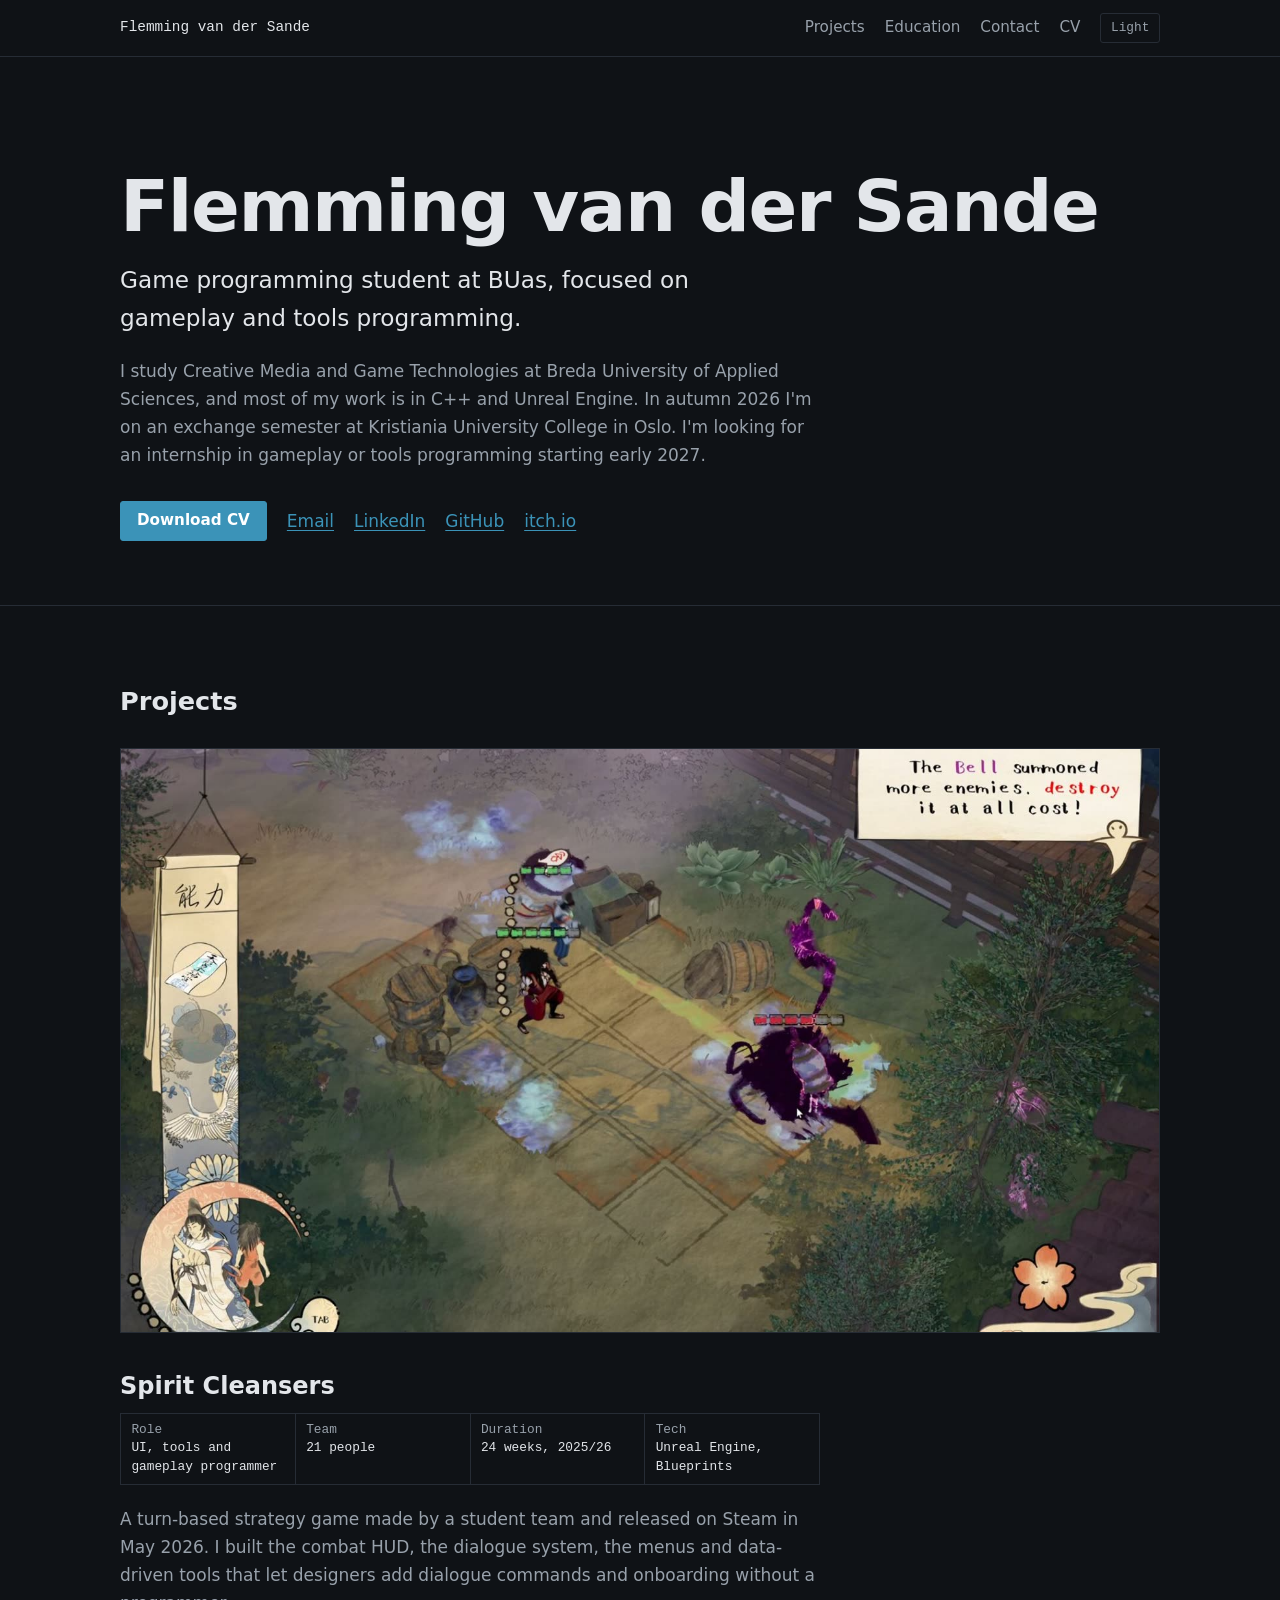
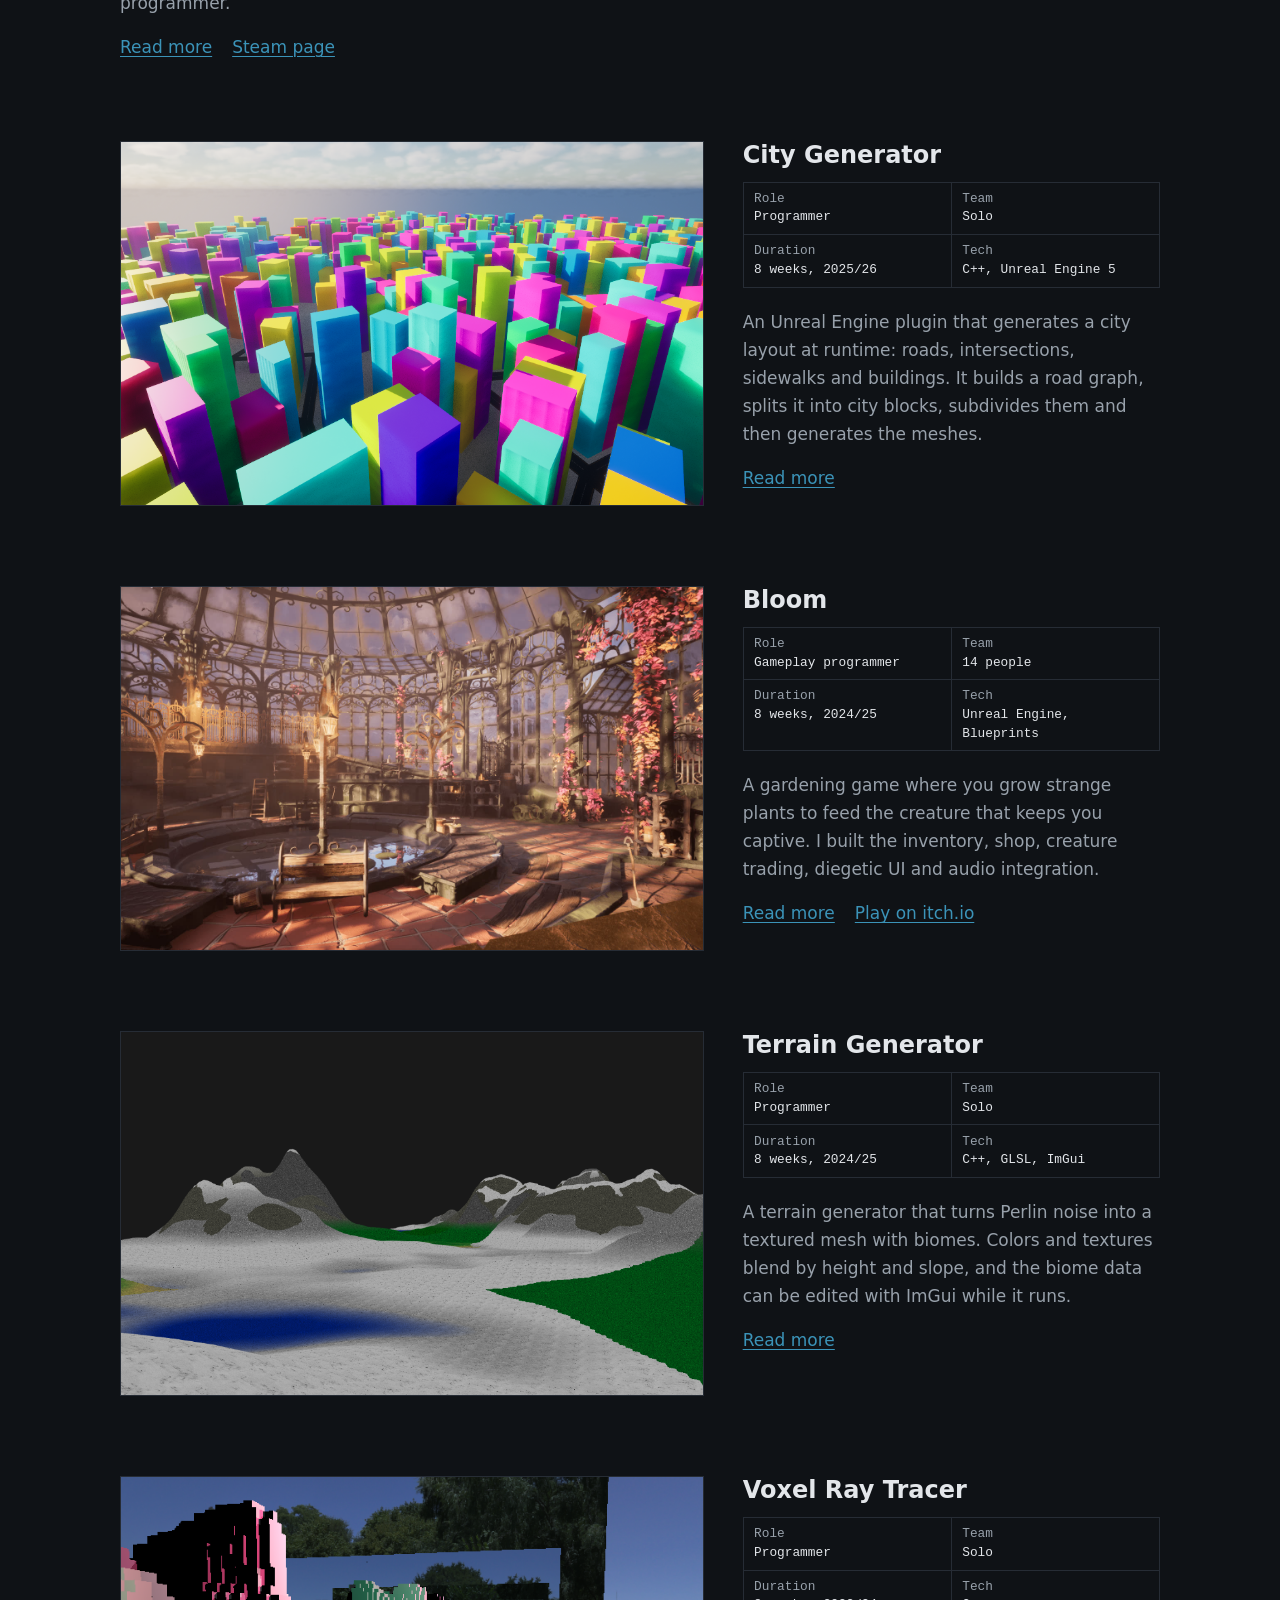
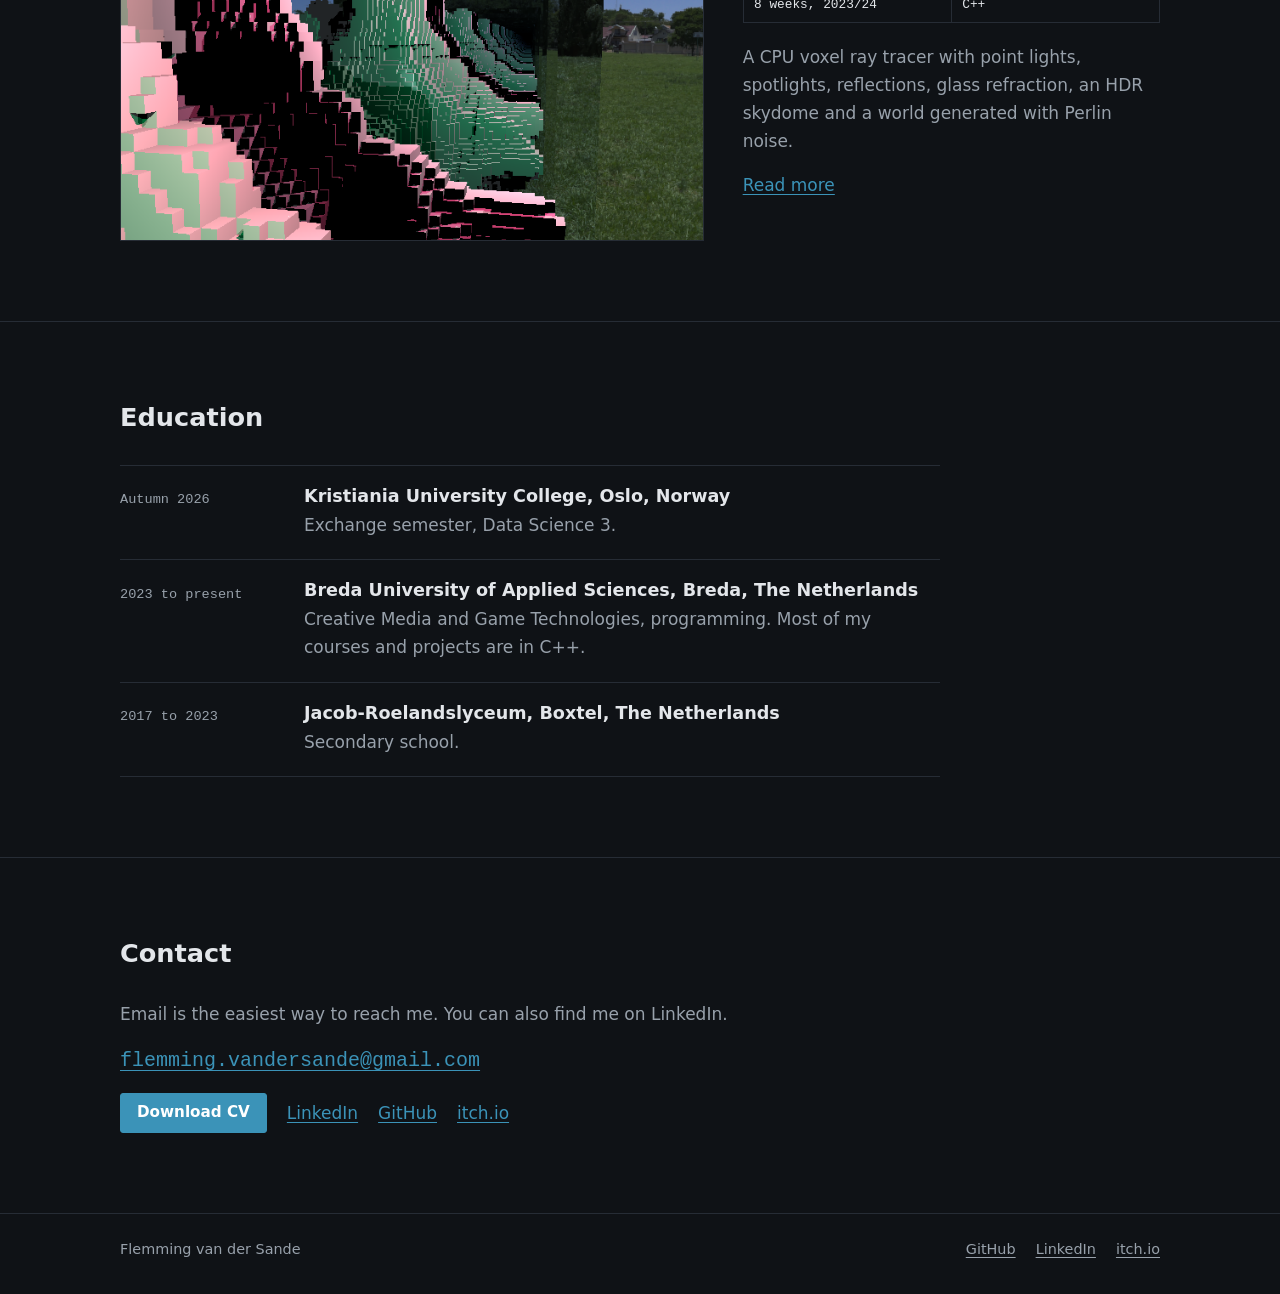
==== commit 32bbd8c1: "Add Spirit Cleansers as the featured project - Fill in the Steam project page (renamed to projects/s" ====
--- a/index.html
+++ b/index.html
@@ -9,7 +9,7 @@
     <meta property="og:title" content="Flemming van der Sande, gameplay and tools programmer">
     <meta property="og:description" content="Game programming student at BUas, focused on gameplay and tools programming. Looking for an internship starting early 2027.">
     <meta property="og:url" content="https://flumming.github.io/">
-    <meta property="og:image" content="https://flumming.github.io/assets/citygenerator/banner.png">
+    <meta property="og:image" content="https://flumming.github.io/assets/spirit-cleansers/cover.jpg">
     <script>try{if(localStorage.getItem('theme')==='light')document.documentElement.dataset.theme='light'}catch(e){}</script>
     <link rel="stylesheet" href="style.css?v=3">
 </head>
@@ -55,34 +55,25 @@
 
                 <div class="project-list">
 
-                    <!-- ============================================================
-                         STEAM PROJECT SLOT (hidden until filled in)
-                         To show it on the site:
-                           1. Fill in the TODO parts below and in projects/steam-game.html
-                           2. Delete the line that says STEAM-PROJECT-START
-                           3. Delete the line that says STEAM-PROJECT-END
-                         ============================================================ -->
-                    <!-- STEAM-PROJECT-START
                     <article class="project featured">
-                        <a class="project-media" href="projects/steam-game.html">
-                            <img src="assets/steam-game/cover.jpg" alt="TODO: describe the image" width="1600" height="900">
-                        </a>
-                        <div class="project-body">
-                            <h3><a href="projects/steam-game.html">TODO: Game name</a></h3>
-                            <dl class="specs">
-                                <div><dt>Role</dt><dd>TODO</dd></div>
-                                <div><dt>Team</dt><dd>TODO</dd></div>
-                                <div><dt>Duration</dt><dd>TODO</dd></div>
-                                <div><dt>Tech</dt><dd>TODO</dd></div>
-                            </dl>
-                            <p>TODO: one or two sentences about the game and what you built.</p>
+                        <a class="project-media" href="projects/spirit-cleansers.html" tabindex="-1" aria-hidden="true">
+                            <img src="assets/spirit-cleansers/cover.jpg" alt="" width="1600" height="900">
+                        </a>
+                        <div class="project-body">
+                            <h3><a href="projects/spirit-cleansers.html">Spirit Cleansers</a></h3>
+                            <dl class="specs">
+                                <div><dt>Role</dt><dd>UI, tools and gameplay programmer</dd></div>
+                                <div><dt>Team</dt><dd>21 people</dd></div>
+                                <div><dt>Duration</dt><dd>24 weeks, 2025/26</dd></div>
+                                <div><dt>Tech</dt><dd>Unreal Engine, Blueprints</dd></div>
+                            </dl>
+                            <p>A turn-based strategy game made by a student team and released on Steam in May 2026. I built the combat HUD, the dialogue system, the menus and data-driven tools that let designers add dialogue commands and onboarding without a programmer.</p>
                             <ul class="link-row">
-                                <li><a href="projects/steam-game.html">Read more</a></li>
-                                <li><a href="TODO: Steam store URL">Steam page</a></li>
+                                <li><a href="projects/spirit-cleansers.html">Read more</a></li>
+                                <li><a href="https://store.steampowered.com/app/4508350/Spirit_Cleansers/">Steam page</a></li>
                             </ul>
                         </div>
                     </article>
-                    STEAM-PROJECT-END -->
 
                     <article class="project">
                         <a class="project-media" href="projects/citygenerator.html" tabindex="-1" aria-hidden="true">
--- a/style.css
+++ b/style.css
@@ -340,6 +340,10 @@
     max-width: var(--measure);
 }
 
+.project.featured .project-body .specs {
+    grid-template-columns: repeat(auto-fit, minmax(9.5rem, 1fr));
+}
+
 /* ---------- Spec line (role, team, duration, tech) ---------- */
 
 .specs {
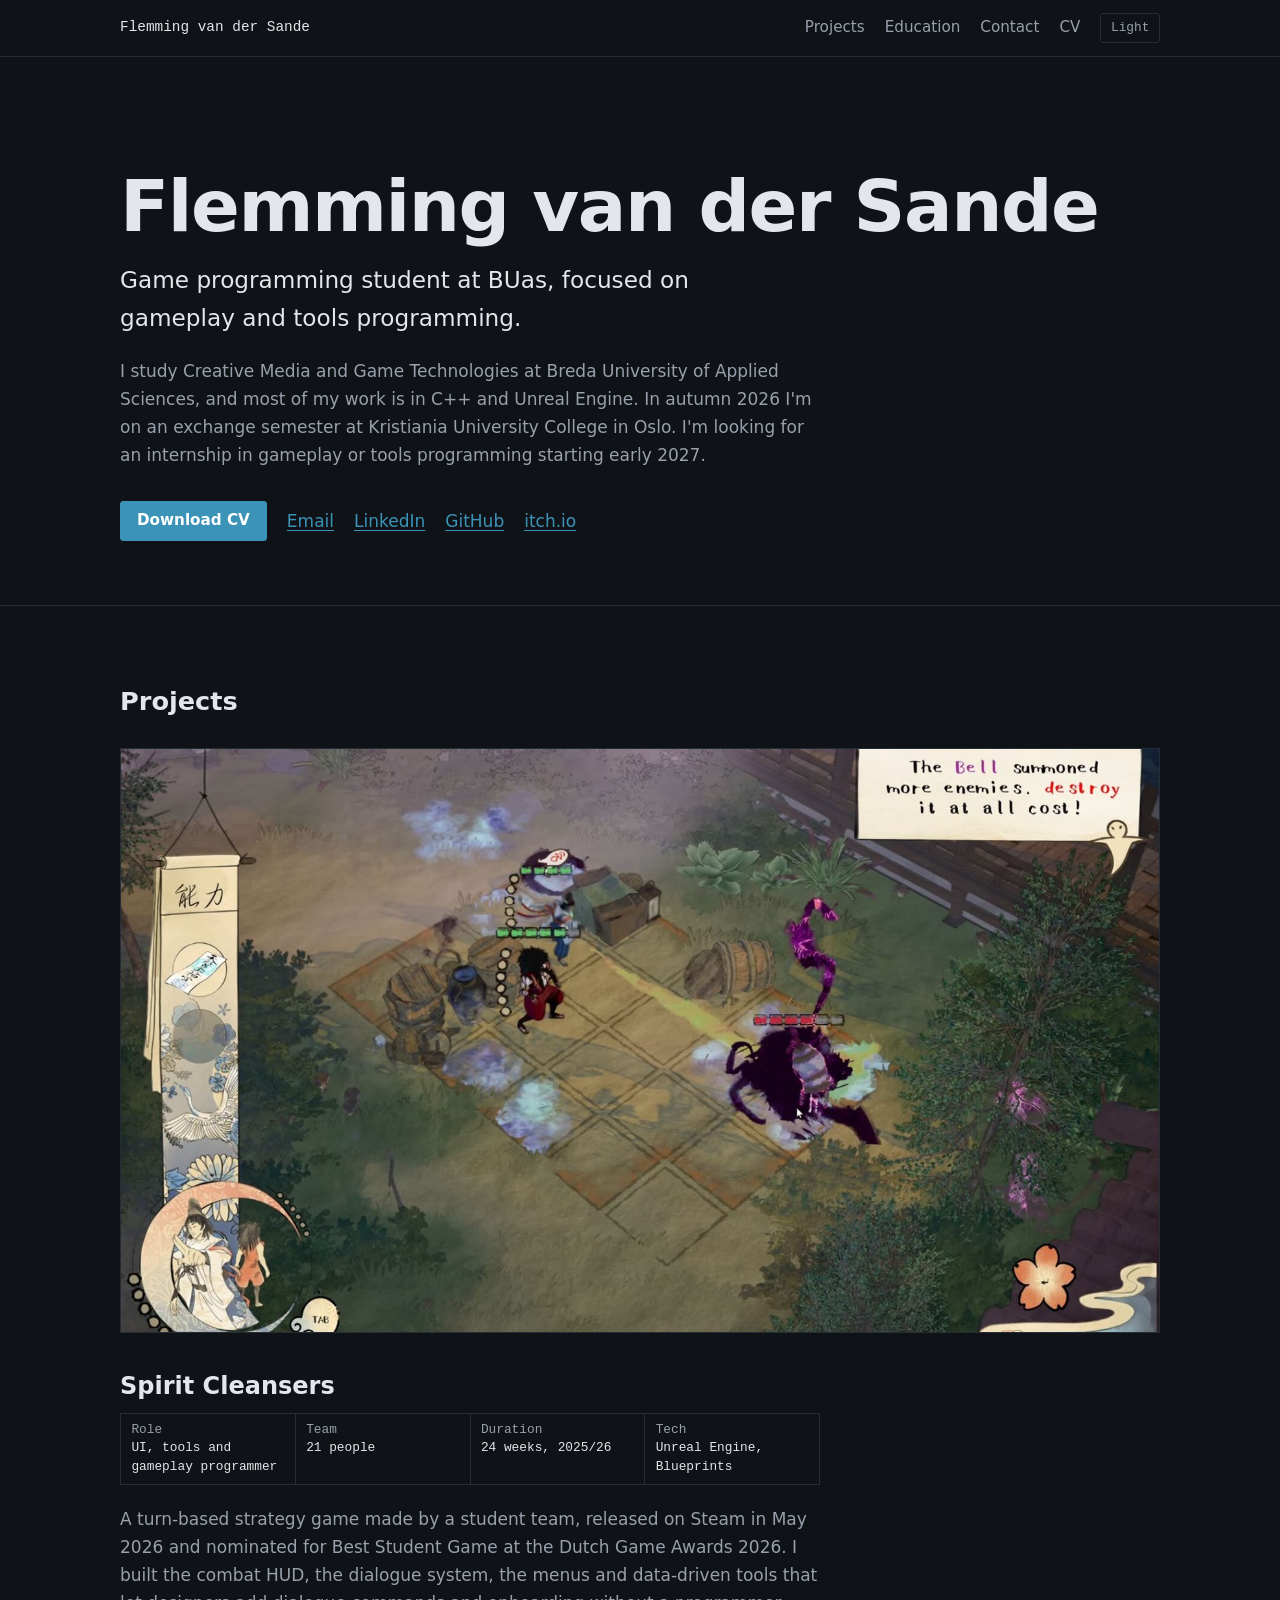
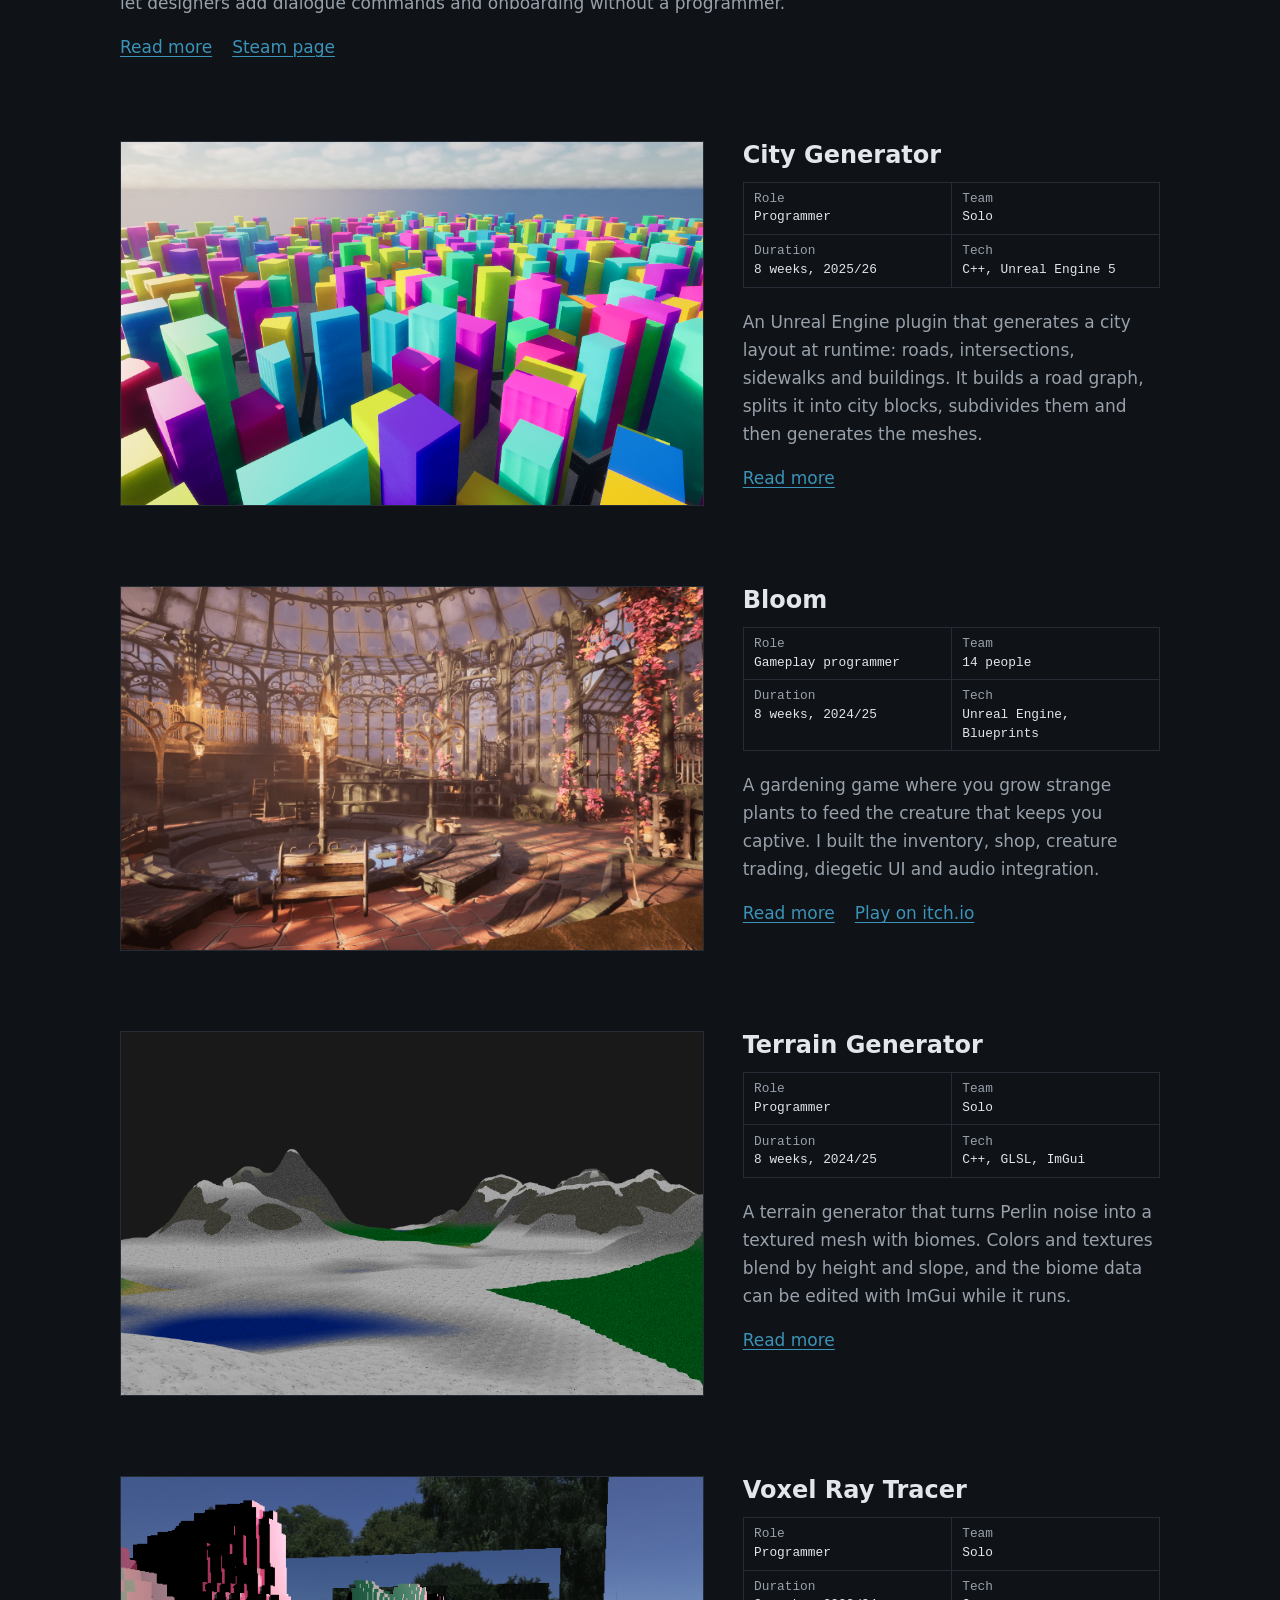
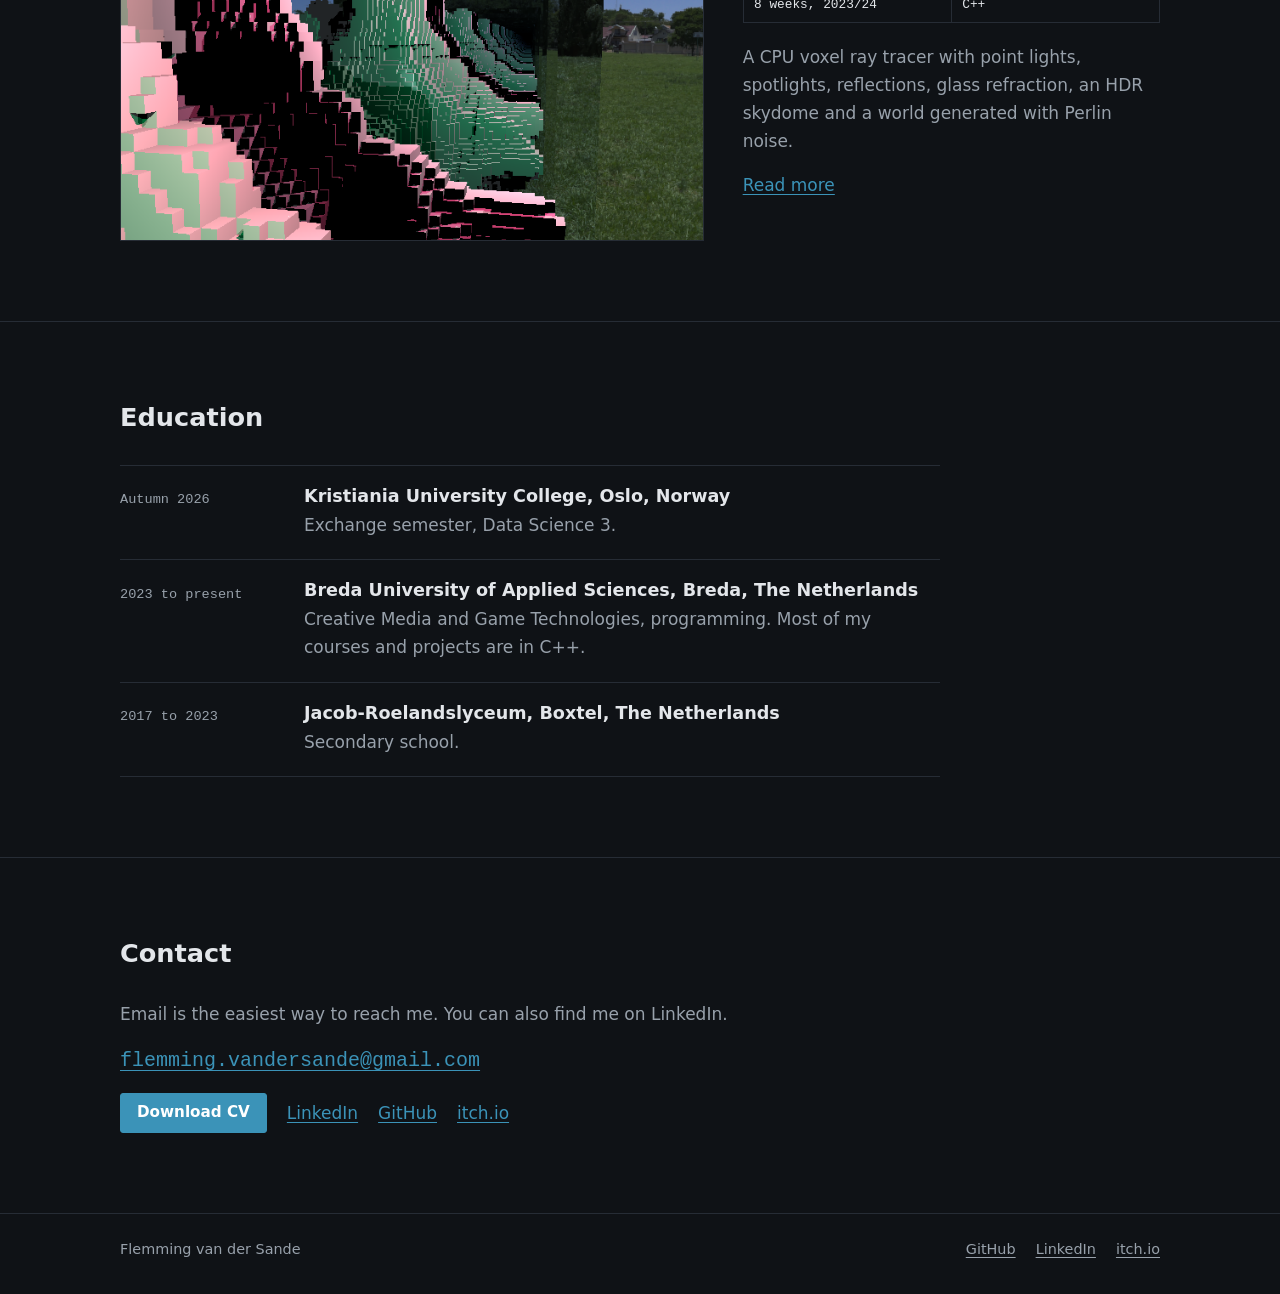
==== commit f980581f: "Add Dutch Game Awards 2026 nomination to Spirit Cleansers Best Student Game nominee: badge and text " ====
--- a/index.html
+++ b/index.html
@@ -67,7 +67,7 @@
                                 <div><dt>Duration</dt><dd>24 weeks, 2025/26</dd></div>
                                 <div><dt>Tech</dt><dd>Unreal Engine, Blueprints</dd></div>
                             </dl>
-                            <p>A turn-based strategy game made by a student team and released on Steam in May 2026. I built the combat HUD, the dialogue system, the menus and data-driven tools that let designers add dialogue commands and onboarding without a programmer.</p>
+                            <p>A turn-based strategy game made by a student team, released on Steam in May 2026 and nominated for Best Student Game at the Dutch Game Awards 2026. I built the combat HUD, the dialogue system, the menus and data-driven tools that let designers add dialogue commands and onboarding without a programmer.</p>
                             <ul class="link-row">
                                 <li><a href="projects/spirit-cleansers.html">Read more</a></li>
                                 <li><a href="https://store.steampowered.com/app/4508350/Spirit_Cleansers/">Steam page</a></li>
--- a/style.css
+++ b/style.css
@@ -477,6 +477,40 @@
     margin-bottom: 1.5rem;
 }
 
+/* Title with an award badge on the right */
+.head-row {
+    display: flex;
+    justify-content: space-between;
+    align-items: flex-start;
+    gap: 1.5rem;
+}
+
+.award {
+    font-size: 0.95rem;
+    color: var(--text);
+    margin-top: -0.5rem;
+    margin-bottom: 1.5rem;
+}
+
+.award-badge {
+    flex-shrink: 0;
+    width: 84px;
+}
+
+.award-badge img {
+    width: 100%;
+    height: auto;
+}
+
+.award-badge .on-light,
+:root[data-theme="light"] .award-badge .on-dark {
+    display: none;
+}
+
+:root[data-theme="light"] .award-badge .on-light {
+    display: block;
+}
+
 .page-head .specs {
     max-width: 880px;
 }
@@ -649,6 +683,10 @@
 }
 
 @media (max-width: 520px) {
+    .award-badge {
+        width: 56px;
+    }
+
     body {
         font-size: 1rem;
     }
